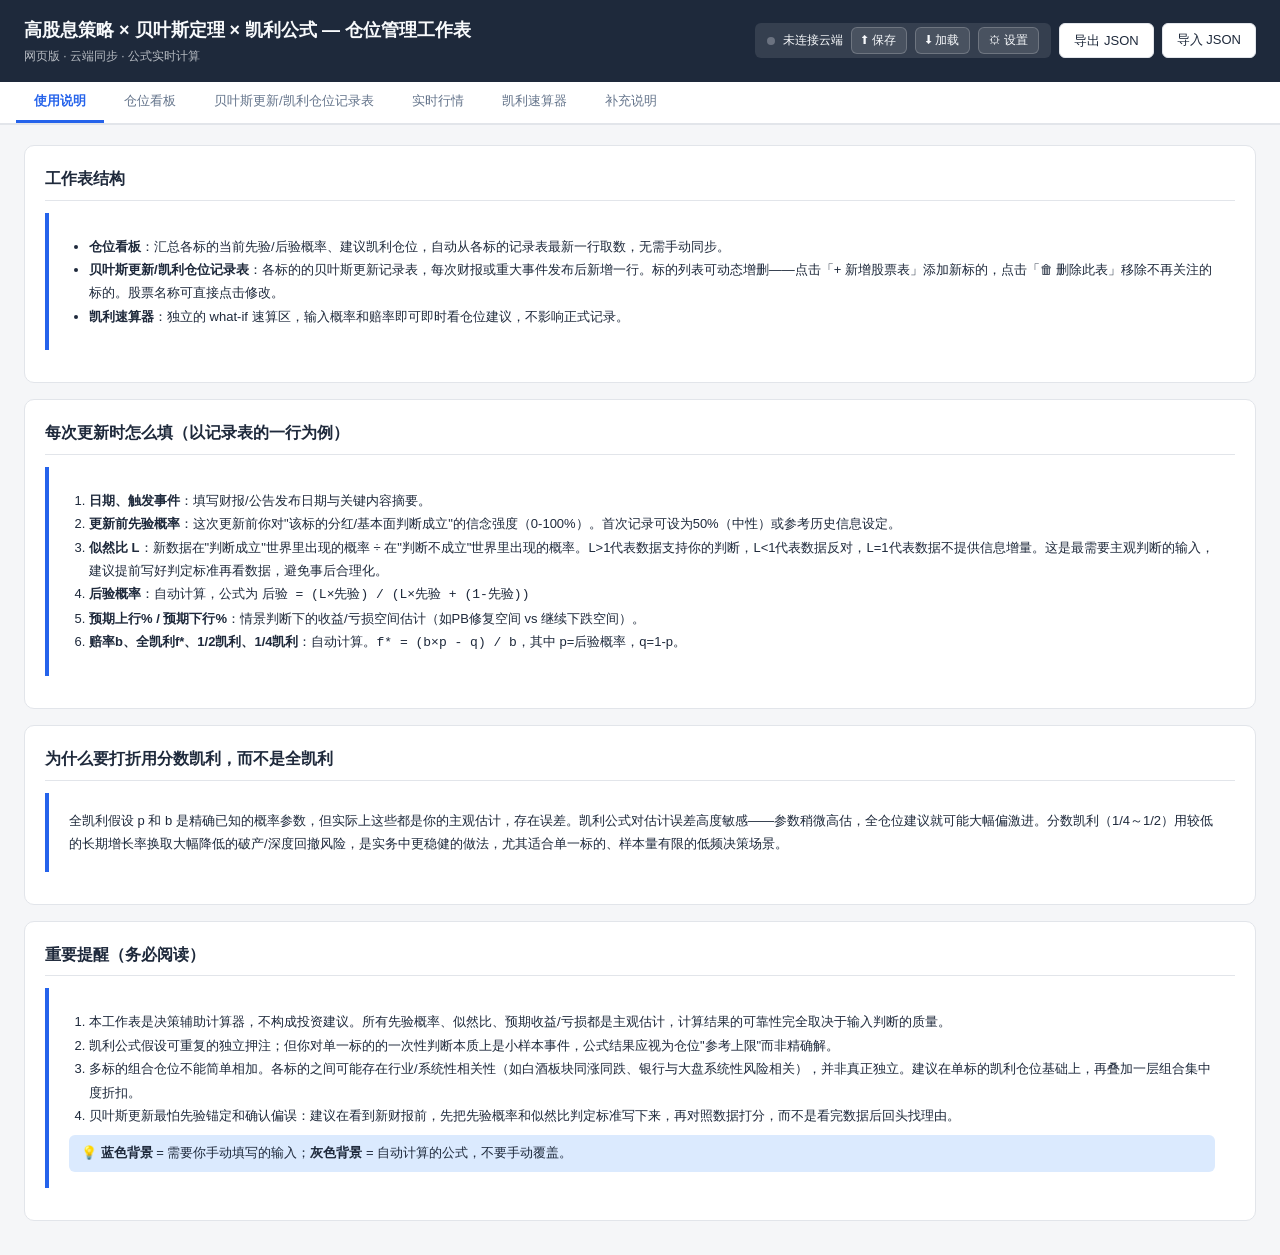
==== index.html @ 980f3df9 "feat: 贝叶斯模块支持动态增删股票 + 股票名称可编辑 - 股票列表从硬编码改为动态：DATA.stockOrder + DATA.stockNames - 顶部新增「+ 新增股票表」按钮，输入名" ====
<!DOCTYPE html>
<html lang="zh-CN">
<head>
<meta charset="UTF-8">
<meta name="viewport" content="width=device-width, initial-scale=1.0">
<title>仓位管理框架 — 贝叶斯 × 凯利</title>
<style>
  :root {
    --bg: #f5f6f8;
    --card: #ffffff;
    --border: #e2e5ea;
    --primary: #2563eb;
    --primary-light: #dbeafe;
    --text: #1e293b;
    --text-muted: #64748b;
    --input-bg: #eff6ff;
    --calc-bg: #f8fafc;
    --warn: #f59e0b;
    --danger: #ef4444;
    --success: #10b981;
    --header-bg: #1e293b;
    --header-text: #f8fafc;
  }
  * { box-sizing: border-box; margin: 0; padding: 0; }
  body {
    font-family: -apple-system, BlinkMacSystemFont, "Segoe UI", "PingFang SC", "Microsoft YaHei", sans-serif;
    background: var(--bg);
    color: var(--text);
    font-size: 14px;
    line-height: 1.6;
  }
  /* Top bar */
  .topbar {
    background: var(--header-bg);
    color: var(--header-text);
    padding: 16px 24px;
    display: flex;
    align-items: center;
    justify-content: space-between;
    flex-wrap: wrap;
    gap: 12px;
  }
  .topbar h1 { font-size: 18px; font-weight: 600; }
  .topbar .subtitle { font-size: 12px; opacity: 0.7; margin-top: 2px; }
  .topbar-actions { display: flex; gap: 8px; }
  .btn {
    padding: 6px 14px;
    border: 1px solid var(--border);
    border-radius: 6px;
    background: var(--card);
    color: var(--text);
    cursor: pointer;
    font-size: 13px;
    transition: all 0.15s;
  }
  .btn:hover { background: var(--primary-light); border-color: var(--primary); }
  .btn-primary { background: var(--primary); color: #fff; border-color: var(--primary); }
  .btn-primary:hover { background: #1d4ed8; }
  .btn-sm { padding: 4px 10px; font-size: 12px; }
  .btn-danger { color: var(--danger); border-color: #fecaca; }
  .btn-danger:hover { background: #fef2f2; }

  /* Tabs */
  .tabs {
    display: flex;
    gap: 2px;
    background: #fff;
    border-bottom: 2px solid var(--border);
    padding: 0 16px;
    overflow-x: auto;
    flex-wrap: nowrap;
  }
  .tab {
    padding: 10px 18px;
    cursor: pointer;
    border: none;
    background: none;
    font-size: 13px;
    color: var(--text-muted);
    border-bottom: 3px solid transparent;
    white-space: nowrap;
    transition: all 0.15s;
    font-family: inherit;
  }
  .tab:hover { color: var(--primary); }
  .tab.active {
    color: var(--primary);
    border-bottom-color: var(--primary);
    font-weight: 600;
  }

  /* Content */
  .content { padding: 20px 24px; max-width: 1400px; margin: 0 auto; }
  .panel { display: none; }
  .panel.active { display: block; }

  /* Cards */
  .card {
    background: var(--card);
    border: 1px solid var(--border);
    border-radius: 10px;
    padding: 20px;
    margin-bottom: 16px;
  }
  .card-title {
    font-size: 16px;
    font-weight: 600;
    margin-bottom: 12px;
    padding-bottom: 8px;
    border-bottom: 1px solid var(--border);
  }

  /* Instruction panel */
  .instr-panel { background: #fff; border-left: 4px solid var(--primary); padding: 16px 20px; margin-bottom: 12px; border-radius: 0 8px 8px 0; }
  .instr-panel h3 { font-size: 15px; margin-bottom: 8px; }
  .instr-panel p, .instr-panel li { font-size: 13px; color: var(--text); line-height: 1.8; }
  .instr-panel ul, .instr-panel ol { padding-left: 20px; margin: 6px 0; }
  .instr-panel .blue-note { background: var(--primary-light); padding: 8px 12px; border-radius: 6px; margin-top: 8px; font-size: 13px; }

  /* Table */
  .table-wrap { overflow-x: auto; }
  table.record {
    width: 100%;
    border-collapse: collapse;
    font-size: 13px;
  }
  table.record th {
    background: #f1f5f9;
    padding: 10px 8px;
    text-align: center;
    font-weight: 600;
    color: var(--text);
    border: 1px solid var(--border);
    white-space: pre-line;
    position: relative;
  }
  table.record th .auto-tag {
    display: block;
    font-size: 10px;
    font-weight: 400;
    color: var(--text-muted);
    margin-top: 2px;
  }
  table.record td {
    padding: 4px;
    border: 1px solid var(--border);
    text-align: center;
    vertical-align: middle;
  }
  table.record td input, table.record td textarea {
    width: 100%;
    border: none;
    background: var(--input-bg);
    padding: 6px 8px;
    font-size: 13px;
    border-radius: 4px;
    font-family: inherit;
    text-align: center;
  }
  table.record td input:focus, table.record td textarea:focus {
    outline: 2px solid var(--primary);
    background: #fff;
  }
  table.record td input.calc, table.record td .calc-cell {
    background: var(--calc-bg);
    color: var(--text);
    font-weight: 500;
    border: none;
    text-align: center;
    padding: 6px 8px;
    border-radius: 4px;
  }
  table.record td .calc-cell { display: block; min-height: 20px; }
  table.record td textarea {
    text-align: left;
    resize: vertical;
    min-height: 32px;
  }
  table.record td.row-num { background: #f8fafc; color: var(--text-muted); font-size: 12px; width: 36px; }
  table.record td.action-cell { width: 50px; }
  .row-empty td { opacity: 0.5; }

  /* Dashboard */
  .dashboard-table {
    width: 100%;
    border-collapse: collapse;
    font-size: 13px;
  }
  .dashboard-table th {
    background: var(--header-bg);
    color: #fff;
    padding: 10px 12px;
    text-align: center;
    font-weight: 500;
    border: 1px solid #334155;
  }
  .dashboard-table td {
    padding: 10px 12px;
    border: 1px solid var(--border);
    text-align: center;
    background: #fff;
  }
  .dashboard-table td.name { font-weight: 600; }
  .dashboard-table tr:nth-child(even) td { background: #f8fafc; }
  .dash-tip {
    margin-top: 12px;
    padding: 10px 14px;
    background: #fef3c7;
    border: 1px solid #fde68a;
    border-radius: 6px;
    font-size: 13px;
    color: #92400e;
  }

  /* Kelly calculator */
  .kelly-calc {
    display: grid;
    grid-template-columns: 200px 160px 1fr;
    gap: 10px 16px;
    align-items: center;
  }
  .kelly-calc label { font-size: 13px; font-weight: 500; }
  .kelly-calc input {
    padding: 8px 10px;
    border: 1px solid var(--border);
    border-radius: 6px;
    font-size: 14px;
    background: var(--input-bg);
    font-family: inherit;
  }
  .kelly-calc input:focus { outline: 2px solid var(--primary); background: #fff; }
  .kelly-calc .hint { font-size: 12px; color: var(--text-muted); }
  .kelly-calc .calc-row input {
    background: var(--calc-bg);
    font-weight: 600;
    color: var(--primary);
    border: 1px solid #bfdbfe;
  }

  /* Table actions */
  .table-actions {
    display: flex;
    justify-content: space-between;
    align-items: center;
    margin: 12px 0;
  }
  .table-actions .left { display: flex; gap: 8px; align-items: center; }
  .table-actions .info { font-size: 12px; color: var(--text-muted); }

  /* Notes block */
  .notes-block {
    background: #f8fafc;
    border: 1px solid var(--border);
    border-radius: 8px;
    padding: 14px 18px;
    margin-bottom: 16px;
    font-size: 13px;
    line-height: 1.8;
    color: var(--text);
    white-space: pre-line;
  }

  /* Role table */
  table.role-table {
    width: 100%;
    border-collapse: collapse;
    font-size: 13px;
    margin-top: 12px;
  }
  table.role-table th {
    background: #f1f5f9;
    padding: 10px;
    border: 1px solid var(--border);
    text-align: left;
  }
  table.role-table td {
    padding: 10px;
    border: 1px solid var(--border);
    vertical-align: top;
  }
  table.role-table th[contenteditable],
  table.role-table td[contenteditable] {
    cursor: text;
    transition: background 0.15s;
  }
  table.role-table th[contenteditable]:hover,
  table.role-table td[contenteditable]:hover {
    background: var(--primary-light);
  }
  table.role-table th[contenteditable]:focus,
  table.role-table td[contenteditable]:focus {
    outline: 2px solid var(--primary);
    background: #fff;
  }

  /* Quote table */
  .quote-toolbar {
    display: flex;
    align-items: center;
    gap: 10px;
    flex-wrap: wrap;
    margin-bottom: 14px;
  }
  .quote-toolbar input[type="text"] {
    padding: 6px 10px;
    border: 1px solid var(--border);
    border-radius: 6px;
    font-size: 13px;
    font-family: inherit;
    width: 180px;
  }
  .quote-table {
    width: 100%;
    border-collapse: collapse;
    font-size: 13px;
  }
  .quote-table th {
    background: var(--header-bg);
    color: var(--header-text);
    padding: 8px 10px;
    text-align: right;
    font-weight: 500;
    white-space: nowrap;
  }
  .quote-table th:first-child, .quote-table th:nth-child(3) { text-align: left; }
  .quote-table td {
    padding: 8px 10px;
    border-bottom: 1px solid var(--border);
    text-align: right;
    white-space: nowrap;
  }
  .quote-table td:first-child { text-align: left; font-family: monospace; color: var(--text-muted); }
  .quote-table td:nth-child(3) { text-align: left; font-weight: 600; }
  .quote-table tr:hover { background: var(--primary-light); }
  .pos { color: var(--danger); font-weight: 600; }
  .neg { color: var(--success); font-weight: 600; }
  .flat { color: var(--text-muted); }
  .quote-status {
    margin-top: 10px;
    font-size: 12px;
    color: var(--text-muted);
    display: flex;
    align-items: center;
    gap: 8px;
  }
  .quote-status .dot {
    display: inline-block;
    width: 8px;
    height: 8px;
    border-radius: 50%;
    background: var(--success);
  }
  .quote-status .dot.off { background: var(--text-muted); }
  .quote-status .dot.err { background: var(--danger); }
  .del-quote {
    background: none;
    border: none;
    color: var(--danger);
    cursor: pointer;
    font-size: 16px;
    padding: 0 4px;
  }
  .del-quote:hover { opacity: 0.7; }

  /* Fundamental data section */
  .fund-section {
    margin-top: 20px;
    border-top: 2px solid var(--border);
    padding-top: 16px;
  }
  .fund-header {
    display: flex;
    align-items: center;
    gap: 10px;
    margin-bottom: 12px;
    cursor: pointer;
    user-select: none;
  }
  .fund-header .card-title { cursor: pointer; }
  .fund-toggle {
    font-size: 12px;
    color: var(--primary);
    background: var(--primary-light);
    padding: 2px 8px;
    border-radius: 4px;
    white-space: nowrap;
  }
  .fund-toggle.collapsed::before { content: '▶ 展开'; }
  .fund-toggle.expanded::before { content: '▼ 收起'; }
  .fund-table {
    width: 100%;
    border-collapse: collapse;
    font-size: 12px;
  }
  .fund-table th {
    background: var(--calc-bg);
    color: var(--text);
    padding: 7px 8px;
    text-align: right;
    font-weight: 600;
    white-space: nowrap;
    border-bottom: 2px solid var(--border);
  }
  .fund-table th:first-child { text-align: left; }
  .fund-table th:nth-child(2) { text-align: left; }
  .fund-table td {
    padding: 7px 8px;
    border-bottom: 1px solid var(--border);
    text-align: right;
    white-space: nowrap;
  }
  .fund-table td:first-child { text-align: left; font-family: monospace; color: var(--text-muted); }
  .fund-table td:nth-child(2) { text-align: left; font-weight: 600; }
  .fund-table tr:hover { background: var(--primary-light); }
  .fund-group-header th {
    background: var(--header-bg);
    color: var(--header-text);
    font-weight: 500;
    font-size: 11px;
    text-transform: uppercase;
    letter-spacing: 0.5px;
  }
  .fund-status {
    margin-top: 8px;
    font-size: 12px;
    color: var(--text-muted);
    display: flex;
    align-items: center;
    gap: 8px;
  }
  .fund-status .dot {
    display: inline-block;
    width: 8px;
    height: 8px;
    border-radius: 50%;
    background: var(--success);
  }
  .fund-status .dot.off { background: var(--text-muted); }
  .fund-status .dot.err { background: var(--danger); }
  .fund-status .dot.loading { background: var(--warn); animation: pulse 1s infinite; }
  @keyframes pulse { 0%,100% { opacity: 1; } 50% { opacity: 0.4; } }

  /* Editable cells in fund-table */
  .fund-table td[contenteditable] {
    cursor: text;
    background: #fffcf0;
    min-width: 70px;
  }
  .fund-table td[contenteditable]:hover {
    background: #fef3c7;
  }
  .fund-table td[contenteditable]:focus {
    outline: 2px solid var(--primary);
    background: #fff;
  }
  .fund-table td.calc-cell {
    background: var(--calc-bg);
    font-weight: 600;
  }
  .fund-table td.edit-hint {
    color: var(--text-muted);
    font-style: italic;
    font-size: 11px;
  }

  /* Portfolio valuation */
  .portfolio-val {
    margin-top: 18px;
    padding: 14px 16px;
    background: var(--calc-bg);
    border-radius: 8px;
    border: 1px solid var(--border);
  }
  .portfolio-val-title {
    font-size: 14px;
    font-weight: 700;
    color: var(--text);
    margin-bottom: 4px;
  }
  .portfolio-val-hint {
    font-size: 11px;
    color: var(--text-muted);
    margin-bottom: 10px;
  }
  .portfolio-val-table {
    width: 100%;
    border-collapse: collapse;
    font-size: 15px;
  }
  .portfolio-val-table th {
    text-align: center;
    padding: 8px;
    font-weight: 600;
    color: var(--text-muted);
    font-size: 12px;
    border-bottom: 2px solid var(--border);
  }
  .portfolio-val-table td {
    text-align: center;
    padding: 12px 8px;
    font-size: 20px;
    font-weight: 700;
    color: var(--primary);
    font-family: 'Courier New', monospace;
  }

  /* Discipline system */
  .discipline-panel {
    margin-top: 16px;
    background: var(--card-bg);
    border-radius: 8px;
    border: 1px solid var(--border);
    box-shadow: 0 1px 3px rgba(0,0,0,0.06);
  }
  .discipline-body { padding: 14px 16px; }
  .discipline-tabs {
    display: flex;
    gap: 0;
    border-bottom: 2px solid var(--border);
    margin-bottom: 12px;
  }
  .discipline-tab {
    padding: 8px 14px;
    font-size: 12px;
    font-weight: 600;
    color: var(--text-muted);
    cursor: pointer;
    border: none;
    background: none;
    border-bottom: 2px solid transparent;
    margin-bottom: -2px;
    font-family: inherit;
  }
  .discipline-tab.active {
    color: var(--primary);
    border-bottom-color: var(--primary);
  }
  .discipline-section { display: none; }
  .discipline-section.active { display: block; }

  /* Decision log */
  .dec-log-table {
    width: 100%;
    border-collapse: collapse;
    font-size: 11px;
  }
  .dec-log-table th {
    background: var(--header-bg);
    color: var(--header-text);
    padding: 5px 4px;
    text-align: left;
    font-weight: 500;
    white-space: nowrap;
  }
  .dec-log-table td {
    padding: 4px;
    border-bottom: 1px solid var(--border);
    vertical-align: top;
  }
  .dec-log-table td[contenteditable] {
    cursor: text;
    background: #fffcf0;
    min-width: 40px;
  }
  .dec-log-table td[contenteditable]:focus {
    outline: 2px solid var(--primary);
    background: #fff;
  }
  .dec-log-table .del-row {
    color: var(--danger);
    cursor: pointer;
    background: none;
    border: none;
    font-size: 14px;
    padding: 0 2px;
  }

  /* Questionnaire */
  .quest-period {
    margin-bottom: 10px;
    font-size: 13px;
  }
  .quest-period input {
    padding: 4px 8px;
    border: 1px solid var(--border);
    border-radius: 4px;
    font-size: 13px;
    font-family: inherit;
    width: 120px;
  }
  .quest-table {
    width: 100%;
    border-collapse: collapse;
    font-size: 11px;
  }
  .quest-table th {
    background: var(--header-bg);
    color: var(--header-text);
    padding: 5px 4px;
    text-align: left;
    font-weight: 500;
  }
  .quest-table td {
    padding: 4px;
    border-bottom: 1px solid var(--border);
    vertical-align: top;
  }
  .quest-table .dim-cell { font-weight: 700; white-space: nowrap; }
  .quest-table .weight-cell { text-align: center; font-weight: 600; }
  .quest-table .score-input {
    width: 42px;
    text-align: center;
    border: 1px solid var(--border);
    border-radius: 3px;
    padding: 2px;
    font-size: 12px;
    font-family: inherit;
  }
  .quest-summary {
    margin-top: 10px;
    padding: 10px;
    background: var(--calc-bg);
    border-radius: 6px;
    font-size: 12px;
  }
  .quest-summary table {
    width: 100%;
    border-collapse: collapse;
  }
  .quest-summary td {
    padding: 3px 6px;
    border-bottom: 1px solid var(--border);
  }
  .quest-summary .total-row {
    font-weight: 700;
    font-size: 14px;
    color: var(--primary);
    border-top: 2px solid var(--border);
  }
  .quest-status {
    font-size: 16px;
    font-weight: 700;
    text-align: center;
    padding: 8px;
    border-radius: 6px;
    margin-top: 8px;
  }
  .quest-status.ok { background: #d4edda; color: #155724; }
  .quest-status.warn { background: #fff3cd; color: #856404; }

  /* History trend */
  .hist-table {
    width: 100%;
    border-collapse: collapse;
    font-size: 11px;
  }
  .hist-table th {
    background: var(--header-bg);
    color: var(--header-text);
    padding: 5px 4px;
    text-align: center;
    font-weight: 500;
    white-space: nowrap;
  }
  .hist-table td {
    padding: 4px;
    border-bottom: 1px solid var(--border);
    text-align: center;
  }
  .hist-table td[contenteditable] {
    cursor: text;
    background: #fffcf0;
  }
  .hist-table td[contenteditable]:focus {
    outline: 2px solid var(--primary);
    background: #fff;
  }
  .hist-table .del-row {
    color: var(--danger);
    cursor: pointer;
    background: none;
    border: none;
    font-size: 14px;
    padding: 0 2px;
  }
  .hist-current-row { background: var(--primary-light); font-weight: 600; }
  .hist-chart {
    margin-top: 10px;
    width: 100%;
    height: 120px;
  }

  /* Cloud sync */
  .cloud-bar {
    display: flex;
    align-items: center;
    gap: 8px;
    background: rgba(255,255,255,0.1);
    padding: 4px 12px;
    border-radius: 6px;
    font-size: 12px;
  }
  .cloud-dot {
    display: inline-block;
    width: 8px;
    height: 8px;
    border-radius: 50%;
    background: var(--text-muted);
    flex-shrink: 0;
  }
  .cloud-dot.synced { background: #10b981; }
  .cloud-dot.saving { background: #f59e0b; animation: pulse 1s infinite; }
  .cloud-dot.loading { background: #3b82f6; animation: pulse 1s infinite; }
  .cloud-dot.error { background: #ef4444; }
  .cloud-dot.offline { background: #6b7280; }
  .cloud-dot.ready { background: #10b981; }
  #cloud-status-text { white-space: nowrap; max-width: 300px; overflow: hidden; text-overflow: ellipsis; }
  .cloud-btn {
    padding: 4px 10px;
    border: 1px solid rgba(255,255,255,0.2);
    border-radius: 6px;
    background: rgba(255,255,255,0.1);
    color: var(--header-text);
    cursor: pointer;
    font-size: 12px;
    transition: all 0.15s;
    font-family: inherit;
  }
  .cloud-btn:hover { background: rgba(255,255,255,0.2); }

  /* Token modal */
  .token-modal {
    display: none;
    position: fixed;
    top: 0; left: 0; right: 0; bottom: 0;
    background: rgba(0,0,0,0.5);
    z-index: 9999;
    align-items: center;
    justify-content: center;
  }
  .token-modal.show { display: flex; }
  .token-modal-box {
    background: #fff;
    border-radius: 12px;
    padding: 28px 32px;
    max-width: 560px;
    width: 90%;
    box-shadow: 0 20px 60px rgba(0,0,0,0.3);
  }
  .token-modal-box h3 {
    font-size: 18px;
    margin-bottom: 8px;
    color: var(--text);
  }
  .token-modal-box p {
    font-size: 13px;
    color: var(--text-muted);
    line-height: 1.7;
    margin-bottom: 16px;
  }
  .token-modal-box p a {
    color: var(--primary);
    text-decoration: none;
  }
  .token-modal-box p a:hover { text-decoration: underline; }
  .token-modal-box input {
    width: 100%;
    padding: 10px 14px;
    border: 1px solid var(--border);
    border-radius: 8px;
    font-size: 14px;
    font-family: monospace;
    margin-bottom: 16px;
    background: var(--input-bg);
  }
  .token-modal-box input:focus {
    outline: 2px solid var(--primary);
    background: #fff;
  }
  .token-modal-actions {
    display: flex;
    gap: 10px;
    justify-content: flex-end;
    margin-top: 8px;
  }
  .token-modal-actions .btn-danger {
    margin-right: auto;
  }
  .token-modal-detail {
    background: var(--calc-bg);
    border-radius: 8px;
    padding: 12px 16px;
    margin-bottom: 16px;
    font-size: 12px;
    line-height: 1.8;
    color: var(--text-muted);
  }
  .token-modal-detail ol { padding-left: 18px; }
  .token-modal-detail code {
    background: var(--primary-light);
    padding: 1px 5px;
    border-radius: 3px;
    font-size: 11px;
    color: var(--primary);
  }

  /* Responsive */
  @media (max-width: 768px) {
    .content { padding: 12px; }
    .topbar { padding: 12px; }
    .topbar h1 { font-size: 15px; }
    .kelly-calc { grid-template-columns: 1fr; }
  }
</style>
</head>
<body>

<div class="topbar">
  <div>
    <h1>高股息策略 × 贝叶斯定理 × 凯利公式 — 仓位管理工作表</h1>
    <div class="subtitle">网页版 · 云端同步 · 公式实时计算</div>
  </div>
  <div class="topbar-actions">
    <div class="cloud-bar">
      <span class="cloud-dot offline" id="cloud-dot"></span>
      <span id="cloud-status-text">未连接云端</span>
      <button class="cloud-btn" onclick="manualCloudSave()" title="手动保存到云端">⬆ 保存</button>
      <button class="cloud-btn" onclick="cloudLoadAndRender()" title="从云端加载最新数据">⬇ 加载</button>
      <button class="cloud-btn" onclick="showTokenModal()" title="云端同步设置">⚙ 设置</button>
    </div>
    <button class="btn" onclick="exportData()">导出 JSON</button>
    <label class="btn" style="margin:0;">
      导入 JSON
      <input type="file" accept=".json" style="display:none;" onchange="importData(event)">
    </label>
  </div>
</div>

<div class="tabs" id="tabs">
  <button class="tab active" data-tab="instr">使用说明</button>
  <button class="tab" data-tab="dashboard">仓位看板</button>
  <button class="tab" data-tab="bayesian">贝叶斯更新/凯利仓位记录表</button>
  <button class="tab" data-tab="quotes">实时行情</button>
  <button class="tab" data-tab="kelly">凯利速算器</button>
  <button class="tab" data-tab="notes">补充说明</button>
</div>

<div class="content">

  <!-- 使用说明 -->
  <div class="panel active" id="panel-instr">
    <div class="card">
      <div class="card-title">工作表结构</div>
      <div class="instr-panel">
        <ul>
          <li><b>仓位看板</b>：汇总各标的当前先验/后验概率、建议凯利仓位，自动从各标的记录表最新一行取数，无需手动同步。</li>
          <li><b>贝叶斯更新/凯利仓位记录表</b>：各标的的贝叶斯更新记录表，每次财报或重大事件发布后新增一行。标的列表可动态增删——点击「+ 新增股票表」添加新标的，点击「🗑 删除此表」移除不再关注的标的。股票名称可直接点击修改。</li>
          <li><b>凯利速算器</b>：独立的 what-if 速算区，输入概率和赔率即可即时看仓位建议，不影响正式记录。</li>
        </ul>
      </div>
    </div>
    <div class="card">
      <div class="card-title">每次更新时怎么填（以记录表的一行为例）</div>
      <div class="instr-panel">
        <ol>
          <li><b>日期、触发事件</b>：填写财报/公告发布日期与关键内容摘要。</li>
          <li><b>更新前先验概率</b>：这次更新前你对"该标的分红/基本面判断成立"的信念强度（0-100%）。首次记录可设为50%（中性）或参考历史信息设定。</li>
          <li><b>似然比 L</b>：新数据在"判断成立"世界里出现的概率 ÷ 在"判断不成立"世界里出现的概率。L&gt;1代表数据支持你的判断，L&lt;1代表数据反对，L=1代表数据不提供信息增量。这是最需要主观判断的输入，建议提前写好判定标准再看数据，避免事后合理化。</li>
          <li><b>后验概率</b>：自动计算，公式为 <code>后验 = (L×先验) / (L×先验 + (1-先验))</code></li>
          <li><b>预期上行% / 预期下行%</b>：情景判断下的收益/亏损空间估计（如PB修复空间 vs 继续下跌空间）。</li>
          <li><b>赔率b、全凯利f*、1/2凯利、1/4凯利</b>：自动计算。<code>f* = (b×p - q) / b</code>，其中 p=后验概率，q=1-p。</li>
        </ol>
      </div>
    </div>
    <div class="card">
      <div class="card-title">为什么要打折用分数凯利，而不是全凯利</div>
      <div class="instr-panel">
        <p>全凯利假设 p 和 b 是精确已知的概率参数，但实际上这些都是你的主观估计，存在误差。凯利公式对估计误差高度敏感——参数稍微高估，全仓位建议就可能大幅偏激进。分数凯利（1/4～1/2）用较低的长期增长率换取大幅降低的破产/深度回撤风险，是实务中更稳健的做法，尤其适合单一标的、样本量有限的低频决策场景。</p>
      </div>
    </div>
    <div class="card">
      <div class="card-title">重要提醒（务必阅读）</div>
      <div class="instr-panel">
        <ol>
          <li>本工作表是决策辅助计算器，不构成投资建议。所有先验概率、似然比、预期收益/亏损都是主观估计，计算结果的可靠性完全取决于输入判断的质量。</li>
          <li>凯利公式假设可重复的独立押注；但你对单一标的的一次性判断本质上是小样本事件，公式结果应视为仓位"参考上限"而非精确解。</li>
          <li>多标的组合仓位不能简单相加。各标的之间可能存在行业/系统性相关性（如白酒板块同涨同跌、银行与大盘系统性风险相关），并非真正独立。建议在单标的凯利仓位基础上，再叠加一层组合集中度折扣。</li>
          <li>贝叶斯更新最怕先验锚定和确认偏误：建议在看到新财报前，先把先验概率和似然比判定标准写下来，再对照数据打分，而不是看完数据后回头找理由。</li>
        </ol>
        <div class="blue-note">💡 <b>蓝色背景</b> = 需要你手动填写的输入；<b>灰色背景</b> = 自动计算的公式，不要手动覆盖。</div>
      </div>
    </div>
  </div>

  <!-- 仓位看板 -->
  <div class="panel" id="panel-dashboard">
    <div class="card">
      <div class="card-title">仓位看板 — 自动汇总各标的最新一次贝叶斯更新与凯利仓位建议</div>
      <div class="table-wrap">
        <table class="dashboard-table" id="dash-table">
          <thead>
            <tr>
              <th>标的</th>
              <th>最新更新日期</th>
              <th>最新触发事件</th>
              <th>最新后验概率</th>
              <th>赔率 b</th>
              <th>1/2凯利建议仓位</th>
              <th>1/4凯利建议仓位</th>
              <th>下一验证节点（手动填写）</th>
            </tr>
          </thead>
          <tbody id="dash-tbody"></tbody>
        </table>
      </div>
      <div class="dash-tip">⚠️ 组合层面请勿将各标的建议仓位直接相加——标的之间存在行业/系统性相关性，务必叠加集中度折扣后再决定实际总仓位。</div>
    </div>
  </div>

  <!-- 贝叶斯更新/凯利仓位记录表（合并） -->
  <div class="panel" id="panel-bayesian">
    <div class="card">
      <div class="card-title" style="display:flex;align-items:center;justify-content:space-between;">
        <span>贝叶斯更新 / 凯利仓位记录表</span>
        <div style="display:flex;gap:8px;align-items:center;">
          <input type="text" id="new-stock-name" placeholder="股票名称（如 贵州茅台）" style="padding:6px 12px;border:1px solid var(--border);border-radius:6px;font-size:13px;width:200px;font-family:inherit;">
          <button class="btn btn-primary btn-sm" onclick="addStock()">+ 新增股票表</button>
        </div>
      </div>
    </div>
    <div id="bayesian-stocks-container"></div>
  </div>

  <!-- 实时行情 + 投资纪律 -->
  <div class="panel" id="panel-quotes">
    <div class="card">
      <div class="card-title">实时行情 — A股数据（腾讯财经接口）</div>
      <div class="quote-toolbar">
        <input type="text" id="quote-add-input" placeholder="输入6位股票代码如 000001" onkeydown="if(event.key==='Enter')addQuoteCode()">
        <button class="btn btn-primary btn-sm" onclick="addQuoteCode()">添加</button>
        <button class="btn btn-sm" onclick="fetchQuotes()">手动刷新</button>
        <button class="btn btn-sm" id="auto-refresh-btn" onclick="toggleAutoRefresh()">自动刷新：开</button>
        <span class="info">行情非交易时间为上一交易日收盘数据</span>
      </div>
      <div class="table-wrap">
        <table class="quote-table" id="quote-table">
          <thead>
            <tr>
              <th>代码</th>
              <th>市场</th>
              <th>名称</th>
              <th>最新价</th>
              <th>涨跌幅</th>
              <th>涨跌额</th>
              <th>开盘</th>
              <th>最高</th>
              <th>最低</th>
              <th>成交量(手)</th>
              <th>成交额(万)</th>
              <th>昨收</th>
              <th></th>
            </tr>
          </thead>
          <tbody id="quote-tbody">
            <tr><td colspan="13" style="text-align:center;color:var(--text-muted);padding:20px;">点击「手动刷新」获取数据</td></tr>
          </tbody>
        </table>
      </div>
      <div class="quote-status">
        <span class="dot" id="quote-dot"></span>
        <span id="quote-status-text">等待刷新</span>
      </div>

      <!-- 基本面数据 -->
      <div class="fund-section">
        <div class="fund-header" onclick="toggleFundamental()">
          <span class="card-title">基本面数据 — 市值 · 估值 · 财务 · 分红 · 仓位</span>
          <span class="fund-toggle collapsed" id="fund-toggle"></span>
          <button class="btn btn-sm" onclick="event.stopPropagation();fetchFundamentals()">刷新基本面</button>
          <button class="btn btn-sm" onclick="event.stopPropagation();exportFundEdits()">导出填写数据</button>
          <label class="btn btn-sm" style="margin:0;cursor:pointer;" onclick="event.stopPropagation();">
            导入填写数据
            <input type="file" accept=".json" style="display:none;" onchange="importFundEdits(event)">
          </label>
          <span class="info">黄底单元格可编辑，自动保存 · 可导出/导入备份</span>
        </div>
        <div id="fund-content" style="display:none;">
          <div class="table-wrap">
            <table class="fund-table" id="fund-table">
              <thead id="fund-thead"></thead>
              <tbody id="fund-tbody">
                <tr><td colspan="21" style="text-align:center;color:var(--text-muted);padding:20px;">点击「刷新基本面」获取数据</td></tr>
              </tbody>
            </table>
          </div>
          <div class="fund-status">
            <span class="dot off" id="fund-dot"></span>
            <span id="fund-status-text">等待刷新</span>
          </div>

          <!-- 组合估值 -->
          <div class="portfolio-val" id="portfolio-val-section" style="display:none;">
            <div class="portfolio-val-title">组合估值（按持仓权重加权）</div>
            <div class="portfolio-val-hint" id="portfolio-val-hint"></div>
            <table class="portfolio-val-table">
              <thead>
                <tr>
                  <th>PE(TTM)</th>
                  <th>PB</th>
                  <th>PCF(TTM)</th>
                  <th>自由现金流率</th>
                  <th>股息率</th>
                </tr>
              </thead>
              <tbody>
                <tr id="portfolio-val-row">
                  <td id="pv-pe">—</td>
                  <td id="pv-pb">—</td>
                  <td id="pv-pcf">—</td>
                  <td id="pv-fcf">—</td>
                  <td id="pv-div">—</td>
                </tr>
              </tbody>
            </table>
          </div>
        </div>
      </div>
    </div>

    <!-- 投资纪律与心理自评系统 -->
    <div class="discipline-panel">
      <div class="discipline-body">
        <div class="card-title" style="margin-bottom:10px;">投资纪律与心理自评</div>
        <div class="discipline-tabs">
          <button class="discipline-tab active" onclick="switchDisciplineTab(this,'dec-log')">决策日志</button>
          <button class="discipline-tab" onclick="switchDisciplineTab(this,'questionnaire')">本期自评</button>
          <button class="discipline-tab" onclick="switchDisciplineTab(this,'history')">历史趋势</button>
        </div>

        <!-- 决策日志 -->
        <div class="discipline-section active" id="disc-dec-log">
          <div style="margin-bottom:8px;">
            <button class="btn btn-sm btn-primary" onclick="addDecLogRow()">+ 新增决策记录</button>
          </div>
          <div style="overflow-x:auto;">
            <table class="dec-log-table" id="dec-log-table">
              <thead>
                <tr>
                  <th>日期</th>
                  <th>标的</th>
                  <th>决策内容</th>
                  <th>决策依据</th>
                  <th>情绪<br>(1-5)</th>
                  <th>预期结果</th>
                  <th>实际结果</th>
                  <th>复盘备注</th>
                  <th></th>
                </tr>
              </thead>
              <tbody id="dec-log-tbody"></tbody>
            </table>
          </div>
        </div>

        <!-- 本期自评问卷 -->
        <div class="discipline-section" id="disc-questionnaire">
          <div class="quest-period">
            评估期间: <input type="text" id="quest-period-input" placeholder="如 2026Q3" oninput="saveQuestData()">
          </div>
          <div style="overflow-x:auto;">
            <table class="quest-table" id="quest-table">
              <thead>
                <tr>
                  <th>维度</th>
                  <th>权重</th>
                  <th>#</th>
                  <th>问题</th>
                  <th>得分(1-5)</th>
                </tr>
              </thead>
              <tbody id="quest-tbody"></tbody>
            </table>
          </div>
          <div class="quest-summary" id="quest-summary"></div>
        </div>

        <!-- 历史趋势 -->
        <div class="discipline-section" id="disc-history">
          <div style="margin-bottom:8px;">
            <button class="btn btn-sm btn-primary" onclick="addHistRow()">+ 存档本期</button>
            <span class="info" style="font-size:11px;">将当期问卷结果存档为新行，积累历史序列</span>
          </div>
          <div style="overflow-x:auto;">
            <table class="hist-table" id="hist-table">
              <thead>
                <tr>
                  <th>期间</th>
                  <th>纪律执行</th>
                  <th>情绪状态</th>
                  <th>认知偏误</th>
                  <th>知行一致性</th>
                  <th>加权总分</th>
                  <th>状态</th>
                  <th></th>
                </tr>
              </thead>
              <tbody id="hist-tbody"></tbody>
            </table>
          </div>
          <svg class="hist-chart" id="hist-chart"></svg>
        </div>
      </div>
    </div>
  </div>

  <!-- 凯利速算器 -->
  <div class="panel" id="panel-kelly">
    <div class="card">
      <div class="card-title">凯利速算器 — 快速 what-if 测算，不写入正式记录</div>
      <div class="kelly-calc">
        <label>后验概率 p</label>
        <input type="number" step="0.01" min="0" max="1" id="k-p" value="0.6" oninput="calcKelly()">
        <span class="hint">你对判断成立的信念强度（可直接从看板复制）</span>

        <label>预期上行空间%</label>
        <input type="number" step="0.01" id="k-up" value="0.30" oninput="calcKelly()">
        <span class="hint">情景判断下的收益空间</span>

        <label>预期下行风险%</label>
        <input type="number" step="0.01" id="k-down" value="0.15" oninput="calcKelly()">
        <span class="hint">情景判断下的亏损空间</span>

        <div style="height:8px;"></div>

        <label>赔率 b <span style="font-size:11px;color:var(--warn);font-weight:400;">（可手动修改）</span></label>
        <input type="number" step="0.01" id="k-b" oninput="calcKellyFromB()" style="padding:8px 10px;border:1px solid var(--border);border-radius:6px;font-size:14px;background:#fef3c7;font-family:inherit;font-weight:600;color:var(--primary);">
        <span class="hint">默认 = 上行 / 下行，可手动覆盖</span>

        <label>全凯利 f*</label>
        <input type="text" id="k-f" class="calc-row" readonly>
        <span class="hint">f* = (b×p - (1-p)) / b</span>

        <label>1/2 凯利建议仓位</label>
        <input type="text" id="k-half" class="calc-row" readonly>
        <span class="hint">max(f*×0.5, 0)</span>

        <label>1/3 凯利建议仓位</label>
        <input type="text" id="k-third" class="calc-row" readonly>
        <span class="hint">max(f*×(1/3), 0)</span>

        <label>1/4 凯利建议仓位</label>
        <input type="text" id="k-quarter" class="calc-row" readonly>
        <span class="hint">max(f*×0.25, 0)</span>
      </div>
    </div>
  </div>

  <!-- 补充说明 -->
  <div class="panel" id="panel-notes">
    <div class="card">
      <div class="card-title">补充说明 — 三大核心组件角色定位</div>
      <p style="margin-bottom:12px;">在量化投资中，这三个工具分别扮演了资产库、指挥官和兵力分配器的角色：</p>
      <div class="table-actions">
        <div class="left">
          <span class="info">所有单元格均可直接点击编辑</span>
        </div>
      </div>
      <div class="table-wrap">
        <table class="role-table" id="notes-role-table">
          <thead>
            <tr>
              <th contenteditable="true" data-notes="h0">核心组件</th>
              <th contenteditable="true" data-notes="h1">扮演角色</th>
              <th contenteditable="true" data-notes="h2">核心解决问题</th>
              <th contenteditable="true" data-notes="h3">具体因子</th>
            </tr>
          </thead>
          <tbody>
            <tr>
              <td contenteditable="true" data-notes="r0c0"><b>高股息策略</b></td>
              <td contenteditable="true" data-notes="r0c1">底层资产库 (Alpha源)</td>
              <td contenteditable="true" data-notes="r0c2">解决"买什么"的问题。过滤掉高估值、高投机资产，锁定具有稳定现金流和高安全边际的标的。</td>
              <td contenteditable="true" data-notes="r0c3">静态股息率，动态股息率；股利支付率，现金率健康度（经营现金流净额/净利润、自由现金流率等），盈利成长性，高分红动机（大股东持股集中度、历史分红惯例）</td>
            </tr>
            <tr>
              <td contenteditable="true" data-notes="r1c0"><b>贝叶斯定理</b></td>
              <td contenteditable="true" data-notes="r1c1">动态概率引擎</td>
              <td contenteditable="true" data-notes="r1c2">解决"胜率多大"的问题。随着季报、宏观数据的披露，动态更新标的"维持高股息"或"股价上涨"的后验概率。</td>
              <td contenteditable="true" data-notes="r1c3">—</td>
            </tr>
            <tr>
              <td contenteditable="true" data-notes="r2c0"><b>凯利公式</b></td>
              <td contenteditable="true" data-notes="r2c1">资金分配器 (Risk Control)</td>
              <td contenteditable="true" data-notes="r2c2">解决"买多少"的问题。基于贝叶斯输出的胜率和历史波动的赔率，计算出长期对数收益率最大化的最优仓位。</td>
              <td contenteditable="true" data-notes="r2c3">—</td>
            </tr>
          </tbody>
        </table>
      </div>
    </div>
  </div>

</div>

<!-- Token Modal -->
<div class="token-modal" id="token-modal">
  <div class="token-modal-box">
    <h3>☁️ 云端同步设置</h3>
    <p>输入 GitHub Personal Access Token (PAT) 以启用跨设备数据同步。Token 仅存储在当前浏览器本地，不会上传到任何服务器。</p>
    <div class="token-modal-detail">
      <b>获取 Token 步骤：</b>
      <ol>
        <li>打开 <a href="https://github.com/settings/tokens?type=beta" target="_blank">GitHub Settings → Personal access tokens → Fine-grained</a></li>
        <li>点击 <b>Generate new token</b></li>
        <li>Token name 随意填（如 <code>portfolio-sync</code>），Expiration 选 <code>No expiration</code> 或一年</li>
        <li><b>Repository access</b> → 选 <code>Only select repositories</code> → 选 <code>High-Dividend-Strategy</code></li>
        <li><b>Permissions</b> → Repository permissions → <code>Contents</code> → 选 <b>Read and write</b></li>
        <li>点击 <b>Generate token</b>，复制生成的 token 粘贴到下方</li>
      </ol>
    </div>
    <input type="password" id="token-input" placeholder="github_pat_xxxx..." autocomplete="off">
    <div class="token-modal-actions">
      <button class="btn btn-danger" onclick="clearTokenFromModal()">清除 Token</button>
      <button class="btn" onclick="hideTokenModal()">取消</button>
      <button class="btn btn-primary" onclick="saveTokenFromModal()">保存并连接</button>
    </div>
  </div>
</div>

<script>
// ============ Data Model ============
// Stock list is dynamic — stored in DATA.stockOrder + DATA.stockNames
// These are just defaults for first-time users
const DEFAULT_STOCK_ORDER = ['zhoudasheng','luzhoulaojiao','wuliangye','pinganyinhang'];
const DEFAULT_STOCK_NAMES = {
  zhoudasheng: '周大生',
  luzhoulaojiao: '泸州老窖',
  wuliangye: '五粮液',
  pinganyinhang: '平安银行'
};

// Get current stock keys/names from DATA (dynamic)
function getStockKeys() {
  return DATA.stockOrder || DEFAULT_STOCK_ORDER.slice();
}
function getStockName(key) {
  return (DATA.stockNames && DATA.stockNames[key]) || key;
}

// Default data from xlsx
const DEFAULT_DATA = {
  stockOrder: ['zhoudasheng','luzhoulaojiao','wuliangye','pinganyinhang'],
  stockNames: {
    zhoudasheng: '周大生',
    luzhoulaojiao: '泸州老窖',
    wuliangye: '五粮液',
    pinganyinhang: '平安银行'
  },
  zhoudasheng: {
    nextCheck: '下一次现金流/中报数据',
    rows: [
      { date:'2026-04-29', event:'2025年报+2026Q1：净利润11.03亿(+9.2%)但经营现金流转负(-1.77亿)，派息率88.5%已超母公司净利润', prior:0.5, lr:0.6, up:0.15, down:0.25, note:'现金流与利润背离是核心风险点；派息率远超可持续水平，等待下一期现金流数据验证是否改善' }
    ]
  },
  luzhoulaojiao: {
    nextCheck: '下一次财报（关注渠道去库存进度）',
    rows: [
      { date:'2026-06-01', event:'白酒行业出清周期分析（对标煤炭2016年供给侧出清），示例基线行，无强制出清机制，底部可能拉长', prior:0.45, lr:1.0, up:0.30, down:0.20, note:'此行为基线示例，L=1.0表示尚无新增证据；建议下次财报后作为第一条正式记录并重新设定似然比' }
    ]
  },
  wuliangye: {
    nextCheck: '下一次财报',
    rows: [
      { date:'', event:'（尚无记录，请在下次财报/公告发布后填写第一行）', prior:'', lr:'', up:'', down:'', note:'' }
    ]
  },
  pinganyinhang: {
    nextCheck: '2026-08-14 中报',
    rows: [
      { date:'2026-04-15', event:'2026Q1单季度：营收+4.7%，净利润+3.0%，多年零售信贷质量恶化后首次转正（日期为季报披露期近似值，请核对交易所公告日）', prior:0.4, lr:1.5, up:0.40, down:0.15, note:'8月14日中报为关键验证节点：若中报延续或加速改善，似然比应显著上调；若增速回落或不良率反弹，似然比应下调至1以下' }
    ]
  },
  kelly: { p:0.6, up:0.30, down:0.15, b:2 }
};

// ============ Storage ============
const STORAGE_KEY = 'portfolio_framework_v1';
function loadData() {
  try {
    const raw = localStorage.getItem(STORAGE_KEY);
    if (raw) {
      const parsed = JSON.parse(raw);
      // Migration: ensure stockOrder and stockNames exist
      if (!parsed.stockOrder) {
        // Infer from existing keys (any key that has .rows)
        parsed.stockOrder = Object.keys(parsed).filter(k => parsed[k] && parsed[k].rows);
        if (parsed.stockOrder.length === 0) parsed.stockOrder = DEFAULT_STOCK_ORDER.slice();
      }
      if (!parsed.stockNames) {
        parsed.stockNames = {};
        parsed.stockOrder.forEach(k => {
          parsed.stockNames[k] = DEFAULT_STOCK_NAMES[k] || k;
        });
      }
      return parsed;
    }
  } catch(e) {}
  return JSON.parse(JSON.stringify(DEFAULT_DATA));
}
function saveData() {
  localStorage.setItem(STORAGE_KEY, JSON.stringify(DATA));
  scheduleCloudSync();
}
let DATA = loadData();

// ============ Helpers ============
function fmtPct(v) {
  if (v === '' || v === null || v === undefined || isNaN(v)) return '';
  const n = parseFloat(v);
  if (isNaN(n)) return '';
  return (n * 100).toFixed(1) + '%';
}
function fmtNum(v, digits=4) {
  if (v === '' || v === null || v === undefined || isNaN(v)) return '';
  return parseFloat(v).toFixed(digits);
}
// Parse number from input — accepts "0.3", "30%", "2/3"
function parseNum(v) {
  if (v === '' || v === null || v === undefined) return NaN;
  let s = String(v).trim();
  if (s === '') return NaN;
  let pct = false;
  if (s.endsWith('%')) { pct = true; s = s.slice(0, -1).trim(); }
  if (s.includes('/')) {
    const parts = s.split('/');
    if (parts.length === 2) {
      const num = parseFloat(parts[0]);
      const den = parseFloat(parts[1]);
      if (!isNaN(num) && !isNaN(den) && den !== 0) return num / den;
    }
  }
  let n = parseFloat(s);
  if (isNaN(n)) return NaN;
  if (pct) return n / 100;
  return n;
}
// Parse probability — accepts "0.667", "66.7%", "66.7" (auto-convert >1 to fraction)
function parseProb(v) {
  const n = parseNum(v);
  if (isNaN(n)) return NaN;
  if (n > 1 && n <= 100) return n / 100;
  return n;
}
// Bayesian posterior: E = (L*C)/(L*C + (1-C))
function bayesPosterior(prior, lr) {
  const c = parseProb(prior), d = parseNum(lr);
  if (isNaN(c) || isNaN(d) || c < 0 || c > 1) return '';
  const denom = d * c + (1 - c);
  if (denom === 0) return '';
  return (d * c) / denom;
}
// Odds: b = up/down
function calcOdds(up, down) {
  const f = parseNum(up), g = parseNum(down);
  if (isNaN(f) || isNaN(g) || g === 0) return '';
  return f / g;
}
// Full Kelly: f* = (b*p - (1-p)) / b
function fullKelly(b, p) {
  const bv = parseFloat(b), pv = parseFloat(p);
  if (isNaN(bv) || isNaN(pv) || bv === 0) return '';
  return (bv * pv - (1 - pv)) / bv;
}
function halfKelly(f) { const v=parseFloat(f); return isNaN(v)?'':Math.max(v*0.5,0); }
function quarterKelly(f){ const v=parseFloat(f); return isNaN(v)?'':Math.max(v*0.25,0); }
function thirdKelly(f){ const v=parseFloat(f); return isNaN(v)?'':Math.max(v*(1/3),0); }

// ============ Tab Switching ============
document.querySelectorAll('.tab').forEach(btn => {
  btn.addEventListener('click', () => {
    document.querySelectorAll('.tab').forEach(b => b.classList.remove('active'));
    document.querySelectorAll('.panel').forEach(p => p.classList.remove('active'));
    btn.classList.add('active');
    document.getElementById('panel-' + btn.dataset.tab).classList.add('active');
    if (btn.dataset.tab === 'dashboard') renderDashboard();
  });
});

// ============ Stock Record Tables ============
const STOCK_HEADERS = [
  { key:'date', label:'日期', input:true, width:110 },
  { key:'event', label:'触发事件/数据来源', input:true, width:280, textarea:true },
  { key:'prior', label:'更新前先验概率\nP(判断成立)', input:true, width:100 },
  { key:'lr', label:'似然比 L', input:true, width:80 },
  { key:'posterior', label:'后验概率\n(自动计算)', input:false, width:100 },
  { key:'up', label:'预期上行空间%', input:true, width:90 },
  { key:'down', label:'预期下行风险%', input:true, width:90 },
  { key:'odds', label:'赔率 b\n(自动计算)', input:false, width:80 },
  { key:'fullKelly', label:'全凯利 f*\n(自动计算)', input:false, width:90 },
  { key:'halfKelly', label:'1/2凯利建议仓位\n(自动计算)', input:false, width:100 },
  { key:'quarterKelly', label:'1/4凯利建议仓位\n(自动计算)', input:false, width:100 },
  { key:'note', label:'备注', input:true, width:200, textarea:true }
];

function renderStockTable(key) {
  const stockData = DATA[key];
  if (!stockData) return;
  const container = document.getElementById('bayesian-stocks-container');
  if (!container) return;
  const name = getStockName(key);

  // Check if this stock's card already exists
  let card = document.getElementById('bayesian-card-' + key);

  let html = `<div class="card" id="bayesian-card-${key}">
    <div class="card-title" style="display:flex;align-items:center;justify-content:space-between;gap:12px;">
      <div style="display:flex;align-items:center;gap:8px;flex:1;">
        <input type="text" value="${name}" style="font-size:16px;font-weight:600;border:1px solid var(--border);border-radius:6px;padding:4px 10px;width:200px;font-family:inherit;" onchange="renameStock('${key}', this.value)" title="点击修改股票名称">
        <span style="color:var(--text-muted);font-size:13px;font-weight:400;">— 贝叶斯更新 / 凯利仓位记录表</span>
      </div>
      <button class="btn btn-danger btn-sm" onclick="deleteStock('${key}')" title="删除整只股票的记录表">🗑 删除此表</button>
    </div>
    <div class="table-actions">
      <div class="left">
        <button class="btn btn-primary btn-sm" onclick="addRow('${key}')">+ 新增一行</button>
        <span class="info">蓝色 = 手动填写 · 灰色 = 自动计算 · 先验概率支持 0.6 / 60% / 60 格式</span>
      </div>
    </div>
    <div class="table-wrap">
      <table class="record">
        <thead><tr>
          <th style="width:36px;">#</th>`;
  STOCK_HEADERS.forEach(h => {
    html += `<th style="min-width:${h.width}px;">${h.label}${h.input?'':'<span class="auto-tag">自动</span>'}</th>`;
  });
  html += `<th style="width:50px;">操作</th>`;
  html += `</tr></thead><tbody id="tbody-${key}">`;

  stockData.rows.forEach((row, i) => {
    html += renderStockRow(key, row, i);
  });

  html += `</tbody></table>
    </div>
    <div class="table-actions">
      <div class="left">
        <button class="btn btn-primary btn-sm" onclick="addRow('${key}')">+ 新增一行</button>
      </div>
    </div>
    <div style="margin-top:12px;">
      <label style="font-size:13px;font-weight:500;">下一验证节点（手动填写）：</label>
      <input type="text" value="${stockData.nextCheck||''}" style="padding:6px 10px;border:1px solid var(--border);border-radius:6px;width:300px;font-size:13px;font-family:inherit;" onchange="updateNextCheck('${key}', this.value)">
    </div>
  </div>`;

  if (card) {
    // Update existing card
    card.outerHTML = html;
  } else {
    // Append new card
    container.insertAdjacentHTML('beforeend', html);
  }
}

// Render all stock tables
function renderAllStockTables() {
  const container = document.getElementById('bayesian-stocks-container');
  if (!container) return;
  container.innerHTML = '';
  getStockKeys().forEach(key => renderStockTable(key));
}

// Add a new stock
function addStock() {
  const nameInput = document.getElementById('new-stock-name');
  const name = nameInput.value.trim();
  if (!name) {
    alert('请输入股票名称');
    nameInput.focus();
    return;
  }
  // Generate a unique key from name (pinyin-like fallback)
  let key = 's_' + Date.now().toString(36);
  // Ensure uniqueness
  while (DATA[key]) key = 's_' + Date.now().toString(36) + Math.random().toString(36).slice(2,5);

  DATA[key] = { nextCheck: '', rows: [{ date:'', event:'', prior:'', lr:'', up:'', down:'', note:'' }] };
  if (!DATA.stockOrder) DATA.stockOrder = [];
  if (!DATA.stockNames) DATA.stockNames = {};
  DATA.stockOrder.push(key);
  DATA.stockNames[key] = name;

  saveData();
  renderStockTable(key);
  nameInput.value = '';
  // Re-render dashboard if visible
  if (document.getElementById('panel-dashboard').classList.contains('active')) {
    renderDashboard();
  }
}

// Delete a stock
function deleteStock(key) {
  const name = getStockName(key);
  if (!confirm('确认删除「' + name + '」的整张记录表？\n\n该股票的所有贝叶斯更新记录将永久删除。')) return;
  // Remove from stockOrder
  if (DATA.stockOrder) {
    DATA.stockOrder = DATA.stockOrder.filter(k => k !== key);
  }
  // Remove from stockNames
  if (DATA.stockNames) {
    delete DATA.stockNames[key];
  }
  // Remove the data
  delete DATA[key];
  saveData();
  renderAllStockTables();
  // Re-render dashboard if visible
  if (document.getElementById('panel-dashboard').classList.contains('active')) {
    renderDashboard();
  }
}

// Rename a stock
function renameStock(key, newName) {
  if (!newName.trim()) return; // Don't allow empty names
  if (!DATA.stockNames) DATA.stockNames = {};
  DATA.stockNames[key] = newName.trim();
  saveData();
  // Re-render dashboard if visible
  if (document.getElementById('panel-dashboard').classList.contains('active')) {
    renderDashboard();
  }
}

function renderStockRow(key, row, i) {
  const posterior = bayesPosterior(row.prior, row.lr);
  const odds = calcOdds(row.up, row.down);
  const fk = fullKelly(odds, posterior);
  const hk = halfKelly(fk);
  const qk = quarterKelly(fk);

  let html = `<tr class="${row.date||row.event||row.prior?'':'row-empty'}">
    <td class="row-num">${i+1}</td>`;
  STOCK_HEADERS.forEach(h => {
    if (h.input) {
      const val = row[h.key] !== undefined ? row[h.key] : '';
      if (h.textarea) {
        html += `<td><textarea rows="2" oninput="updateCell('${key}',${i},'${h.key}',this.value)" placeholder="${h.label}">${val}</textarea></td>`;
      } else {
        html += `<td><input type="text" value="${val}" oninput="updateCell('${key}',${i},'${h.key}',this.value)" placeholder="${h.label}"></td>`;
      }
    } else {
      let displayVal = '';
      if (h.key === 'posterior') displayVal = fmtPct(posterior);
      else if (h.key === 'odds') displayVal = fmtNum(odds, 2);
      else if (h.key === 'fullKelly') displayVal = fmtPct(fk);
      else if (h.key === 'halfKelly') displayVal = fmtPct(hk);
      else if (h.key === 'quarterKelly') displayVal = fmtPct(qk);
      html += `<td><span class="calc-cell">${displayVal}</span></td>`;
    }
  });
  html += `<td class="action-cell"><button class="btn btn-sm btn-danger" onclick="deleteRow('${key}',${i})">删</button></td>`;
  html += `</tr>`;
  return html;
}

function updateCell(key, rowIdx, field, value) {
  DATA[key].rows[rowIdx][field] = value;
  saveData();
  // Re-render only the row's calc cells
  refreshRow(key, rowIdx);
}
function refreshRow(key, rowIdx) {
  const tbody = document.getElementById('tbody-' + key);
  if (!tbody) return;
  const row = DATA[key].rows[rowIdx];
  const tr = tbody.rows[rowIdx];
  if (!tr) return;

  const posterior = bayesPosterior(row.prior, row.lr);
  const odds = calcOdds(row.up, row.down);
  const fk = fullKelly(odds, posterior);
  const hk = halfKelly(fk);
  const qk = quarterKelly(fk);

  const calcValues = {
    posterior: fmtPct(posterior),
    odds: fmtNum(odds, 2),
    fullKelly: fmtPct(fk),
    halfKelly: fmtPct(hk),
    quarterKelly: fmtPct(qk)
  };

  // Only update calc-cell spans, leave input elements untouched
  const cells = tr.querySelectorAll('td');
  let colIdx = 1; // skip row-num column
  STOCK_HEADERS.forEach(h => {
    if (!h.input) {
      const span = cells[colIdx] && cells[colIdx].querySelector('.calc-cell');
      if (span) span.textContent = calcValues[h.key] || '';
    }
    colIdx++;
  });
}
function addRow(key) {
  DATA[key].rows.push({ date:'', event:'', prior:'', lr:'', up:'', down:'', note:'' });
  saveData();
  renderStockTable(key);
}
function deleteRow(key, idx) {
  if (!confirm('确认删除第 ' + (idx+1) + ' 行？')) return;
  DATA[key].rows.splice(idx, 1);
  saveData();
  renderStockTable(key);
}
function updateNextCheck(key, val) {
  DATA[key].nextCheck = val;
  saveData();
}

// ============ Dashboard ============
function renderDashboard() {
  const tbody = document.getElementById('dash-tbody');
  let html = '';
  getStockKeys().forEach(key => {
    const stock = DATA[key];
    if (!stock) return;
    // Find last row with data
    let lastRow = null;
    for (let i = stock.rows.length - 1; i >= 0; i--) {
      if (stock.rows[i].date || stock.rows[i].event || stock.rows[i].prior) {
        lastRow = stock.rows[i];
        break;
      }
    }
    if (lastRow) {
      const posterior = bayesPosterior(lastRow.prior, lastRow.lr);
      const odds = calcOdds(lastRow.up, lastRow.down);
      const fk = fullKelly(odds, posterior);
      const hk = halfKelly(fk);
      const qk = quarterKelly(fk);
      html += `<tr>
        <td class="name">${getStockName(key)}</td>
        <td>${lastRow.date || '—'}</td>
        <td style="text-align:left;font-size:12px;max-width:300px;">${lastRow.event || '—'}</td>
        <td>${fmtPct(posterior) || '—'}</td>
        <td>${fmtNum(odds, 2) || '—'}</td>
        <td>${fmtPct(hk) || '—'}</td>
        <td>${fmtPct(qk) || '—'}</td>
        <td><input type="text" value="${stock.nextCheck||''}" style="width:100%;border:1px solid var(--border);border-radius:4px;padding:4px 6px;font-size:12px;font-family:inherit;" onchange="updateNextCheck('${key}', this.value);renderDashboard();"></td>
      </tr>`;
    } else {
      html += `<tr>
        <td class="name">${getStockName(key)}</td>
        <td colspan="6" style="color:var(--text-muted);">待填写</td>
        <td><input type="text" value="${stock.nextCheck||''}" style="width:100%;border:1px solid var(--border);border-radius:4px;padding:4px 6px;font-size:12px;font-family:inherit;" onchange="updateNextCheck('${key}', this.value);renderDashboard();"></td>
      </tr>`;
    }
  });
  tbody.innerHTML = html;
}

// ============ Kelly Calculator ============
function calcKelly() {
  // Called when p, up, or down changes — auto-calc b from up/down
  const up = parseFloat(document.getElementById('k-up').value);
  const down = parseFloat(document.getElementById('k-down').value);
  if (!isNaN(up) && !isNaN(down) && down !== 0) {
    document.getElementById('k-b').value = (up / down).toFixed(2);
  }
  calcKellyResults();
}
function calcKellyFromB() {
  // Called when b is manually edited — don't recalc b from up/down
  calcKellyResults();
}
function calcKellyResults() {
  const p = parseFloat(document.getElementById('k-p').value);
  const b = parseFloat(document.getElementById('k-b').value);

  const fk = (isNaN(b) || isNaN(p) || b === 0) ? '' : (b * p - (1 - p)) / b;
  const hk = (fk === '') ? '' : Math.max(fk * 0.5, 0);
  const tk = (fk === '') ? '' : Math.max(fk * (1/3), 0);
  const qk = (fk === '') ? '' : Math.max(fk * 0.25, 0);

  document.getElementById('k-f').value = fk === '' ? '—' : fmtPct(fk);
  document.getElementById('k-half').value = hk === '' ? '—' : fmtPct(hk);
  document.getElementById('k-third').value = tk === '' ? '—' : fmtPct(tk);
  document.getElementById('k-quarter').value = qk === '' ? '—' : fmtPct(qk);

  // Save to data
  DATA.kelly = {
    p: document.getElementById('k-p').value,
    up: document.getElementById('k-up').value,
    down: document.getElementById('k-down').value,
    b: document.getElementById('k-b').value
  };
  saveData();
}

// ============ Real-time Quotes (Eastmoney JSONP) ============
const QUOTE_STORE_KEY = 'portfolio_quote_codes';
const DEFAULT_QUOTE_CODES = ['000001','000568','000858','002867'];
let quoteCodes = JSON.parse(localStorage.getItem(QUOTE_STORE_KEY) || 'null') || DEFAULT_QUOTE_CODES.slice();
let autoRefreshTimer = null;
let autoRefreshOn = false;

function saveQuoteCodes() {
  localStorage.setItem(QUOTE_STORE_KEY, JSON.stringify(quoteCodes));
  scheduleCloudSync();
}
// Determine market prefix: 0 = Shenzhen, 1 = Shanghai
function secidFor(code) {
  code = String(code).trim();
  if (/^(6|9|7)/.test(code)) return '1.' + code;  // Shanghai
  return '0.' + code;                               // Shenzhen (000/001/002/003/300/301 etc.)
}
function marketLabel(code) {
  return /^(6|9|7)/.test(code) ? 'SH' : 'SZ';
}
// Tencent finance code prefix
function tencentCode(code) {
  code = String(code).trim();
  return /^(6|9|7)/.test(code) ? 'sh' + code : 'sz' + code;
}
async function fetchQuotes() {
  if (quoteCodes.length === 0) {
    renderQuoteTable([]);
    setQuoteStatus('无股票代码，请添加', 'off');
    return;
  }
  setQuoteStatus('正在获取行情数据…', 'loading');
  const codes = quoteCodes.map(tencentCode).join(',');
  try {
    const resp = await fetch('https://qt.gtimg.cn/q=' + codes);
    const buf = await resp.arrayBuffer();
    const text = new TextDecoder('gbk').decode(buf);
    const rows = [];
    text.split(';').forEach(line => {
      line = line.trim();
      if (!line) return;
      const m = line.match(/v_(\w+)="([^"]*)"/);
      if (!m) return;
      const parts = m[2].split('~');
      if (parts.length < 50) return;
      rows.push({
        code: parts[2],
        name: parts[1],
        price: parseFloat(parts[3]),
        prevClose: parseFloat(parts[4]),
        open: parseFloat(parts[5]),
        vol: parseFloat(parts[6]),         // 手
        chgAmt: parseFloat(parts[31]),
        chgPct: parseFloat(parts[32]),
        high: parseFloat(parts[33]),
        low: parseFloat(parts[34]),
        turnover: parseFloat(parts[37])    // 万元
      });
    });
    renderQuoteTable(rows);
    const now = new Date();
    setQuoteStatus('最后更新: ' + now.toLocaleString('zh-CN'), 'on');
  } catch(e) {
    setQuoteStatus('获取行情数据失败: ' + e.message, 'err');
  }
}
function renderQuoteTable(rows) {
  const tbody = document.getElementById('quote-tbody');
  if (!rows || rows.length === 0) {
    tbody.innerHTML = '<tr><td colspan="13" style="text-align:center;color:var(--text-muted);padding:20px;">无数据</td></tr>';
    return;
  }
  const map = {};
  rows.forEach(r => { map[r.code] = r; });
  let html = '';
  quoteCodes.forEach(code => {
    const r = map[code];
    if (!r) {
      html += `<tr><td>${code}</td><td>${marketLabel(code)}</td><td colspan="11" style="color:var(--text-muted);">— 无数据</td></tr>`;
      return;
    }
    const name = r.name || '—';
    const fmt = v => (v === null || v === undefined || isNaN(v)) ? '—' : v;
    const price = fmt(r.price);
    const chgPct = fmt(r.chgPct);
    const chgAmt = fmt(r.chgAmt);
    const open = fmt(r.open);
    const high = fmt(r.high);
    const low = fmt(r.low);
    const vol = fmt(r.vol);
    const turnover = fmt(r.turnover);
    const prevClose = fmt(r.prevClose);
    let pctCls = 'flat', amtCls = 'flat';
    if (typeof chgPct === 'number') {
      if (chgPct > 0) pctCls = 'pos';
      else if (chgPct < 0) pctCls = 'neg';
    }
    if (typeof chgAmt === 'number') {
      if (chgAmt > 0) amtCls = 'pos';
      else if (chgAmt < 0) amtCls = 'neg';
    }
    const pctStr = (typeof chgPct === 'number') ? (chgPct > 0 ? '+' : '') + chgPct.toFixed(2) + '%' : chgPct;
    const amtStr = (typeof chgAmt === 'number') ? (chgAmt > 0 ? '+' : '') + chgAmt.toFixed(2) : chgAmt;
    html += `<tr>
      <td>${code}</td>
      <td>${marketLabel(code)}</td>
      <td>${name}</td>
      <td>${price}</td>
      <td class="${pctCls}">${pctStr}</td>
      <td class="${amtCls}">${amtStr}</td>
      <td>${open}</td>
      <td>${high}</td>
      <td>${low}</td>
      <td>${vol}</td>
      <td>${turnover}</td>
      <td>${prevClose}</td>
      <td><button class="del-quote" onclick="removeQuoteCode('${code}')" title="删除">×</button></td>
    </tr>`;
  });
  tbody.innerHTML = html;
}
function setQuoteStatus(text, state) {
  document.getElementById('quote-status-text').textContent = text;
  const dot = document.getElementById('quote-dot');
  dot.className = 'dot' + (state === 'off' ? ' off' : state === 'err' ? ' err' : '');
}
function addQuoteCode() {
  const input = document.getElementById('quote-add-input');
  let code = input.value.trim();
  if (!/^\d{6}$/.test(code)) {
    alert('请输入6位数字股票代码');
    return;
  }
  if (quoteCodes.includes(code)) {
    alert('该代码已存在');
    return;
  }
  quoteCodes.push(code);
  saveQuoteCodes();
  input.value = '';
  fetchQuotes();
  if (fundExpanded) renderFundTable();
}
function removeQuoteCode(code) {
  quoteCodes = quoteCodes.filter(c => c !== code);
  delete fundData[code];
  saveQuoteCodes();
  fetchQuotes();
  if (fundExpanded) renderFundTable();
}
function toggleAutoRefresh() {
  autoRefreshOn = !autoRefreshOn;
  const btn = document.getElementById('auto-refresh-btn');
  if (autoRefreshOn) {
    btn.textContent = '自动刷新：开';
    btn.style.background = 'var(--success)';
    btn.style.color = '#fff';
    fetchQuotes();
    autoRefreshTimer = setInterval(fetchQuotes, 10000);
  } else {
    btn.textContent = '自动刷新：关';
    btn.style.background = '';
    btn.style.color = '';
    if (autoRefreshTimer) { clearInterval(autoRefreshTimer); autoRefreshTimer = null; }
  }
}

// ============ Fundamental Data (Eastmoney datacenter) ============
const FUND_EDIT_KEY = 'portfolio_fund_edits';
let fundExpanded = false;
let fundData = {};        // code -> { valuation, finance }
let fundEdits = {};       // code -> { ocf_ttm, capex_ttm, quasi_cash, static_div, dynamic_div, position }

// Load saved editable values
function loadFundEdits() {
  try { fundEdits = JSON.parse(localStorage.getItem(FUND_EDIT_KEY) || '{}'); } catch(e) { fundEdits = {}; }
}
function saveFundEdits() {
  localStorage.setItem(FUND_EDIT_KEY, JSON.stringify(fundEdits));
  scheduleCloudSync();
}
function getFundEdit(code, field) {
  return (fundEdits[code] && fundEdits[code][field] !== undefined) ? fundEdits[code][field] : '';
}
function setFundEdit(code, field, value) {
  if (!fundEdits[code]) fundEdits[code] = {};
  fundEdits[code][field] = value;
  saveFundEdits();
}

// ---- Export / Import fundEdits (editable cell data) ----
async function exportFundEdits() {
  const exportObj = {
    type: 'fund_edits',
    version: 1,
    exportedAt: new Date().toISOString(),
    fundEdits: fundEdits
  };
  const jsonStr = JSON.stringify(exportObj, null, 2);
  const defaultName = 'fund_edits_' + new Date().toISOString().slice(0,10) + '.json';

  // Try File System Access API (shows "Save As" dialog)
  if (window.showSaveFilePicker) {
    try {
      const handle = await window.showSaveFilePicker({
        suggestedName: defaultName,
        types: [{ description: 'JSON 文件', accept: { 'application/json': ['.json'] } }]
      });
      const writable = await handle.createWritable();
      await writable.write(jsonStr);
      await writable.close();
      return;
    } catch(e) {
      if (e.name === 'AbortError') return;  // user cancelled
      // fall through to legacy download
    }
  }
  // Fallback: legacy <a download> + alert
  const blob = new Blob([jsonStr], { type: 'application/json' });
  const url = URL.createObjectURL(blob);
  const a = document.createElement('a');
  a.href = url;
  a.download = defaultName;
  a.click();
  URL.revokeObjectURL(url);
  alert('文件已下载到浏览器默认下载目录，文件名：' + defaultName);
}
function importFundEdits(event) {
  const file = event.target.files[0];
  if (!file) return;
  const reader = new FileReader();
  reader.onload = (e) => {
    try {
      const imported = JSON.parse(e.target.result);
      let newEdits = null;
      if (imported.type === 'fund_edits' && imported.fundEdits) {
        newEdits = imported.fundEdits;
      } else if (imported.version === 2 && imported.fundEdits) {
        // from top-level export
        newEdits = imported.fundEdits;
      } else {
        // plain object: treat as direct fundEdits map
        if (typeof imported === 'object' && !Array.isArray(imported)) {
          // validate: values should be objects with string fields
          const valid = Object.values(imported).every(v => typeof v === 'object' && v !== null && !Array.isArray(v));
          if (valid) newEdits = imported;
        }
      }
      if (!newEdits) throw new Error('format mismatch');
      // merge: imported overwrites existing
      fundEdits = Object.assign({}, fundEdits, newEdits);
      saveFundEdits();
      if (fundExpanded) renderFundTable();
      alert('基本面填写数据导入成功！共 ' + Object.keys(newEdits).length + ' 只股票。');
    } catch(err) {
      alert('导入失败：文件格式错误（' + err.message + '）');
    }
  };
  reader.readAsText(file);
  event.target.value = '';
}

function toggleFundamental() {
  fundExpanded = !fundExpanded;
  const content = document.getElementById('fund-content');
  const toggle = document.getElementById('fund-toggle');
  if (fundExpanded) {
    content.style.display = '';
    toggle.className = 'fund-toggle expanded';
    if (Object.keys(fundData).length === 0) fetchFundamentals();
    else renderFundTable();
  } else {
    content.style.display = 'none';
    toggle.className = 'fund-toggle collapsed';
  }
}

function setFundStatus(text, state) {
  document.getElementById('fund-status-text').textContent = text;
  const dot = document.getElementById('fund-dot');
  dot.className = 'dot' + (state === 'off' ? ' off' : state === 'err' ? ' err' : state === 'loading' ? ' loading' : '');
}

// ---- Valuation: close price, total shares, market cap, PE, PB, PCF (batch) ----
async function fetchValuation(codes) {
  if (codes.length === 0) return {};
  const inList = codes.map(c => '"' + c + '"').join(',');
  const url = 'https://datacenter-web.eastmoney.com/api/data/v1/get'
    + '?sortColumns=TRADE_DATE&sortTypes=-1&pageSize=100&pageNumber=1'
    + '&reportName=RPT_VALUEANALYSIS_DET'
    + '&columns=SECURITY_CODE,SECURITY_NAME_ABBR,CLOSE_PRICE,TOTAL_MARKET_CAP,TOTAL_SHARES,PE_TTM,PB_MRQ,PCF_OCF_TTM,TRADE_DATE'
    + '&filter=(SECURITY_CODE in(' + inList + '))';
  const resp = await fetch(url);
  const data = await resp.json();
  if (!data.success || !data.result) return {};
  const map = {};
  data.result.data.forEach(r => {
    if (!map[r.SECURITY_CODE] || new Date(r.TRADE_DATE) > new Date(map[r.SECURITY_CODE].TRADE_DATE)) {
      map[r.SECURITY_CODE] = r;
    }
  });
  return map;
}

// ---- Finance: report date, total liability, parent net profit (per code) ----
async function fetchFinance(code) {
  const url = 'https://datacenter-web.eastmoney.com/api/data/v1/get'
    + '?sortColumns=REPORT_DATE&sortTypes=-1&pageSize=1&pageNumber=1'
    + '&reportName=RPT_F10_FINANCE_MAINFINADATA'
    + '&columns=SECURITY_CODE,SECURITY_NAME_ABBR,REPORT_DATE,REPORT_DATE_NAME,LIABILITY,PARENTNETPROFIT'
    + '&filter=(SECURITY_CODE="' + code + '")';
  const resp = await fetch(url);
  const data = await resp.json();
  if (!data.success || !data.result || data.result.data.length === 0) return null;
  return data.result.data[0];
}

async function fetchFundamentals() {
  if (quoteCodes.length === 0) {
    setFundStatus('无股票代码，请先在行情表添加', 'off');
    return;
  }
  setFundStatus('正在获取基本面数据…', 'loading');
  fundData = {};
  try {
    const valMap = await fetchValuation(quoteCodes);
    const finPromises = quoteCodes.map(c => fetchFinance(c).catch(() => null));
    const finResults = await Promise.all(finPromises);
    const finMap = {};
    quoteCodes.forEach((c, i) => { if (finResults[i]) finMap[c] = finResults[i]; });
    quoteCodes.forEach(c => {
      fundData[c] = {
        valuation: valMap[c] || null,
        finance: finMap[c] || null
      };
    });
    renderFundTable();
    const now = new Date();
    setFundStatus('最后更新: ' + now.toLocaleString('zh-CN'), 'on');
  } catch(e) {
    setFundStatus('获取基本面数据失败: ' + e.message, 'err');
  }
}

// ---- Number formatting helpers ----
function fmtBigNum(n) {
  if (n === null || n === undefined || n === '') return '—';
  if (typeof n !== 'number') n = parseFloat(n);
  if (isNaN(n)) return '—';
  const abs = Math.abs(n);
  if (abs >= 1e12) return (n / 1e12).toFixed(2) + '万亿';
  if (abs >= 1e8)  return (n / 1e8).toFixed(2) + '亿';
  if (abs >= 1e4)  return (n / 1e4).toFixed(2) + '万';
  return n.toFixed(2);
}
function fmtPctRaw(n, decimals) {
  if (n === null || n === undefined || n === '' || isNaN(n)) return '—';
  return n.toFixed(decimals || 2) + '%';
}
function fmtNumRaw(n, decimals) {
  if (n === null || n === undefined || n === '' || isNaN(n)) return '—';
  return n.toFixed(decimals || 2);
}
function fmtYi(n) {
  // format a number that's in 元 to 亿
  if (n === null || n === undefined || n === '' || isNaN(n)) return '—';
  return (n / 1e8).toFixed(2);
}
function parseNumRaw(s) {
  if (s === '' || s === null || s === undefined) return null;
  const n = parseFloat(s);
  return isNaN(n) ? null : n;
}

// ---- Render table ----
function renderFundTable() {
  const thead = document.getElementById('fund-thead');
  const tbody = document.getElementById('fund-tbody');
  if (quoteCodes.length === 0) {
    thead.innerHTML = '';
    tbody.innerHTML = '<tr><td colspan="21" style="text-align:center;color:var(--text-muted);padding:20px;">无数据</td></tr>';
    return;
  }

  // Header: 2 rows with group spans
  let html = '';
  html += '<tr class="fund-group-header">'
    + '<th rowspan="2">代码</th><th rowspan="2">名称</th>'
    + '<th colspan="4">市值</th>'
    + '<th colspan="5">估值</th>'
    + '<th colspan="7">财务</th>'
    + '<th colspan="2">分红</th>'
    + '<th rowspan="2">仓位</th>'
    + '</tr>';
  html += '<tr>'
    // 市值 (4)
    + '<th>最新价</th><th>总股本</th><th>总市值</th><th>企业价值</th>'
    // 估值 (5)
    + '<th>PE(TTM)</th><th>PB</th><th>PCF(TTM)</th><th>自由现金流率</th><th>股息率</th>'
    // 财务 (7)
    + '<th>报告期</th><th>负债合计</th><th>归母净利润</th><th>经营现金流(TTM)</th><th>资本支出(TTM)</th><th>自由现金流</th><th>类货币资金</th>'
    // 分红 (2)
    + '<th>静态分红</th><th>动态分红</th>'
    + '</tr>';
  thead.innerHTML = html;

  let bodyHtml = '';
  quoteCodes.forEach(code => {
    const d = fundData[code] || {};
    const v = d.valuation || {};
    const f = d.finance || {};
    const name = v.SECURITY_NAME_ABBR || f.SECURITY_NAME_ABBR || '—';

    // API values
    const closePrice  = v.CLOSE_PRICE || null;
    const totalShares = v.TOTAL_SHARES || null;
    const totalMv     = v.TOTAL_MARKET_CAP || null;
    const peTtm       = v.PE_TTM || null;
    const pbMrq       = v.PB_MRQ || null;
    const pcfTtm      = v.PCF_OCF_TTM || null;
    const reportDate  = f.REPORT_DATE_NAME || (f.REPORT_DATE ? f.REPORT_DATE.substring(0,10) : '—');
    const liability   = f.LIABILITY || null;
    const parentNP    = f.PARENTNETPROFIT || null;

    // Editable values (stored in 亿 for large numbers, 元/股 for per-share)
    const ocfTtmRaw    = getFundEdit(code, 'ocf_ttm');      // in 亿
    const capexTtmRaw  = getFundEdit(code, 'capex_ttm');    // in 亿
    const quasiCashRaw = getFundEdit(code, 'quasi_cash');   // in 亿
    const staticDivRaw = getFundEdit(code, 'static_div');   // in 元/股
    const dynamicDivRaw= getFundEdit(code, 'dynamic_div');  // in 元/股
    const positionRaw  = getFundEdit(code, 'position');     // text

    // Calculated values
    const ocfTtm    = parseNumRaw(ocfTtmRaw);      // 亿
    const capexTtm  = parseNumRaw(capexTtmRaw);    // 亿
    const quasiCash = parseNumRaw(quasiCashRaw);   // 亿
    const staticDiv = parseNumRaw(staticDivRaw);   // 元/股

    // 企业价值 = 总市值 + 负债合计 - 类货币资金 (all in 元)
    let ev = null;
    if (totalMv !== null && liability !== null) {
      ev = totalMv + liability;
      if (quasiCash !== null) ev -= quasiCash * 1e8; // convert 亿 to 元
    }
    // 自由现金流 = 经营现金流TTM - 资本支出TTM (in 亿)
    let fcf = null;
    if (ocfTtm !== null && capexTtm !== null) fcf = ocfTtm - capexTtm;
    // 自由现金流率 = 企业价值 / 自由现金流 (企业价值 in 元, FCF in 亿 → convert)
    let fcfYield = null;
    if (ev !== null && fcf !== null && fcf !== 0) {
      fcfYield = ev / (fcf * 1e8); // ratio
    }
    // 股息率 = 静态分红 / 最新价
    let divYield = null;
    if (staticDiv !== null && closePrice !== null && closePrice !== 0) {
      divYield = (staticDiv / closePrice) * 100; // percentage
    }

    bodyHtml += '<tr>'
      + '<td>' + code + '</td>'
      + '<td>' + name + '</td>'
      // 市值 (4)
      + '<td>' + fmtNumRaw(closePrice) + '</td>'
      + '<td>' + fmtBigNum(totalShares) + '</td>'
      + '<td>' + fmtBigNum(totalMv) + '</td>'
      + '<td class="calc-cell">' + fmtBigNum(ev) + '</td>'
      // 估值 (5)
      + '<td>' + fmtNumRaw(peTtm) + '</td>'
      + '<td>' + fmtNumRaw(pbMrq) + '</td>'
      + '<td>' + fmtNumRaw(pcfTtm) + '</td>'
      + '<td class="calc-cell">' + (fcfYield !== null ? fmtNumRaw(fcfYield) : '—') + '</td>'
      + '<td class="calc-cell">' + fmtPctRaw(divYield) + '</td>'
      // 财务 (7)
      + '<td>' + reportDate + '</td>'
      + '<td>' + fmtBigNum(liability) + '</td>'
      + '<td>' + fmtBigNum(parentNP) + '</td>'
      // editable: 经营现金流(TTM) in 亿
      + '<td contenteditable="true" data-edit="' + code + '|ocf_ttm" data-unit="亿">' + (ocfTtmRaw || '') + '</td>'
      // editable: 资本支出(TTM) in 亿
      + '<td contenteditable="true" data-edit="' + code + '|capex_ttm" data-unit="亿">' + (capexTtmRaw || '') + '</td>'
      // calc: 自由现金流 in 亿
      + '<td class="calc-cell">' + (fcf !== null ? fmtNumRaw(fcf) : '—') + '</td>'
      // editable: 类货币资金 in 亿
      + '<td contenteditable="true" data-edit="' + code + '|quasi_cash" data-unit="亿">' + (quasiCashRaw || '') + '</td>'
      // 分红 (2)
      // editable: 静态分红 in 元/股
      + '<td contenteditable="true" data-edit="' + code + '|static_div" data-unit="元/股">' + (staticDivRaw || '') + '</td>'
      // editable: 动态分红 in 元/股
      + '<td contenteditable="true" data-edit="' + code + '|dynamic_div" data-unit="元/股">' + (dynamicDivRaw || '') + '</td>'
      // 仓位
      + '<td contenteditable="true" data-edit="' + code + '|position" data-unit="">' + (positionRaw || '') + '</td>'
      + '</tr>';
  });
  tbody.innerHTML = bodyHtml;

  // Attach edit listeners
  tbody.querySelectorAll('td[contenteditable]').forEach(td => {
    td.addEventListener('focus', function() {
      // Select all text on focus
      const range = document.createRange();
      range.selectNodeContents(this);
      const sel = window.getSelection();
      sel.removeAllRanges();
      sel.addRange(range);
    });
    td.addEventListener('blur', function() {
      const [code, field] = this.getAttribute('data-edit').split('|');
      const val = this.textContent.trim();
      setFundEdit(code, field, val);
      // Re-render this row to update calculated cells
      recalcRow(code);
    });
    td.addEventListener('keydown', function(e) {
      if (e.key === 'Enter') {
        e.preventDefault();
        this.blur();
      }
    });
  });
  renderPortfolioValuation();
}
function recalcRow(code) {
  const d = fundData[code] || {};
  const v = d.valuation || {};
  const f = d.finance || {};

  const closePrice  = v.CLOSE_PRICE || null;
  const totalMv     = v.TOTAL_MARKET_CAP || null;
  const liability   = f.LIABILITY || null;

  const ocfTtm    = parseNumRaw(getFundEdit(code, 'ocf_ttm'));
  const capexTtm  = parseNumRaw(getFundEdit(code, 'capex_ttm'));
  const quasiCash = parseNumRaw(getFundEdit(code, 'quasi_cash'));
  const staticDiv = parseNumRaw(getFundEdit(code, 'static_div'));

  // 企业价值
  let ev = null;
  if (totalMv !== null && liability !== null) {
    ev = totalMv + liability;
    if (quasiCash !== null) ev -= quasiCash * 1e8;
  }
  // 自由现金流
  let fcf = null;
  if (ocfTtm !== null && capexTtm !== null) fcf = ocfTtm - capexTtm;
  // 自由现金流率
  let fcfYield = null;
  if (ev !== null && fcf !== null && fcf !== 0) fcfYield = ev / (fcf * 1e8);
  // 股息率
  let divYield = null;
  if (staticDiv !== null && closePrice !== null && closePrice !== 0) divYield = (staticDiv / closePrice) * 100;

  // Find the row and update calc cells
  const rows = document.querySelectorAll('#fund-tbody tr');
  quoteCodes.forEach((c, idx) => {
    if (c !== code) return;
    const row = rows[idx];
    if (!row) return;
    const cells = row.querySelectorAll('td');
    // Column layout: 0=code, 1=name, 2=price, 3=shares, 4=mv, 5=EV(calc), 6=PE, 7=PB, 8=PCF, 9=FCFyield(calc), 10=divYield(calc), 11=reportDate, 12=liability, 13=parentNP, 14=ocf(edit), 15=capex(edit), 16=fcf(calc), 17=quasiCash(edit), 18=staticDiv(edit), 19=dynamicDiv(edit), 20=position(edit)
    cells[5].textContent  = fmtBigNum(ev);
    cells[9].textContent  = fcfYield !== null ? fmtNumRaw(fcfYield) : '—';
    cells[10].textContent = fmtPctRaw(divYield);
    cells[16].textContent = fcf !== null ? fmtNumRaw(fcf) : '—';
  });
  renderPortfolioValuation();
}

// ---- Portfolio Valuation (position-weighted) ----
function renderPortfolioValuation() {
  const section = document.getElementById('portfolio-val-section');
  const hint = document.getElementById('portfolio-val-hint');
  if (quoteCodes.length === 0 || Object.keys(fundData).length === 0) {
    section.style.display = 'none';
    return;
  }
  section.style.display = '';

  // Collect per-stock metrics and position weights
  let hasPosition = false;
  const stocks = [];
  quoteCodes.forEach(code => {
    const d = fundData[code] || {};
    const v = d.valuation || {};
    const f = d.finance || {};
    const closePrice = v.CLOSE_PRICE || null;
    const totalMv    = v.TOTAL_MARKET_CAP || null;
    const peTtm      = v.PE_TTM || null;
    const pbMrq      = v.PB_MRQ || null;
    const pcfTtm     = v.PCF_OCF_TTM || null;
    const liability  = f.LIABILITY || null;

    const ocfTtm    = parseNumRaw(getFundEdit(code, 'ocf_ttm'));
    const capexTtm  = parseNumRaw(getFundEdit(code, 'capex_ttm'));
    const quasiCash = parseNumRaw(getFundEdit(code, 'quasi_cash'));
    const staticDiv = parseNumRaw(getFundEdit(code, 'static_div'));
    const positionRaw = getFundEdit(code, 'position');

    // EV
    let ev = null;
    if (totalMv !== null && liability !== null) {
      ev = totalMv + liability;
      if (quasiCash !== null) ev -= quasiCash * 1e8;
    }
    // FCF (亿)
    let fcf = null;
    if (ocfTtm !== null && capexTtm !== null) fcf = ocfTtm - capexTtm;
    // FCF yield = EV / (FCF * 1e8)
    let fcfYield = null;
    if (ev !== null && fcf !== null && fcf !== 0) fcfYield = ev / (fcf * 1e8);
    // Div yield %
    let divYield = null;
    if (staticDiv !== null && closePrice !== null && closePrice !== 0) divYield = (staticDiv / closePrice) * 100;

    // Parse position weight
    let posWeight = null;
    if (positionRaw) {
      const m = String(positionRaw).replace(/[^\d.]/g, '');
      posWeight = m ? parseFloat(m) : null;
      if (posWeight !== null && posWeight > 0) hasPosition = true;
    }

    stocks.push({ code, peTtm, pbMrq, pcfTtm, fcfYield, divYield, posWeight, totalMv });
  });

  // Determine weights
  let weights;
  if (hasPosition) {
    // Use position weights (normalize to sum=1)
    const total = stocks.reduce((s, x) => s + (x.posWeight || 0), 0);
    if (total > 0) {
      weights = stocks.map(x => (x.posWeight || 0) / total);
    } else {
      // Fallback: equal weight
      weights = stocks.map(() => 1 / stocks.length);
      hasPosition = false;
    }
  } else {
    // Equal weight fallback
    weights = stocks.map(() => 1 / stocks.length);
  }

  // Portfolio PE/PB/PCF: weighted harmonic mean = 1 / Σ(wᵢ / ratioᵢ)
  function weightedHarmonicMean(values, weights) {
    let sum = 0, count = 0;
    for (let i = 0; i < values.length; i++) {
      if (values[i] !== null && values[i] > 0 && weights[i] > 0) {
        sum += weights[i] / values[i];
        count++;
      }
    }
    if (count === 0 || sum === 0) return null;
    return 1 / sum;
  }
  // Weighted arithmetic mean (for yields)
  function weightedArithMean(values, weights) {
    let sum = 0, wsum = 0;
    for (let i = 0; i < values.length; i++) {
      if (values[i] !== null && weights[i] > 0) {
        sum += values[i] * weights[i];
        wsum += weights[i];
      }
    }
    if (wsum === 0) return null;
    return sum / wsum;
  }

  const peArr  = stocks.map(x => x.peTtm);
  const pbArr  = stocks.map(x => x.pbMrq);
  const pcfArr = stocks.map(x => x.pcfTtm);
  const fcfArr = stocks.map(x => x.fcfYield);
  const divArr = stocks.map(x => x.divYield);

  const portPE  = weightedHarmonicMean(peArr, weights);
  const portPB  = weightedHarmonicMean(pbArr, weights);
  const portPCF = weightedHarmonicMean(pcfArr, weights);
  const portFCF = weightedArithMean(fcfArr, weights);
  const portDiv = weightedArithMean(divArr, weights);

  document.getElementById('pv-pe').textContent  = portPE  !== null ? portPE.toFixed(2)  : '—';
  document.getElementById('pv-pb').textContent  = portPB  !== null ? portPB.toFixed(2)  : '—';
  document.getElementById('pv-pcf').textContent = portPCF !== null ? portPCF.toFixed(2) : '—';
  document.getElementById('pv-fcf').textContent = portFCF !== null ? portFCF.toFixed(2) : '—';
  document.getElementById('pv-div').textContent = portDiv !== null ? portDiv.toFixed(2) + '%' : '—';

  // Hint text
  const validCount = stocks.filter(x => x.peTtm !== null).length;
  if (hasPosition) {
    const posStocks = stocks.filter(x => x.posWeight !== null && x.posWeight > 0).map(x => x.code + '(' + x.posWeight + '%)').join(', ');
    hint.textContent = '持仓权重: ' + posStocks + ' · 共 ' + validCount + ' 只股票有有效数据';
  } else {
    hint.textContent = '未填写仓位，按等权计算 · 请在表格"仓位"列填写持仓百分比以启用加权计算';
  }
}

// ============ Notes Table (inline editable, auto-save) ============
function initNotesTable() {
  const cells = document.querySelectorAll('[data-notes]');
  // Restore saved content
  const saved = localStorage.getItem('portfolio_notes_v2');
  if (saved) {
    try {
      const map = JSON.parse(saved);
      cells.forEach(cell => {
        const key = cell.getAttribute('data-notes');
        if (map[key] !== undefined) cell.innerHTML = map[key];
      });
    } catch(e) {}
  }
  // Attach save listeners
  cells.forEach(cell => {
    cell.addEventListener('input', () => {
      const map = {};
      document.querySelectorAll('[data-notes]').forEach(c => {
        map[c.getAttribute('data-notes')] = c.innerHTML;
      });
      localStorage.setItem('portfolio_notes_v2', JSON.stringify(map));
      scheduleCloudSync();
    });
  });
}

// ============ Import / Export ============
async function exportData() {
  const exportObj = {
    version: 2,
    exportedAt: new Date().toISOString(),
    data: DATA,
    fundEdits: fundEdits
  };
  const jsonStr = JSON.stringify(exportObj, null, 2);
  const defaultName = 'portfolio_framework_' + new Date().toISOString().slice(0,10) + '.json';

  // Try File System Access API (shows "Save As" dialog)
  if (window.showSaveFilePicker) {
    try {
      const handle = await window.showSaveFilePicker({
        suggestedName: defaultName,
        types: [{ description: 'JSON 文件', accept: { 'application/json': ['.json'] } }]
      });
      const writable = await handle.createWritable();
      await writable.write(jsonStr);
      await writable.close();
      return;
    } catch(e) {
      if (e.name === 'AbortError') return;
    }
  }
  // Fallback
  const blob = new Blob([jsonStr], { type: 'application/json' });
  const url = URL.createObjectURL(blob);
  const a = document.createElement('a');
  a.href = url;
  a.download = defaultName;
  a.click();
  URL.revokeObjectURL(url);
  alert('文件已下载到浏览器默认下载目录，文件名：' + defaultName);
}
function importData(event) {
  const file = event.target.files[0];
  if (!file) return;
  const reader = new FileReader();
  reader.onload = (e) => {
    try {
      const imported = JSON.parse(e.target.result);
      // Support both v1 (raw DATA) and v2 (wrapped with metadata)
      if (imported.version === 2 && imported.data) {
        DATA = imported.data;
        if (imported.fundEdits) {
          fundEdits = imported.fundEdits;
          saveFundEdits();
        }
      } else {
        // v1 format: direct DATA object
        DATA = imported;
      }
      saveData();
      renderAll();
      if (fundExpanded) renderFundTable();
      alert('导入成功！');
    } catch(err) {
      alert('导入失败：文件格式错误');
    }
  };
  reader.readAsText(file);
  event.target.value = '';
}

// ============ Investment Discipline & Psychology System ============
const DISC_STORE_KEY = 'portfolio_discipline';
const QUESTIONS = [
  { dim: '纪律执行', weight: 1.5, text: '本季度买卖决策中，有多少比例是严格按照预设清单/框架做出的(而非临时起意)?' },
  { dim: '纪律执行', weight: null, text: '是否有因为"这次不一样"而破例偏离既定仓位上限或止损纪律?(5=从未破例)' },
  { dim: '纪律执行', weight: null, text: '分红再投资等决策是否等到了预设的验证节点(如中报/年报)才行动?' },
  { dim: '情绪状态', weight: 1.0, text: '过去三个月内，是否因为单日/单周涨跌而产生"想马上操作"的冲动?(5=完全没有)' },
  { dim: '情绪状态', weight: null, text: '出现冲动时，是否有一个"冷静期"机制(如24小时后再决定)并被执行?' },
  { dim: '情绪状态', weight: null, text: '持仓最重的品种大幅波动时，我的关注频率/焦虑感是否保持平稳?(5=完全平稳)' },
  { dim: '认知偏误自查', weight: 1.0, text: '是否能清楚说出，如果现在不持有这只股票，我还会不会现在买入?(5=能清楚且答案一致)' },
  { dim: '认知偏误自查', weight: null, text: '是否主动寻找过与自己持仓观点相反的研究或数据?' },
  { dim: '认知偏误自查', weight: null, text: '近期判断是否避免了过度依赖最近1-2个季度数据、弱化长周期视角?(5=完全避免)' },
  { dim: '知行一致性', weight: 1.3, text: '事后回看，决策日志里"预期依据"与"实际操作"的匹配度如何?(5=完全匹配)' },
  { dim: '知行一致性', weight: null, text: '本季度"知道该做但没做"或"知道不该做但做了"的情况是否很少发生?(5=从未发生)' }
];
const DIM_WEIGHTS = { '纪律执行': 1.5, '情绪状态': 1.0, '认知偏误自查': 1.0, '知行一致性': 1.3 };
const SCORE_THRESHOLD = 3.5;

let discData = { decLog: [], questScores: {}, questPeriod: '', history: [] };

function loadDiscData() {
  try {
    const raw = localStorage.getItem(DISC_STORE_KEY);
    if (raw) {
      const parsed = JSON.parse(raw);
      discData.decLog = parsed.decLog || [];
      discData.questScores = parsed.questScores || {};
      discData.questPeriod = parsed.questPeriod || '';
      discData.history = parsed.history || [];
    }
  } catch(e) {}
  // If empty, seed with default from Excel
  if (discData.decLog.length === 0) {
    discData.decLog = [{ date:'2026-07-12', stock:'平安银行', action:'观察，未操作', basis:'等待8月14日中报确认净利润拐点是否持续', emotion:'2', expected:'若中报确认拐点，考虑用周大生分红资金分批加仓', actual:'', review:'' }];
  }
  if (Object.keys(discData.questScores).length === 0) {
    const defaults = [4,5,4,3,4,3,4,3,4,4,4];
    defaults.forEach((v, i) => { discData.questScores[i] = v; });
  }
  if (discData.questPeriod === '') discData.questPeriod = '2026Q3';
  if (discData.history.length === 0) {
    discData.history = [{ period:'2026Q2', discipline:4, emotion:3.7, bias:3.3, consistency:4, total:3.79, status:'✅ 正常' }];
  }
}
function saveDiscData() {
  localStorage.setItem(DISC_STORE_KEY, JSON.stringify(discData));
  scheduleCloudSync();
}

function switchDisciplineTab(btn, section) {
  document.querySelectorAll('.discipline-tab').forEach(t => t.classList.remove('active'));
  btn.classList.add('active');
  document.querySelectorAll('.discipline-section').forEach(s => s.classList.remove('active'));
  document.getElementById('disc-' + section).classList.add('active');
  if (section === 'history') renderHistChart();
}

// ---- Decision Log ----
function renderDecLog() {
  const tbody = document.getElementById('dec-log-tbody');
  let html = '';
  discData.decLog.forEach((row, idx) => {
    html += '<tr>'
      + '<td contenteditable="true" data-disc="dec-log|' + idx + '|date">' + (row.date||'') + '</td>'
      + '<td contenteditable="true" data-disc="dec-log|' + idx + '|stock">' + (row.stock||'') + '</td>'
      + '<td contenteditable="true" data-disc="dec-log|' + idx + '|action">' + (row.action||'') + '</td>'
      + '<td contenteditable="true" data-disc="dec-log|' + idx + '|basis">' + (row.basis||'') + '</td>'
      + '<td contenteditable="true" data-disc="dec-log|' + idx + '|emotion" style="text-align:center;">' + (row.emotion||'') + '</td>'
      + '<td contenteditable="true" data-disc="dec-log|' + idx + '|expected">' + (row.expected||'') + '</td>'
      + '<td contenteditable="true" data-disc="dec-log|' + idx + '|actual">' + (row.actual||'') + '</td>'
      + '<td contenteditable="true" data-disc="dec-log|' + idx + '|review">' + (row.review||'') + '</td>'
      + '<td><button class="del-row" onclick="delDecLogRow(' + idx + ')">×</button></td>'
      + '</tr>';
  });
  if (discData.decLog.length === 0) {
    html = '<tr><td colspan="9" style="text-align:center;color:var(--text-muted);padding:12px;">点击「新增决策记录」开始</td></tr>';
  }
  tbody.innerHTML = html;
  attachDiscEditListeners(tbody);
}
function addDecLogRow() {
  discData.decLog.push({ date:'', stock:'', action:'', basis:'', emotion:'', expected:'', actual:'', review:'' });
  saveDiscData();
  renderDecLog();
}
function delDecLogRow(idx) {
  discData.decLog.splice(idx, 1);
  saveDiscData();
  renderDecLog();
}

// ---- Questionnaire ----
function renderQuestionnaire() {
  document.getElementById('quest-period-input').value = discData.questPeriod;
  const tbody = document.getElementById('quest-tbody');
  let html = '';
  let lastDim = '';
  QUESTIONS.forEach((q, idx) => {
    const showDim = q.dim !== lastDim;
    lastDim = q.dim;
    const score = discData.questScores[idx] || '';
    html += '<tr>'
      + '<td class="dim-cell">' + (showDim ? q.dim : '') + '</td>'
      + '<td class="weight-cell">' + (showDim ? (q.weight || DIM_WEIGHTS[q.dim]) : '') + '</td>'
      + '<td style="text-align:center;">' + (idx + 1) + '</td>'
      + '<td>' + q.text + '</td>'
      + '<td><input type="number" min="1" max="5" step="1" class="score-input" value="' + score + '" data-qidx="' + idx + '" oninput="onQuestScoreChange(this,' + idx + ')"></td>'
      + '</tr>';
  });
  tbody.innerHTML = html;
  renderQuestSummary();
}
function onQuestScoreChange(input, idx) {
  let v = parseInt(input.value);
  if (isNaN(v)) v = '';
  else v = Math.max(1, Math.min(5, v));
  discData.questScores[idx] = v;
  saveDiscData();
  renderQuestSummary();
}
function saveQuestData() {
  discData.questPeriod = document.getElementById('quest-period-input').value;
  saveDiscData();
}
function calcQuestScores() {
  const dims = {};
  Object.keys(DIM_WEIGHTS).forEach(d => { dims[d] = { sum: 0, count: 0, weight: DIM_WEIGHTS[d] }; });
  QUESTIONS.forEach((q, idx) => {
    const s = discData.questScores[idx];
    if (s !== undefined && s !== '' && !isNaN(s)) {
      dims[q.dim].sum += parseFloat(s);
      dims[q.dim].count++;
    }
  });
  let totalWeight = 0, weightedSum = 0;
  Object.keys(dims).forEach(d => {
    const dm = dims[d];
    dm.avg = dm.count > 0 ? dm.sum / dm.count : 0;
    dm.contrib = dm.avg * dm.weight;
    totalWeight += dm.weight;
    weightedSum += dm.contrib;
  });
  const totalScore = totalWeight > 0 ? weightedSum / totalWeight : 0;
  const status = totalScore >= SCORE_THRESHOLD ? '✅ 正常' : '⚠ 黄灯';
  return { dims, totalWeight, totalScore, status };
}
function renderQuestSummary() {
  const r = calcQuestScores();
  let html = '<table>';
  html += '<tr><td><b>维度</b></td><td><b>权重</b></td><td><b>平均分</b></td><td><b>加权贡献</b></td></tr>';
  Object.keys(r.dims).forEach(d => {
    const dm = r.dims[d];
    html += '<tr><td>' + d + '</td><td>' + dm.weight + '</td><td>' + dm.avg.toFixed(2) + '</td><td>' + dm.contrib.toFixed(2) + '</td></tr>';
  });
  html += '<tr class="total-row"><td>加权总分</td><td>总权重 ' + r.totalWeight + '</td><td colspan="2">' + r.totalScore.toFixed(2) + ' / 5.00</td></tr>';
  html += '</table>';
  const isOk = r.totalScore >= SCORE_THRESHOLD;
  html += '<div class="quest-status ' + (isOk ? 'ok' : 'warn') + '">' + r.status + (isOk ? '' : '（低于阈值 ' + SCORE_THRESHOLD + '）') + '</div>';
  document.getElementById('quest-summary').innerHTML = html;
}

// ---- History ----
function renderHistory() {
  const tbody = document.getElementById('hist-tbody');
  let html = '';
  // Current period row (auto from questionnaire)
  const r = calcQuestScores();
  const currentRow = {
    period: discData.questPeriod + '(当期)',
    discipline: r.dims['纪律执行'].avg,
    emotion: r.dims['情绪状态'].avg,
    bias: r.dims['认知偏误自查'].avg,
    consistency: r.dims['知行一致性'].avg,
    total: r.totalScore,
    status: r.status,
    isCurrent: true
  };
  // Current row first
  html += '<tr class="hist-current-row">'
    + '<td>' + currentRow.period + '</td>'
    + '<td>' + currentRow.discipline.toFixed(2) + '</td>'
    + '<td>' + currentRow.emotion.toFixed(2) + '</td>'
    + '<td>' + currentRow.bias.toFixed(2) + '</td>'
    + '<td>' + currentRow.consistency.toFixed(2) + '</td>'
    + '<td>' + currentRow.total.toFixed(2) + '</td>'
    + '<td>' + currentRow.status + '</td>'
    + '<td></td>'
    + '</tr>';
  // Archived rows
  discData.history.forEach((row, idx) => {
    html += '<tr>'
      + '<td contenteditable="true" data-disc="hist|' + idx + '|period">' + (row.period||'') + '</td>'
      + '<td contenteditable="true" data-disc="hist|' + idx + '|discipline">' + (row.discipline||'') + '</td>'
      + '<td contenteditable="true" data-disc="hist|' + idx + '|emotion">' + (row.emotion||'') + '</td>'
      + '<td contenteditable="true" data-disc="hist|' + idx + '|bias">' + (row.bias||'') + '</td>'
      + '<td contenteditable="true" data-disc="hist|' + idx + '|consistency">' + (row.consistency||'') + '</td>'
      + '<td contenteditable="true" data-disc="hist|' + idx + '|total">' + (row.total||'') + '</td>'
      + '<td contenteditable="true" data-disc="hist|' + idx + '|status">' + (row.status||'') + '</td>'
      + '<td><button class="del-row" onclick="delHistRow(' + idx + ')">×</button></td>'
      + '</tr>';
  });
  tbody.innerHTML = html;
  attachDiscEditListeners(tbody);
  renderHistChart();
}
function addHistRow() {
  const r = calcQuestScores();
  discData.history.push({
    period: discData.questPeriod,
    discipline: parseFloat(r.dims['纪律执行'].avg.toFixed(2)),
    emotion: parseFloat(r.dims['情绪状态'].avg.toFixed(2)),
    bias: parseFloat(r.dims['认知偏误自查'].avg.toFixed(2)),
    consistency: parseFloat(r.dims['知行一致性'].avg.toFixed(2)),
    total: parseFloat(r.totalScore.toFixed(2)),
    status: r.status
  });
  saveDiscData();
  renderHistory();
}
function delHistRow(idx) {
  discData.history.splice(idx, 1);
  saveDiscData();
  renderHistory();
}

function renderHistChart() {
  const svg = document.getElementById('hist-chart');
  if (!svg) return;
  const r = calcQuestScores();
  // Build data points: history + current
  const points = discData.history.map(h => ({
    label: h.period,
    discipline: h.discipline, emotion: h.emotion, bias: h.bias, consistency: h.consistency, total: h.total
  }));
  points.push({
    label: discData.questPeriod + '(当期)',
    discipline: r.dims['纪律执行'].avg,
    emotion: r.dims['情绪状态'].avg,
    bias: r.dims['认知偏误自查'].avg,
    consistency: r.dims['知行一致性'].avg,
    total: r.totalScore
  });
  if (points.length < 2) {
    svg.innerHTML = '<text x="50%" y="50%" text-anchor="middle" fill="var(--text-muted)" font-size="11">至少需要2期数据才能绘制趋势</text>';
    return;
  }
  const w = svg.clientWidth || 440, h = 120;
  const pad = { l: 30, r: 10, t: 15, b: 25 };
  const cw = w - pad.l - pad.r, ch = h - pad.t - pad.b;
  const xStep = cw / (points.length - 1);
  const yMin = 1, yMax = 5;
  function xPos(i) { return pad.l + i * xStep; }
  function yPos(v) { return pad.t + ch - ((v - yMin) / (yMax - yMin)) * ch; }
  const series = [
    { key: 'discipline', color: '#e74c3c', label: '纪律' },
    { key: 'emotion', color: '#3498db', label: '情绪' },
    { key: 'bias', color: '#f39c12', label: '偏误' },
    { key: 'consistency', color: '#2ecc71', label: '知行' },
    { key: 'total', color: '#9b59b6', label: '总分' }
  ];
  let svgHtml = '';
  // Grid lines
  for (let v = 1; v <= 5; v++) {
    const y = yPos(v);
    svgHtml += '<line x1="' + pad.l + '" y1="' + y + '" x2="' + (w - pad.r) + '" y2="' + y + '" stroke="var(--border)" stroke-width="0.5"/>';
    svgHtml += '<text x="' + (pad.l - 4) + '" y="' + (y + 3) + '" text-anchor="end" font-size="9" fill="var(--text-muted)">' + v + '</text>';
  }
  // Threshold line
  const thY = yPos(SCORE_THRESHOLD);
  svgHtml += '<line x1="' + pad.l + '" y1="' + thY + '" x2="' + (w - pad.r) + '" y2="' + thY + '" stroke="#e74c3c" stroke-width="0.8" stroke-dasharray="3,2"/>';
  // Series
  series.forEach(s => {
    let path = '';
    points.forEach((p, i) => {
      const x = xPos(i), y = yPos(p[s.key]);
      path += (i === 0 ? 'M' : 'L') + x + ',' + y + ' ';
    });
    svgHtml += '<path d="' + path + '" fill="none" stroke="' + s.color + '" stroke-width="1.5"/>';
    points.forEach((p, i) => {
      svgHtml += '<circle cx="' + xPos(i) + '" cy="' + yPos(p[s.key]) + '" r="2.5" fill="' + s.color + '"/>';
    });
  });
  // X labels
  points.forEach((p, i) => {
    svgHtml += '<text x="' + xPos(i) + '" y="' + (h - 5) + '" text-anchor="middle" font-size="8" fill="var(--text-muted)">' + p.label.substring(0, 8) + '</text>';
  });
  // Legend
  let lx = pad.l;
  series.forEach(s => {
    svgHtml += '<line x1="' + lx + '" y1="5" x2="' + (lx + 12) + '" y2="5" stroke="' + s.color + '" stroke-width="1.5"/>';
    svgHtml += '<text x="' + (lx + 15) + '" y="8" font-size="8" fill="var(--text-muted)">' + s.label + '</text>';
    lx += 50;
  });
  svg.innerHTML = svgHtml;
}

// ---- Shared edit listener ----
function attachDiscEditListeners(tbody) {
  tbody.querySelectorAll('td[contenteditable]').forEach(td => {
    td.addEventListener('blur', function() {
      const parts = this.getAttribute('data-disc').split('|');
      const section = parts[0], idx = parseInt(parts[1]), field = parts[2];
      const val = this.textContent.trim();
      if (section === 'dec-log') {
        if (discData.decLog[idx]) {
          discData.decLog[idx][field] = val;
          saveDiscData();
        }
      } else if (section === 'hist') {
        if (discData.history[idx]) {
          discData.history[idx][field] = val;
          saveDiscData();
        }
      }
    });
    td.addEventListener('keydown', function(e) {
      if (e.key === 'Enter') { e.preventDefault(); this.blur(); }
    });
  });
}

function initDiscipline() {
  loadDiscData();
  renderDecLog();
  renderQuestionnaire();
  renderHistory();
}

// ============ Cloud Sync (GitHub API) ============
const CLOUD_CONFIG = {
  owner: 'zhaojasonar-zjj',
  repo: 'High-Dividend-Strategy',
  path: 'data/portfolio.json',
  branch: 'main'
};
const TOKEN_KEY = 'github_pat_token';
let cloudSHA = null;
let cloudSyncTimer = null;
let cloudSyncing = false;
let cloudLoading = false;
let cloudEnabled = !!localStorage.getItem(TOKEN_KEY);

function getToken() { return localStorage.getItem(TOKEN_KEY) || ''; }
function setToken(token) {
  localStorage.setItem(TOKEN_KEY, token);
  cloudEnabled = !!token.trim();
  updateCloudStatus();
}
function clearToken() {
  localStorage.removeItem(TOKEN_KEY);
  cloudEnabled = false;
  cloudSHA = null;
  updateCloudStatus();
}
function getCloudHeaders() {
  return {
    'Authorization': 'Bearer ' + getToken(),
    'Accept': 'application/vnd.github+json',
    'Content-Type': 'application/json'
  };
}

// Collect ALL locally stored data into one object
function collectAllData() {
  return {
    version: 3,
    savedAt: new Date().toISOString(),
    main: DATA,
    quoteCodes: quoteCodes,
    fundEdits: fundEdits,
    notes: JSON.parse(localStorage.getItem('portfolio_notes_v2') || '{}'),
    discipline: JSON.parse(localStorage.getItem(DISC_STORE_KEY) || '{}')
  };
}

// Distribute cloud data back to all local stores + in-memory variables
function distributeCloudData(cloudData) {
  let changed = false;
  if (cloudData.main) {
    DATA = cloudData.main;
    localStorage.setItem(STORAGE_KEY, JSON.stringify(DATA));
    changed = true;
  }
  if (cloudData.quoteCodes) {
    quoteCodes = cloudData.quoteCodes;
    localStorage.setItem(QUOTE_STORE_KEY, JSON.stringify(quoteCodes));
    changed = true;
  }
  if (cloudData.fundEdits) {
    fundEdits = cloudData.fundEdits;
    localStorage.setItem(FUND_EDIT_KEY, JSON.stringify(fundEdits));
    changed = true;
  }
  if (cloudData.notes) {
    localStorage.setItem('portfolio_notes_v2', JSON.stringify(cloudData.notes));
    changed = true;
  }
  if (cloudData.discipline) {
    localStorage.setItem(DISC_STORE_KEY, JSON.stringify(cloudData.discipline));
    discData = cloudData.discipline;
    // Ensure all fields exist
    if (!discData.decLog) discData.decLog = [];
    if (!discData.questScores) discData.questScores = {};
    if (!discData.questPeriod) discData.questPeriod = '';
    if (!discData.history) discData.history = [];
    changed = true;
  }
  return changed;
}

// Load from GitHub
async function cloudLoad() {
  if (!cloudEnabled) return { success: false, reason: 'no-token' };
  setCloudStatus('正在从云端加载…', 'loading');
  try {
    const url = 'https://api.github.com/repos/' + CLOUD_CONFIG.owner + '/' + CLOUD_CONFIG.repo + '/contents/' + CLOUD_CONFIG.path + '?ref=' + CLOUD_CONFIG.branch;
    const resp = await fetch(url, { headers: getCloudHeaders() });
    if (resp.status === 404) {
      cloudSHA = null;
      setCloudStatus('云端无数据，首次保存将创建', 'offline');
      return { success: false, reason: 'not-found' };
    }
    if (!resp.ok) throw new Error('HTTP ' + resp.status);
    const data = await resp.json();
    cloudSHA = data.sha;
    const content = JSON.parse(decodeURIComponent(escape(atob(data.content.replace(/\n/g, '')))));
    return { success: true, data: content };
  } catch(e) {
    setCloudStatus('加载失败: ' + e.message, 'error');
    return { success: false, reason: e.message };
  }
}

// Save to GitHub
async function cloudSave() {
  if (!cloudEnabled) return false;
  if (cloudSyncing) return false;
  cloudSyncing = true;
  setCloudStatus('正在保存到云端…', 'saving');
  try {
    const allData = collectAllData();
    const content = btoa(unescape(encodeURIComponent(JSON.stringify(allData, null, 2))));
    const url = 'https://api.github.com/repos/' + CLOUD_CONFIG.owner + '/' + CLOUD_CONFIG.repo + '/contents/' + CLOUD_CONFIG.path;
    const body = {
      message: '数据更新 ' + new Date().toLocaleString('zh-CN'),
      content: content,
      branch: CLOUD_CONFIG.branch
    };
    if (cloudSHA) body.sha = cloudSHA;
    
    const resp = await fetch(url, {
      method: 'PUT',
      headers: getCloudHeaders(),
      body: JSON.stringify(body)
    });
    
    if (resp.status === 409) {
      // Conflict — another device pushed since we last loaded
      setCloudStatus('冲突：数据已被其他设备更新，正在重新加载…', 'error');
      cloudLoading = true;
      const result = await cloudLoad();
      if (result.success) {
        distributeCloudData(result.data);
        renderAll();
        setCloudStatus('已合并云端数据 · ' + new Date(result.data.savedAt).toLocaleString('zh-CN'), 'synced');
      }
      cloudLoading = false;
      cloudSyncing = false;
      return false;
    }
    if (!resp.ok) {
      const err = await resp.json().catch(() => ({}));
      throw new Error(err.message || 'HTTP ' + resp.status);
    }
    const data = await resp.json();
    cloudSHA = data.content.sha;
    setCloudStatus('已保存 · ' + new Date().toLocaleString('zh-CN'), 'synced');
    cloudSyncing = false;
    return true;
  } catch(e) {
    setCloudStatus('保存失败: ' + e.message, 'error');
    cloudSyncing = false;
    return false;
  }
}

// Debounced cloud sync — called from all local save functions
function scheduleCloudSync() {
  if (!cloudEnabled || cloudLoading) return;
  if (cloudSyncTimer) clearTimeout(cloudSyncTimer);
  setCloudStatus('编辑中… 待同步', 'ready');
  cloudSyncTimer = setTimeout(() => {
    cloudSave();
  }, 3000); // 3 second debounce
}

function setCloudStatus(text, state) {
  const el = document.getElementById('cloud-status-text');
  const dot = document.getElementById('cloud-dot');
  if (el) el.textContent = text;
  if (dot) dot.className = 'cloud-dot ' + state;
}

function updateCloudStatus() {
  if (!cloudEnabled) {
    setCloudStatus('未连接云端', 'offline');
  } else {
    setCloudStatus('已就约 · 编辑后自动同步', 'ready');
  }
}

// Token modal
function showTokenModal() {
  document.getElementById('token-modal').classList.add('show');
  const input = document.getElementById('token-input');
  input.value = getToken();
  setTimeout(() => input.focus(), 100);
}
function hideTokenModal() {
  document.getElementById('token-modal').classList.remove('show');
}
function saveTokenFromModal() {
  const token = document.getElementById('token-input').value.trim();
  if (!token) {
    alert('请输入有效的 GitHub Token');
    return;
  }
  setToken(token);
  hideTokenModal();
  // Try to load from cloud immediately
  cloudLoadAndRender();
}
function clearTokenFromModal() {
  if (confirm('确定要清除 Token 并断开云端同步吗？\n\n本地数据不会被删除，仍可正常使用。\n重新输入 Token 即可恢复同步。')) {
    clearToken();
    hideTokenModal();
  }
}

// Manual save button
function manualCloudSave() {
  if (!cloudEnabled) {
    showTokenModal();
    return;
  }
  // Cancel any pending debounce and save immediately
  if (cloudSyncTimer) { clearTimeout(cloudSyncTimer); cloudSyncTimer = null; }
  cloudSave();
}

// Load from cloud and re-render
async function cloudLoadAndRender() {
  if (!cloudEnabled) {
    showTokenModal();
    return;
  }
  cloudLoading = true;
  const result = await cloudLoad();
  if (result.success) {
    const changed = distributeCloudData(result.data);
    if (changed) {
      renderAll();
      // Also reload notes table content
      const saved = localStorage.getItem('portfolio_notes_v2');
      if (saved) {
        try {
          const map = JSON.parse(saved);
          document.querySelectorAll('[data-notes]').forEach(cell => {
            const key = cell.getAttribute('data-notes');
            if (map[key] !== undefined) cell.innerHTML = map[key];
          });
        } catch(e) {}
      }
    }
    setCloudStatus('已同步 · ' + new Date(result.data.savedAt).toLocaleString('zh-CN'), 'synced');
  } else if (result.reason === 'no-token') {
    showTokenModal();
  }
  cloudLoading = false;
}

// Init cloud sync on page load
async function initCloudSync() {
  if (!cloudEnabled) {
    updateCloudStatus();
    return;
  }
  cloudLoading = true;
  // Try to load from cloud, re-render if data changed
  const result = await cloudLoad();
  if (result.success) {
    const changed = distributeCloudData(result.data);
    if (changed) {
      renderAll();
      // Reload notes table content
      const saved = localStorage.getItem('portfolio_notes_v2');
      if (saved) {
        try {
          const map = JSON.parse(saved);
          document.querySelectorAll('[data-notes]').forEach(cell => {
            const key = cell.getAttribute('data-notes');
            if (map[key] !== undefined) cell.innerHTML = map[key];
          });
        } catch(e) {}
      }
    }
    setCloudStatus('已同步 · ' + new Date(result.data.savedAt).toLocaleString('zh-CN'), 'synced');
  }
  cloudLoading = false;
}

// ============ Init ============
function renderAll() {
  renderAllStockTables();
  initNotesTable();
  loadFundEdits();
  initDiscipline();
  // Quotes — initial fetch
  fetchQuotes();
  // Kelly — restore saved values (including manual b override)
  document.getElementById('k-p').value = DATA.kelly.p;
  document.getElementById('k-up').value = DATA.kelly.up;
  document.getElementById('k-down').value = DATA.kelly.down;
  document.getElementById('k-b').value = DATA.kelly.b !== undefined ? DATA.kelly.b : '';
  calcKellyResults();
}

// Suppress cloud saves during initial load
if (cloudEnabled) cloudLoading = true;
renderAll();
initCloudSync();
</script>
</body>
</html>
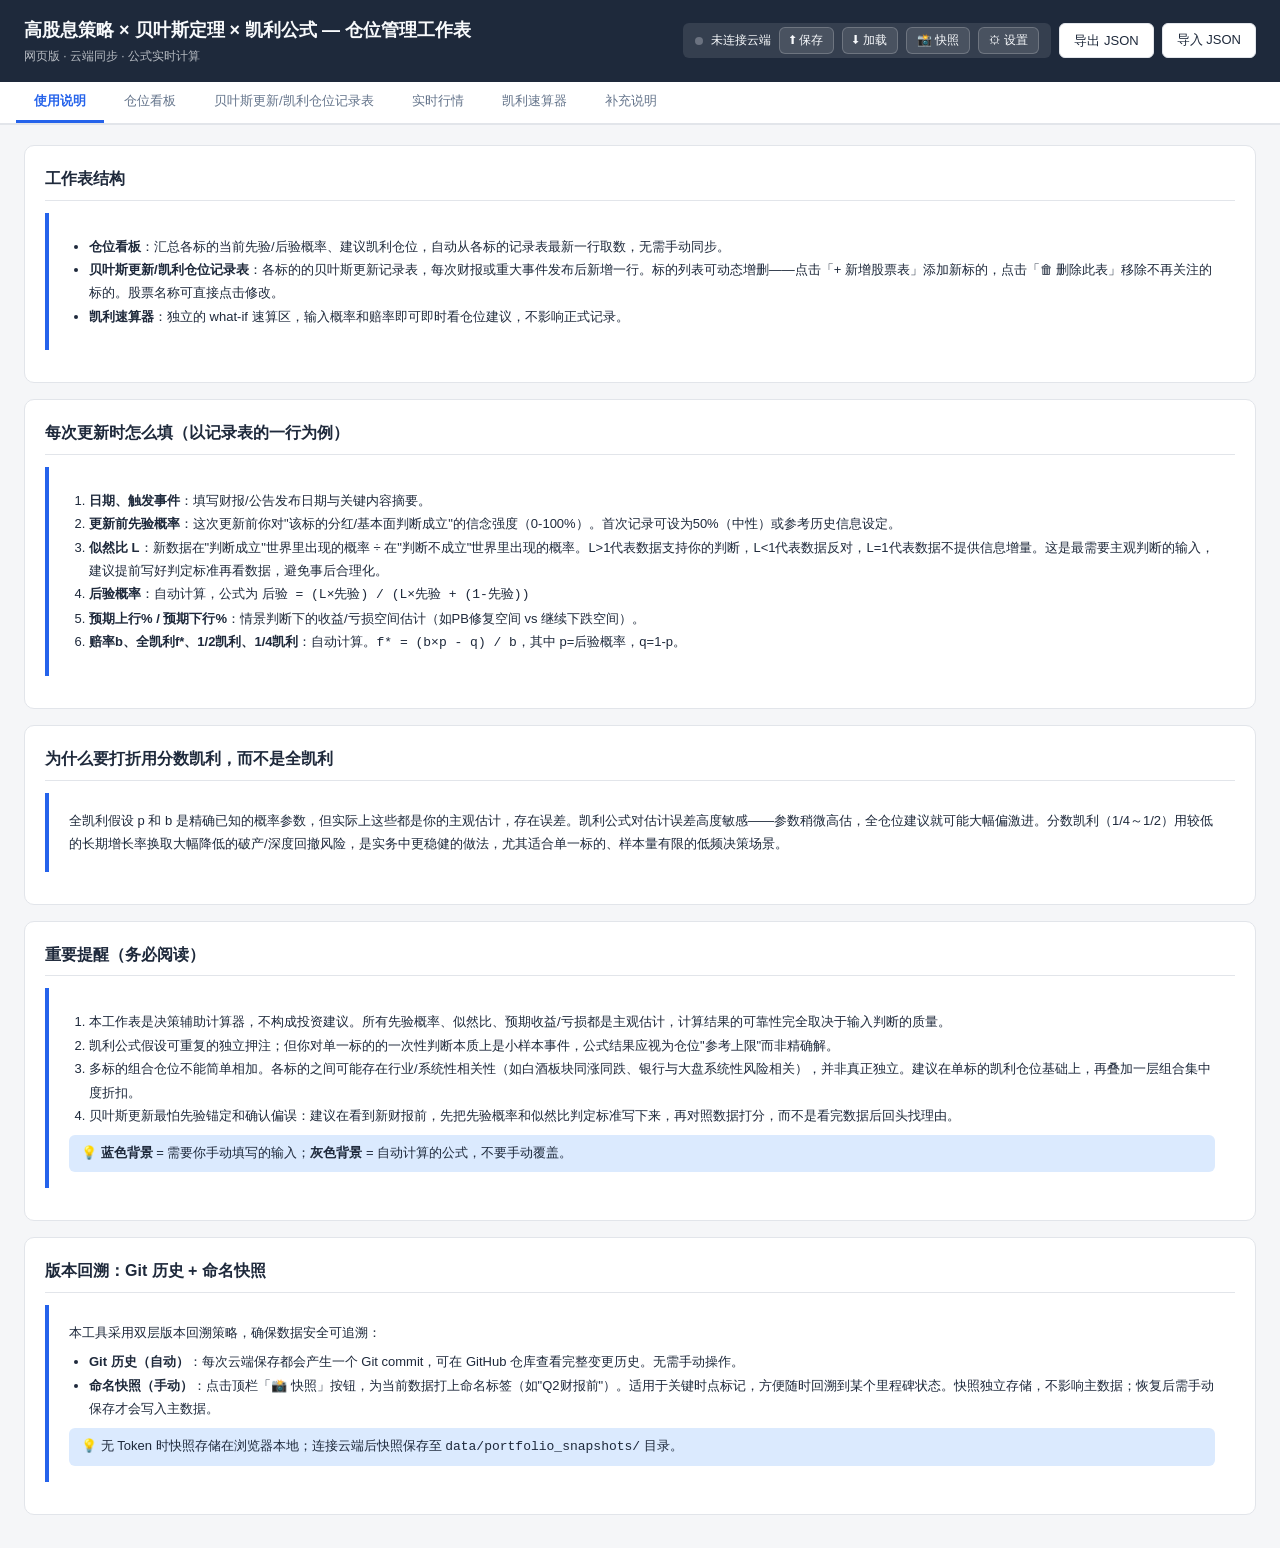
==== commit bd4fdbec: "feat: 版本回溯策略 — Git历史 + 命名快照 参考DDM模型实现方案： - 顶栏新增「📸 快照」按钮，打开命名快照弹窗 - 保存：序列化全部数据(同collectAllData)，添加sna" ====
--- a/index.html
+++ b/index.html
@@ -728,6 +728,89 @@
   }
   .cloud-btn:hover { background: rgba(255,255,255,0.2); }
 
+  /* Snapshot modal */
+  .snapshot-modal {
+    display: none;
+    position: fixed;
+    top: 0; left: 0; right: 0; bottom: 0;
+    background: rgba(0,0,0,0.5);
+    z-index: 9999;
+    align-items: center;
+    justify-content: center;
+  }
+  .snapshot-modal.show { display: flex; }
+  .snapshot-modal-box {
+    background: #fff;
+    border-radius: 12px;
+    padding: 28px 32px;
+    max-width: 560px;
+    width: 90%;
+    box-shadow: 0 20px 60px rgba(0,0,0,0.3);
+  }
+  .snapshot-modal-box h3 {
+    font-size: 18px;
+    margin-bottom: 8px;
+    color: var(--text);
+  }
+  .snapshot-modal-box p {
+    font-size: 13px;
+    color: var(--text-muted);
+    line-height: 1.7;
+    margin-bottom: 16px;
+  }
+  .snapshot-modal-box input[type="text"] {
+    width: 100%;
+    padding: 10px 14px;
+    border: 1px solid var(--border);
+    border-radius: 8px;
+    font-size: 14px;
+    margin-bottom: 16px;
+    background: var(--input-bg);
+    color: var(--text);
+    box-sizing: border-box;
+  }
+  .snapshot-modal-box input[type="text"]:focus {
+    outline: none;
+    border-color: var(--primary);
+  }
+  .snapshot-actions {
+    display: flex;
+    gap: 8px;
+    margin-bottom: 16px;
+  }
+  .snapshot-list {
+    max-height: 300px;
+    overflow-y: auto;
+    border: 1px solid var(--border);
+    border-radius: 8px;
+  }
+  .snapshot-item {
+    display: flex;
+    align-items: center;
+    justify-content: space-between;
+    padding: 10px 14px;
+    border-bottom: 1px solid var(--border);
+    font-size: 13px;
+  }
+  .snapshot-item:last-child { border-bottom: none; }
+  .snapshot-item .snap-info { flex: 1; }
+  .snapshot-item .snap-label { font-weight: 600; color: var(--text); }
+  .snapshot-item .snap-time { font-size: 11px; color: var(--text-muted); }
+  .snapshot-item .snap-actions { display: flex; gap: 6px; }
+  .snap-btn {
+    padding: 4px 10px;
+    border: 1px solid #ccc;
+    border-radius: 4px;
+    cursor: pointer;
+    font-size: 11px;
+    background: #fff;
+    color: #333;
+  }
+  .snap-btn:hover { background: #f0f0f0; }
+  .snap-btn.restore { color: #1e7e34; border-color: #1e7e34; }
+  .snap-btn.delete { color: #dc3545; border-color: #dc3545; }
+  .empty-hint { padding: 20px; text-align: center; color: var(--text-muted); font-size: 13px; }
+
   /* Token modal */
   .token-modal {
     display: none;
@@ -803,6 +886,39 @@
     font-size: 11px;
     color: var(--primary);
   }
+
+  /* Mindset tracker */
+  .mindset-summary { display: grid; grid-template-columns: 1fr 1fr; gap: 12px; }
+  .mindset-summary-card {
+    background: var(--calc-bg);
+    border: 1px solid var(--border);
+    border-radius: 8px;
+    padding: 14px 18px;
+    text-align: center;
+  }
+  .mindset-summary-card .label { font-size: 12px; color: var(--text-muted); margin-bottom: 4px; }
+  .mindset-summary-card .value { font-size: 22px; font-weight: 700; }
+  .mindset-summary-card .value.warn { color: var(--warn); }
+  .mindset-summary-card .value.danger { color: var(--danger); }
+  .mindset-summary-card .value.success { color: var(--success); }
+  .mindset-score-input {
+    width: 60px; padding: 4px 8px; border: 1px solid var(--border);
+    border-radius: 4px; font-size: 14px; font-weight: 600;
+    text-align: center; background: var(--input-bg); font-family: inherit;
+  }
+  .mindset-status { font-size: 12px; font-weight: 500; }
+  .mindset-status.ok { color: var(--success); }
+  .mindset-status.mid { color: var(--warn); }
+  .mindset-status.bad { color: var(--danger); }
+  .mindset-bar-container {
+    margin-top: 16px; background: var(--calc-bg); border: 1px solid var(--border);
+    border-radius: 8px; padding: 16px 18px;
+  }
+  .mindset-bar-row { display: flex; align-items: center; gap: 8px; margin-bottom: 6px; font-size: 12px; }
+  .mindset-bar-label { width: 80px; text-align: right; color: var(--text-muted); flex-shrink: 0; }
+  .mindset-bar-track { flex: 1; height: 14px; background: #e9ecef; border-radius: 7px; overflow: hidden; }
+  .mindset-bar-fill { height: 100%; border-radius: 7px; transition: width 0.3s; }
+  .mindset-bar-score { width: 40px; font-weight: 600; flex-shrink: 0; }
 
   /* Responsive */
   @media (max-width: 768px) {
@@ -826,6 +942,7 @@
       <span id="cloud-status-text">未连接云端</span>
       <button class="cloud-btn" onclick="manualCloudSave()" title="手动保存到云端">⬆ 保存</button>
       <button class="cloud-btn" onclick="cloudLoadAndRender()" title="从云端加载最新数据">⬇ 加载</button>
+      <button class="cloud-btn" onclick="showSnapshotModal()" title="保存命名快照">📸 快照</button>
       <button class="cloud-btn" onclick="showTokenModal()" title="云端同步设置">⚙ 设置</button>
     </div>
     <button class="btn" onclick="exportData()">导出 JSON</button>
@@ -890,6 +1007,17 @@
         <div class="blue-note">💡 <b>蓝色背景</b> = 需要你手动填写的输入；<b>灰色背景</b> = 自动计算的公式，不要手动覆盖。</div>
       </div>
     </div>
+    <div class="card">
+      <div class="card-title">版本回溯：Git 历史 + 命名快照</div>
+      <div class="instr-panel">
+        <p>本工具采用双层版本回溯策略，确保数据安全可追溯：</p>
+        <ul>
+          <li><b>Git 历史（自动）</b>：每次云端保存都会产生一个 Git commit，可在 GitHub 仓库查看完整变更历史。无需手动操作。</li>
+          <li><b>命名快照（手动）</b>：点击顶栏「📸 快照」按钮，为当前数据打上命名标签（如"Q2财报前"）。适用于关键时点标记，方便随时回溯到某个里程碑状态。快照独立存储，不影响主数据；恢复后需手动保存才会写入主数据。</li>
+        </ul>
+        <div class="blue-note">💡 无 Token 时快照存储在浏览器本地；连接云端后快照保存至 <code>data/portfolio_snapshots/</code> 目录。</div>
+      </div>
+    </div>
   </div>
 
   <!-- 仓位看板 -->
@@ -1108,6 +1236,48 @@
             </table>
           </div>
           <svg class="hist-chart" id="hist-chart"></svg>
+        </div>
+      </div>
+    </div>
+
+    <!-- 控制人性量化评估 -->
+    <div class="discipline-panel" style="margin-top:20px;">
+      <div class="discipline-body">
+        <div class="card-title" style="margin-bottom:10px;">控制人性量化评估 — 价值投资"知行合一"自评</div>
+        <div style="overflow-x:auto;">
+          <table class="quest-table" id="mindset-table">
+            <thead>
+              <tr>
+                <th style="width:36px;">#</th>
+                <th style="min-width:100px;">评估维度</th>
+                <th style="min-width:400px;">核心审计问题</th>
+                <th style="width:80px;">自评分数<br>(1-5)</th>
+                <th style="width:120px;">诊断状态</th>
+              </tr>
+            </thead>
+            <tbody id="mindset-tbody"></tbody>
+          </table>
+        </div>
+
+        <div class="mindset-summary" id="mindset-summary" style="margin-top:12px;"></div>
+
+        <!-- 底层理论与落地铁律 -->
+        <div style="margin-top:20px;">
+          <div class="card-title" style="font-size:14px;margin-bottom:8px;">底层理论与落地铁律</div>
+          <div style="overflow-x:auto;">
+            <table class="quest-table" id="mindset-theory-table">
+              <thead>
+                <tr>
+                  <th style="width:36px;">#</th>
+                  <th style="min-width:120px;">核心理论/机制</th>
+                  <th style="min-width:300px;">行为经济学/心理学释义</th>
+                  <th style="min-width:100px;">对应量化测评项</th>
+                  <th style="min-width:300px;">日常践行刚性硬约束</th>
+                </tr>
+              </thead>
+              <tbody id="mindset-theory-tbody"></tbody>
+            </table>
+          </div>
         </div>
       </div>
     </div>
@@ -1227,6 +1397,24 @@
   </div>
 </div>
 
+<!-- Snapshot Modal -->
+<div class="snapshot-modal" id="snapshot-modal">
+  <div class="snapshot-modal-box">
+    <h3>📸 命名快照</h3>
+    <p>保存当前所有数据的命名快照（如"Q2财报前"），用于关键时点标记。快照独立存储，不影响主数据。恢复后需手动保存才会写入主数据。</p>
+    <input type="text" id="snapshot-label" placeholder="如：Q2财报前" autocomplete="off">
+    <div class="snapshot-actions">
+      <button class="btn" onclick="closeSnapshotModal()">取消</button>
+      <button class="btn btn-primary" onclick="saveSnapshot()">保存快照</button>
+    </div>
+    <hr style="border:none;border-top:1px solid var(--border);margin:16px 0;">
+    <label style="font-size:13px;font-weight:600;color:var(--text);">历史快照</label>
+    <div class="snapshot-list" id="snapshot-list">
+      <div class="empty-hint">加载中...</div>
+    </div>
+  </div>
+</div>
+
 <script>
 // ============ Data Model ============
 // Stock list is dynamic — stored in DATA.stockOrder + DATA.stockNames
@@ -1241,7 +1429,11 @@
 
 // Get current stock keys/names from DATA (dynamic)
 function getStockKeys() {
-  return DATA.stockOrder || DEFAULT_STOCK_ORDER.slice();
+  if (DATA.stockOrder && DATA.stockOrder.length > 0) return DATA.stockOrder;
+  // Fallback: infer from data keys that have .rows
+  const inferred = Object.keys(DATA).filter(k => DATA[k] && typeof DATA[k] === 'object' && 'rows' in DATA[k]);
+  if (inferred.length > 0) return inferred;
+  return DEFAULT_STOCK_ORDER.slice();
 }
 function getStockName(key) {
   return (DATA.stockNames && DATA.stockNames[key]) || key;
@@ -1290,18 +1482,17 @@
     const raw = localStorage.getItem(STORAGE_KEY);
     if (raw) {
       const parsed = JSON.parse(raw);
-      // Migration: ensure stockOrder and stockNames exist
-      if (!parsed.stockOrder) {
-        // Infer from existing keys (any key that has .rows)
-        parsed.stockOrder = Object.keys(parsed).filter(k => parsed[k] && parsed[k].rows);
+      // Migration: ensure stockOrder and stockNames exist and are consistent
+      if (!parsed.stockOrder || !Array.isArray(parsed.stockOrder) || parsed.stockOrder.length === 0) {
+        parsed.stockOrder = Object.keys(parsed).filter(k => parsed[k] && typeof parsed[k] === 'object' && 'rows' in parsed[k]);
         if (parsed.stockOrder.length === 0) parsed.stockOrder = DEFAULT_STOCK_ORDER.slice();
       }
       if (!parsed.stockNames) {
         parsed.stockNames = {};
-        parsed.stockOrder.forEach(k => {
-          parsed.stockNames[k] = DEFAULT_STOCK_NAMES[k] || k;
-        });
       }
+      parsed.stockOrder.forEach(k => {
+        if (!parsed.stockNames[k]) parsed.stockNames[k] = DEFAULT_STOCK_NAMES[k] || k;
+      });
       return parsed;
     }
   } catch(e) {}
@@ -1502,15 +1693,19 @@
 // Delete a stock
 function deleteStock(key) {
   const name = getStockName(key);
+  // Safety: prevent deleting if only 1 stock left
+  const currentKeys = getStockKeys();
+  if (currentKeys.length <= 1) {
+    alert('至少保留一只股票的记录表，无法删除最后一只。');
+    return;
+  }
   if (!confirm('确认删除「' + name + '」的整张记录表？\n\n该股票的所有贝叶斯更新记录将永久删除。')) return;
   // Remove from stockOrder
-  if (DATA.stockOrder) {
-    DATA.stockOrder = DATA.stockOrder.filter(k => k !== key);
-  }
+  if (!DATA.stockOrder) DATA.stockOrder = getStockKeys();
+  DATA.stockOrder = DATA.stockOrder.filter(k => k !== key);
   // Remove from stockNames
-  if (DATA.stockNames) {
-    delete DATA.stockNames[key];
-  }
+  if (!DATA.stockNames) DATA.stockNames = {};
+  delete DATA.stockNames[key];
   // Remove the data
   delete DATA[key];
   saveData();
@@ -2024,7 +2219,16 @@
   setFundStatus('正在获取基本面数据…', 'loading');
   fundData = {};
   try {
-    const valMap = await fetchValuation(quoteCodes);
+    const [valMap, realTimePrices] = await Promise.all([
+      fetchValuation(quoteCodes),
+      fetchRealTimePrices(quoteCodes)
+    ]);
+    // Override CLOSE_PRICE with real-time price
+    quoteCodes.forEach(c => {
+      if (realTimePrices[c] != null && valMap[c]) {
+        valMap[c].CLOSE_PRICE = realTimePrices[c];
+      }
+    });
     const finPromises = quoteCodes.map(c => fetchFinance(c).catch(() => null));
     const finResults = await Promise.all(finPromises);
     const finMap = {};
@@ -2041,6 +2245,27 @@
   } catch(e) {
     setFundStatus('获取基本面数据失败: ' + e.message, 'err');
   }
+}
+
+// Fetch real-time prices from Tencent API (same source as quote table)
+async function fetchRealTimePrices(codes) {
+  const tencentCodes = codes.map(tencentCode).join(',');
+  const resp = await fetch('https://qt.gtimg.cn/q=' + tencentCodes);
+  const buf = await resp.arrayBuffer();
+  const text = new TextDecoder('gbk').decode(buf);
+  const map = {};
+  text.split(';').forEach(line => {
+    line = line.trim();
+    if (!line) return;
+    const m = line.match(/v_(\w+)="([^"]*)"/);
+    if (!m) return;
+    const parts = m[2].split('~');
+    if (parts.length < 50) return;
+    const code = parts[2];
+    const price = parseFloat(parts[3]);
+    if (!isNaN(price) && price > 0) map[code] = price;
+  });
+  return map;
 }
 
 // ---- Number formatting helpers ----
@@ -2812,6 +3037,172 @@
   renderDecLog();
   renderQuestionnaire();
   renderHistory();
+  initMindsetTracker();
+}
+
+// ============ Mindset Tracker (控制人性量化评估) ============
+const MINDSET_STORE_KEY = 'portfolio_mindset';
+const MINDSET_QUESTIONS = [
+  { dim: '信息节食', question: '在非交易需要时，我是否能做到一周只看1-2次盘，甚至不看盘，不被波动的分时图扰乱心智？' },
+  { dim: '逻辑锚定', question: '如果明天我持有的核心股票暴跌30%且基本面无恶化，我的第一反应是"兴奋/计划加仓"而不是"恐惧/割肉"？' },
+  { dim: '知行一致', question: '目前持有的前三大重仓股，我是否能不看任何资料，用3分钟向外行解释清楚它们的赚钱商业逻辑和核心风险？' },
+  { dim: '研究独立', question: '在买入或持有过程中，我是否能做到不去看各种股评社区（如雪球、东财）的散户吹捧或看空言论，保持独立？' },
+  { dim: '规则执行', question: '我所有的买入和卖出操作，是否都严格遵循了预先写好的"投资备忘录"计划，而非临时起意的随机交易？' },
+  { dim: '安全边际', question: '我的账户里是否永远留有应对极端行情的"备用现金"或场外稳定现金流，从而让我能安然入睡？' },
+  { dim: '认知诚实', question: '面对看错的股票，我是否能果断认错止损，而不是用"长期投资"来自我安慰、拖延纠错？' }
+];
+const MINDSET_THEORIES = [
+  { theory: '行为金融学\n(Behavioral Finance)', desc: '损失厌恶（Loss Aversion）：亏损痛苦是盈利快乐的2倍以上，导致频繁看盘和无理智割肉。\n过度自信：将牛市运气归结为能力，盲目满仓。', items: '第1项 (信息节食)\n第2项 (逻辑锚定)', rule: '【物理隔离】强制卸载手机行情软件，只保留电脑端交易功能；严格控制非交易日的看盘频率，每周不超过2次。' },
+  { theory: '格雷厄姆的\n"市场先生"', desc: '把市场视作躁郁症合伙人。知行不一本质上是因为被市场先生的情绪同化，无法做到利用其情绪提供的不合理低价。', items: '第2项 (逻辑锚定)\n第4项 (研究独立)', rule: '【估值锚定】在股票暴跌时，严禁盯着价格软件，必须打开企业财报与估值模型，确认基本面未恶化则执行分批买入方案。' },
+  { theory: '芒格的\n"能力圈理论"', desc: '"清晰的边界比能力圈的大小更重要"。在能力圈外盲目下注，由于内心底层并不真正"确信"，在股价波动时必然慌乱失守。', items: '第3项 (知行一致)\n第7项 (认知诚实)', rule: '【白名单制】非自身熟悉、不能用3分钟向外行解释清楚赚钱逻辑的股票，一律不入自选股，不赚认知以外的钱。' },
+  { theory: '投资备忘录制度\n(Investment Memo)', desc: '用静态、理性的系统（事前计划）去对抗动态、非理性的系统（盘中冲动）。将主观的自制力，转化为客观的流程管理。', items: '第5项 (规则执行)', rule: '【刚性流程】买入任何标的前，必须强制写明3大买入核心逻辑、3个基本面卖出条件（不含价格下跌）。无备忘录严禁下单。' },
+  { theory: '现金流与安全边际', desc: '留足资产弹性。没有现金防御，极易在市场最恐慌的底部因为资金链断裂或极度焦虑被迫"清仓割肉"。', items: '第6项 (安全边际)', rule: '【子弹备用】账户永远保留20%以上的战略现金或有可靠的场外持续增量资金流，确保在暴跌时有能力且有心态"买入"。' }
+];
+
+let mindsetData = { scores: {} };
+
+function loadMindsetData() {
+  try {
+    const raw = localStorage.getItem(MINDSET_STORE_KEY);
+    if (raw) mindsetData = JSON.parse(raw);
+  } catch(e) { mindsetData = { scores: {} }; }
+  if (!mindsetData.scores) mindsetData.scores = {};
+}
+function saveMindsetData() {
+  localStorage.setItem(MINDSET_STORE_KEY, JSON.stringify(mindsetData));
+  scheduleCloudSync();
+}
+
+function getMindsetStatus(score) {
+  if (score <= 2) return { text: '⚠️ 风险突出', cls: 'bad', color: '#ef4444' };
+  if (score === 3) return { text: '🔸 需提升', cls: 'mid', color: '#f59e0b' };
+  return { text: '✅ 表现优秀', cls: 'ok', color: '#10b981' };
+}
+
+function renderMindsetTable() {
+  const tbody = document.getElementById('mindset-tbody');
+  if (!tbody) return;
+  let html = '';
+  MINDSET_QUESTIONS.forEach((q, idx) => {
+    const score = mindsetData.scores[idx];
+    const status = score !== undefined && score !== '' ? getMindsetStatus(score) : null;
+    html += '<tr>' +
+      '<td style="text-align:center;color:var(--text-muted);">' + (idx+1) + '</td>' +
+      '<td style="font-weight:600;">' + q.dim + '</td>' +
+      '<td style="text-align:left;font-size:12px;">' + q.question + '</td>' +
+      '<td style="text-align:center;">' +
+        '<input type="number" min="1" max="5" class="mindset-score-input" value="' + (score !== undefined ? score : '') + '" ' +
+        'oninput="updateMindsetScore(' + idx + ', this.value)">' +
+      '</td>' +
+      '<td style="text-align:center;">' +
+        (status ? '<span class="mindset-status ' + status.cls + '">' + status.text + '</span>' : '') +
+      '</td>' +
+    '</tr>';
+  });
+  tbody.innerHTML = html;
+  renderMindsetSummary();
+}
+
+function updateMindsetScore(idx, val) {
+  if (val === '') { delete mindsetData.scores[idx]; }
+  else {
+    let v = parseInt(val);
+    if (isNaN(v)) return;
+    v = Math.max(1, Math.min(5, v));
+    mindsetData.scores[idx] = v;
+  }
+  saveMindsetData();
+  // Update only the status cell
+  const tbody = document.getElementById('mindset-tbody');
+  if (!tbody) return;
+  const row = tbody.rows[idx];
+  if (!row) return;
+  const score = mindsetData.scores[idx];
+  const statusCell = row.cells[4];
+  if (score !== undefined) {
+    const status = getMindsetStatus(score);
+    statusCell.innerHTML = '<span class="mindset-status ' + status.cls + '">' + status.text + '</span>';
+  } else {
+    statusCell.innerHTML = '';
+  }
+  renderMindsetSummary();
+}
+
+function renderMindsetSummary() {
+  const container = document.getElementById('mindset-summary');
+  if (!container) return;
+  const scores = MINDSET_QUESTIONS.map((_, idx) => mindsetData.scores[idx]).filter(s => s !== undefined && !isNaN(s));
+  const total = scores.reduce((a, b) => a + b, 0);
+  const maxTotal = MINDSET_QUESTIONS.length * 5;
+
+  let level = '', levelCls = '', prescription = '';
+  if (total >= 28) {
+    level = '👑 知行合一践行者'; levelCls = 'success';
+    prescription = '已建立成熟的价值投资心智系统，继续保持知行合一的状态，可适度扩大能力圈。';
+  } else if (total >= 21) {
+    level = '⚖️ 摇摆的理性人'; levelCls = 'warn';
+    prescription = '理性框架已初步建立但在执行中时有摇摆，重点强化薄弱维度的刚性约束。';
+  } else if (total > 0) {
+    level = '❌ 本能的奴隶'; levelCls = 'danger';
+    prescription = '投资决策仍被本能和情绪驱动，建议立即建立投资备忘录制度和物理隔离机制。';
+  } else {
+    level = '—'; levelCls = ''; prescription = '请完成上方自评打分后查看诊断结果。';
+  }
+
+  let html = '<div class="mindset-summary">' +
+    '<div class="mindset-summary-card"><div class="label">量化综合总分 (满分' + maxTotal + '分)</div>' +
+    '<div class="value ' + levelCls + '">' + (total > 0 ? total : '—') + '</div></div>' +
+    '<div class="mindset-summary-card"><div class="label">当前心智成长段位</div>' +
+    '<div class="value ' + levelCls + '">' + level + '</div></div>' +
+  '</div>';
+
+  // Bar chart
+  html += '<div class="mindset-bar-container">';
+  html += '<div style="font-size:13px;font-weight:600;margin-bottom:10px;">各维度投资心智量化得分分布</div>';
+  MINDSET_QUESTIONS.forEach((q, idx) => {
+    const score = mindsetData.scores[idx];
+    const pct = score ? (score / 5 * 100) : 0;
+    let color = '#e9ecef';
+    if (score) {
+      if (score <= 2) color = '#ef4444';
+      else if (score === 3) color = '#f59e0b';
+      else color = '#10b981';
+    }
+    html += '<div class="mindset-bar-row">' +
+      '<span class="mindset-bar-label">' + q.dim + '</span>' +
+      '<div class="mindset-bar-track"><div class="mindset-bar-fill" style="width:' + pct + '%;background:' + color + ';"></div></div>' +
+      '<span class="mindset-bar-score">' + (score || '—') + '/5</span>' +
+    '</div>';
+  });
+  html += '</div>';
+
+  // Prescription
+  html += '<div style="margin-top:12px;background:#fff3cd;border:1px solid #ffeaa7;border-radius:8px;padding:12px 16px;font-size:13px;line-height:1.6;">' +
+    '<b>📋 系统优化处方建议：</b>' + prescription + '</div>';
+
+  container.innerHTML = html;
+}
+
+function renderMindsetTheory() {
+  const tbody = document.getElementById('mindset-theory-tbody');
+  if (!tbody) return;
+  let html = '';
+  MINDSET_THEORIES.forEach((t, idx) => {
+    html += '<tr>' +
+      '<td style="text-align:center;color:var(--text-muted);">' + (idx+1) + '</td>' +
+      '<td style="font-weight:600;white-space:pre-line;">' + t.theory + '</td>' +
+      '<td style="text-align:left;font-size:12px;white-space:pre-line;">' + t.desc + '</td>' +
+      '<td style="text-align:left;font-size:12px;white-space:pre-line;">' + t.items + '</td>' +
+      '<td style="text-align:left;font-size:12px;">' + t.rule + '</td>' +
+    '</tr>';
+  });
+  tbody.innerHTML = html;
+}
+
+function initMindsetTracker() {
+  loadMindsetData();
+  renderMindsetTable();
+  renderMindsetTheory();
 }
 
 // ============ Cloud Sync (GitHub API) ============
@@ -2819,6 +3210,7 @@
   owner: 'zhaojasonar-zjj',
   repo: 'High-Dividend-Strategy',
   path: 'data/portfolio.json',
+  snapshotsDir: 'data/portfolio_snapshots',
   branch: 'main'
 };
 const TOKEN_KEY = 'github_pat_token';
@@ -2857,7 +3249,8 @@
     quoteCodes: quoteCodes,
     fundEdits: fundEdits,
     notes: JSON.parse(localStorage.getItem('portfolio_notes_v2') || '{}'),
-    discipline: JSON.parse(localStorage.getItem(DISC_STORE_KEY) || '{}')
+    discipline: JSON.parse(localStorage.getItem(DISC_STORE_KEY) || '{}'),
+    mindset: JSON.parse(localStorage.getItem(MINDSET_STORE_KEY) || '{}')
   };
 }
 
@@ -2866,6 +3259,22 @@
   let changed = false;
   if (cloudData.main) {
     DATA = cloudData.main;
+    // Migration: ensure stockOrder and stockNames exist and are consistent
+    if (!DATA.stockOrder || DATA.stockOrder.length === 0) {
+      DATA.stockOrder = Object.keys(DATA).filter(k => DATA[k] && typeof DATA[k] === 'object' && 'rows' in DATA[k]);
+      if (DATA.stockOrder.length === 0) DATA.stockOrder = DEFAULT_STOCK_ORDER.slice();
+    }
+    if (!DATA.stockNames) {
+      DATA.stockNames = {};
+    }
+    // Ensure all stocks in stockOrder have a name
+    DATA.stockOrder.forEach(k => {
+      if (!DATA.stockNames[k]) DATA.stockNames[k] = DEFAULT_STOCK_NAMES[k] || k;
+    });
+    // Clean up stockNames entries for deleted stocks
+    Object.keys(DATA.stockNames).forEach(k => {
+      if (!DATA.stockOrder.includes(k)) delete DATA.stockNames[k];
+    });
     localStorage.setItem(STORAGE_KEY, JSON.stringify(DATA));
     changed = true;
   }
@@ -2891,6 +3300,12 @@
     if (!discData.questScores) discData.questScores = {};
     if (!discData.questPeriod) discData.questPeriod = '';
     if (!discData.history) discData.history = [];
+    changed = true;
+  }
+  if (cloudData.mindset) {
+    localStorage.setItem(MINDSET_STORE_KEY, JSON.stringify(cloudData.mindset));
+    mindsetData = cloudData.mindset;
+    if (!mindsetData.scores) mindsetData.scores = {};
     changed = true;
   }
   return changed;
@@ -3067,6 +3482,259 @@
   cloudLoading = false;
 }
 
+// ============ GitHub API helpers (for snapshots) ============
+async function githubGetFile(path) {
+  const url = 'https://api.github.com/repos/' + CLOUD_CONFIG.owner + '/' + CLOUD_CONFIG.repo + '/contents/' + path + '?ref=' + CLOUD_CONFIG.branch;
+  const resp = await fetch(url, { headers: getCloudHeaders() });
+  if (resp.status === 404) return null;
+  if (!resp.ok) throw new Error('GitHub API ' + resp.status);
+  return resp.json();
+}
+
+async function githubPutFile(path, content, sha, message) {
+  const url = 'https://api.github.com/repos/' + CLOUD_CONFIG.owner + '/' + CLOUD_CONFIG.repo + '/contents/' + path;
+  const body = { message, content, branch: CLOUD_CONFIG.branch };
+  if (sha) body.sha = sha;
+  const resp = await fetch(url, {
+    method: 'PUT',
+    headers: getCloudHeaders(),
+    body: JSON.stringify(body)
+  });
+  if (!resp.ok) {
+    const err = await resp.json().catch(() => ({}));
+    throw new Error(err.message || 'HTTP ' + resp.status);
+  }
+  return resp.json();
+}
+
+async function githubListFiles(dirPath) {
+  const url = 'https://api.github.com/repos/' + CLOUD_CONFIG.owner + '/' + CLOUD_CONFIG.repo + '/contents/' + dirPath + '?ref=' + CLOUD_CONFIG.branch;
+  const resp = await fetch(url, { headers: getCloudHeaders() });
+  if (resp.status === 404) return [];
+  if (!resp.ok) throw new Error('GitHub API ' + resp.status);
+  return resp.json();
+}
+
+async function githubDeleteFile(path, sha, message) {
+  const url = 'https://api.github.com/repos/' + CLOUD_CONFIG.owner + '/' + CLOUD_CONFIG.repo + '/contents/' + path;
+  const resp = await fetch(url, {
+    method: 'DELETE',
+    headers: getCloudHeaders(),
+    body: JSON.stringify({ message, sha, branch: CLOUD_CONFIG.branch })
+  });
+  if (!resp.ok) {
+    const err = await resp.json().catch(() => ({}));
+    throw new Error(err.message || 'HTTP ' + resp.status);
+  }
+  return resp.json();
+}
+
+// ============ Named Snapshots ============
+const LOCAL_SNAPSHOTS_KEY = 'portfolio_local_snapshots';
+
+function showSnapshotModal() {
+  document.getElementById('snapshot-label').value = '';
+  document.getElementById('snapshot-modal').classList.add('show');
+  loadSnapshotList();
+}
+
+function closeSnapshotModal() {
+  document.getElementById('snapshot-modal').classList.remove('show');
+}
+
+async function saveSnapshot() {
+  const label = document.getElementById('snapshot-label').value.trim();
+  if (!label) { alert('请输入快照标签'); return; }
+
+  const safeLabel = label.replace(/[\/\\:*?"<>|]/g, '_');
+  const ts = new Date();
+  const tsStr = ts.getFullYear() +
+    String(ts.getMonth()+1).padStart(2,'0') +
+    String(ts.getDate()).padStart(2,'0') +
+    String(ts.getHours()).padStart(2,'0') +
+    String(ts.getMinutes()).padStart(2,'0') +
+    String(ts.getSeconds()).padStart(2,'0');
+  const fileName = tsStr + '_' + safeLabel + '.json';
+
+  const snapData = collectAllData();
+  snapData.snapshotMeta = {
+    label: label,
+    createdAt: ts.toISOString()
+  };
+
+  if (cloudEnabled) {
+    try {
+      setCloudStatus('正在保存快照…', 'saving');
+      const content = btoa(unescape(encodeURIComponent(JSON.stringify(snapData, null, 2))));
+      await githubPutFile(
+        CLOUD_CONFIG.snapshotsDir + '/' + fileName,
+        content,
+        null,
+        'Portfolio: 保存快照 - ' + label
+      );
+      setCloudStatus('已保存 · ' + new Date().toLocaleString('zh-CN'), 'synced');
+      alert('快照已保存至云端: ' + label);
+    } catch(e) {
+      setCloudStatus('保存快照失败: ' + e.message, 'error');
+      alert('保存快照失败: ' + e.message);
+      return;
+    }
+  } else {
+    // Local snapshot
+    const localSnaps = JSON.parse(localStorage.getItem(LOCAL_SNAPSHOTS_KEY) || '[]');
+    localSnaps.push({ name: fileName, data: snapData });
+    localStorage.setItem(LOCAL_SNAPSHOTS_KEY, JSON.stringify(localSnaps));
+    alert('快照已保存至本地: ' + label);
+  }
+
+  await loadSnapshotList();
+  document.getElementById('snapshot-label').value = '';
+}
+
+function parseSnapshotName(fileName) {
+  // Format: {timestamp}_{label}.json
+  const base = fileName.replace(/\.json$/, '');
+  const parts = base.split('_');
+  const tsStr = parts[0] || '';
+  const label = parts.slice(1).join('_') || '(未命名)';
+  let timeDisplay = tsStr;
+  if (tsStr.length === 14) {
+    timeDisplay = tsStr.substring(0,4) + '-' + tsStr.substring(4,6) + '-' + tsStr.substring(6,8) +
+      ' ' + tsStr.substring(8,10) + ':' + tsStr.substring(10,12) + ':' + tsStr.substring(12,14);
+  }
+  return { label, timeDisplay };
+}
+
+async function loadSnapshotList() {
+  const listEl = document.getElementById('snapshot-list');
+
+  if (!cloudEnabled) {
+    // Local snapshots
+    const localSnaps = JSON.parse(localStorage.getItem(LOCAL_SNAPSHOTS_KEY) || '[]');
+    if (localSnaps.length === 0) {
+      listEl.innerHTML = '<div class="empty-hint">暂无本地快照</div>';
+      return;
+    }
+    listEl.innerHTML = localSnaps.sort((a,b) => b.name.localeCompare(a.name)).map(s => {
+      const parsed = parseSnapshotName(s.name);
+      return '<div class="snapshot-item">' +
+        '<div class="snap-info">' +
+        '<div class="snap-label">' + escapeHtml(parsed.label) + '</div>' +
+        '<div class="snap-time">' + parsed.timeDisplay + '</div>' +
+        '</div>' +
+        '<div class="snap-actions">' +
+        '<button class="snap-btn restore" onclick="restoreSnapshotLocal(\'' + s.name.replace(/'/g, "\\'") + '\')">恢复</button>' +
+        '<button class="snap-btn delete" onclick="deleteSnapshotLocal(\'' + s.name.replace(/'/g, "\\'") + '\')">删除</button>' +
+        '</div>' +
+        '</div>';
+    }).join('');
+    return;
+  }
+
+  try {
+    listEl.innerHTML = '<div class="empty-hint">加载中...</div>';
+    const files = await githubListFiles(CLOUD_CONFIG.snapshotsDir);
+    const mySnaps = files
+      .filter(f => f.name.endsWith('.json'))
+      .sort((a, b) => b.name.localeCompare(a.name));
+
+    if (mySnaps.length === 0) {
+      listEl.innerHTML = '<div class="empty-hint">暂无快照</div>';
+      return;
+    }
+
+    listEl.innerHTML = mySnaps.map(f => {
+      const parsed = parseSnapshotName(f.name);
+      return '<div class="snapshot-item">' +
+        '<div class="snap-info">' +
+        '<div class="snap-label">' + escapeHtml(parsed.label) + '</div>' +
+        '<div class="snap-time">' + parsed.timeDisplay + '</div>' +
+        '</div>' +
+        '<div class="snap-actions">' +
+        '<button class="snap-btn restore" onclick="restoreSnapshot(\'' + f.path + '\')">恢复</button>' +
+        '<button class="snap-btn delete" onclick="deleteSnapshot(\'' + f.path + '\',\'' + f.sha + '\',\'' + f.name.replace(/'/g, "\\'") + '\')">删除</button>' +
+        '</div>' +
+        '</div>';
+    }).join('');
+  } catch(e) {
+    listEl.innerHTML = '<div class="empty-hint">加载失败: ' + escapeHtml(e.message) + '</div>';
+  }
+}
+
+function escapeHtml(str) {
+  return String(str).replace(/[&<>"']/g, c => ({'&':'&amp;','<':'&lt;','>':'&gt;','"':'&quot;',"'":'&#39;'}[c]));
+}
+
+function applySnapshotData(snapData) {
+  cloudLoading = true;
+  const changed = distributeCloudData(snapData);
+  if (changed) {
+    renderAll();
+    // Reload notes table content
+    const saved = localStorage.getItem('portfolio_notes_v2');
+    if (saved) {
+      try {
+        const map = JSON.parse(saved);
+        document.querySelectorAll('[data-notes]').forEach(cell => {
+          const key = cell.getAttribute('data-notes');
+          if (map[key] !== undefined) cell.innerHTML = map[key];
+        });
+      } catch(e) {}
+    }
+  }
+  cloudLoading = false;
+}
+
+async function restoreSnapshot(path) {
+  if (!confirm('恢复快照将覆盖当前数据，确定？')) return;
+  try {
+    setCloudStatus('正在加载快照…', 'loading');
+    const file = await githubGetFile(path);
+    if (file) {
+      const content = JSON.parse(decodeURIComponent(escape(atob(file.content.replace(/\n/g, '')))));
+      applySnapshotData(content);
+      setCloudStatus('快照已恢复（需手动保存才会写入主数据）', 'ready');
+      alert('快照已恢复（需手动保存才会写入主数据）');
+    }
+  } catch(e) {
+    setCloudStatus('恢复失败: ' + e.message, 'error');
+    alert('恢复失败: ' + e.message);
+  }
+}
+
+async function deleteSnapshot(path, sha, name) {
+  if (!confirm('删除快照「' + name + '」？')) return;
+  try {
+    await githubDeleteFile(path, sha, 'Portfolio: 删除快照 ' + name);
+    alert('快照已删除');
+    await loadSnapshotList();
+  } catch(e) {
+    alert('删除失败: ' + e.message);
+  }
+}
+
+// Local snapshot restore/delete (no PAT)
+function restoreSnapshotLocal(name) {
+  if (!confirm('恢复快照将覆盖当前数据，确定？')) return;
+  const localSnaps = JSON.parse(localStorage.getItem(LOCAL_SNAPSHOTS_KEY) || '[]');
+  const snap = localSnaps.find(s => s.name === name);
+  if (snap && snap.data) {
+    applySnapshotData(snap.data);
+    alert('快照已恢复（需手动保存才会写入主数据）');
+  } else {
+    alert('快照数据损坏');
+  }
+}
+
+function deleteSnapshotLocal(name) {
+  if (!confirm('删除快照「' + name + '」？')) return;
+  let localSnaps = JSON.parse(localStorage.getItem(LOCAL_SNAPSHOTS_KEY) || '[]');
+  localSnaps = localSnaps.filter(s => s.name !== name);
+  localStorage.setItem(LOCAL_SNAPSHOTS_KEY, JSON.stringify(localSnaps));
+  alert('快照已删除');
+  loadSnapshotList();
+}
+
 // Init cloud sync on page load
 async function initCloudSync() {
   if (!cloudEnabled) {
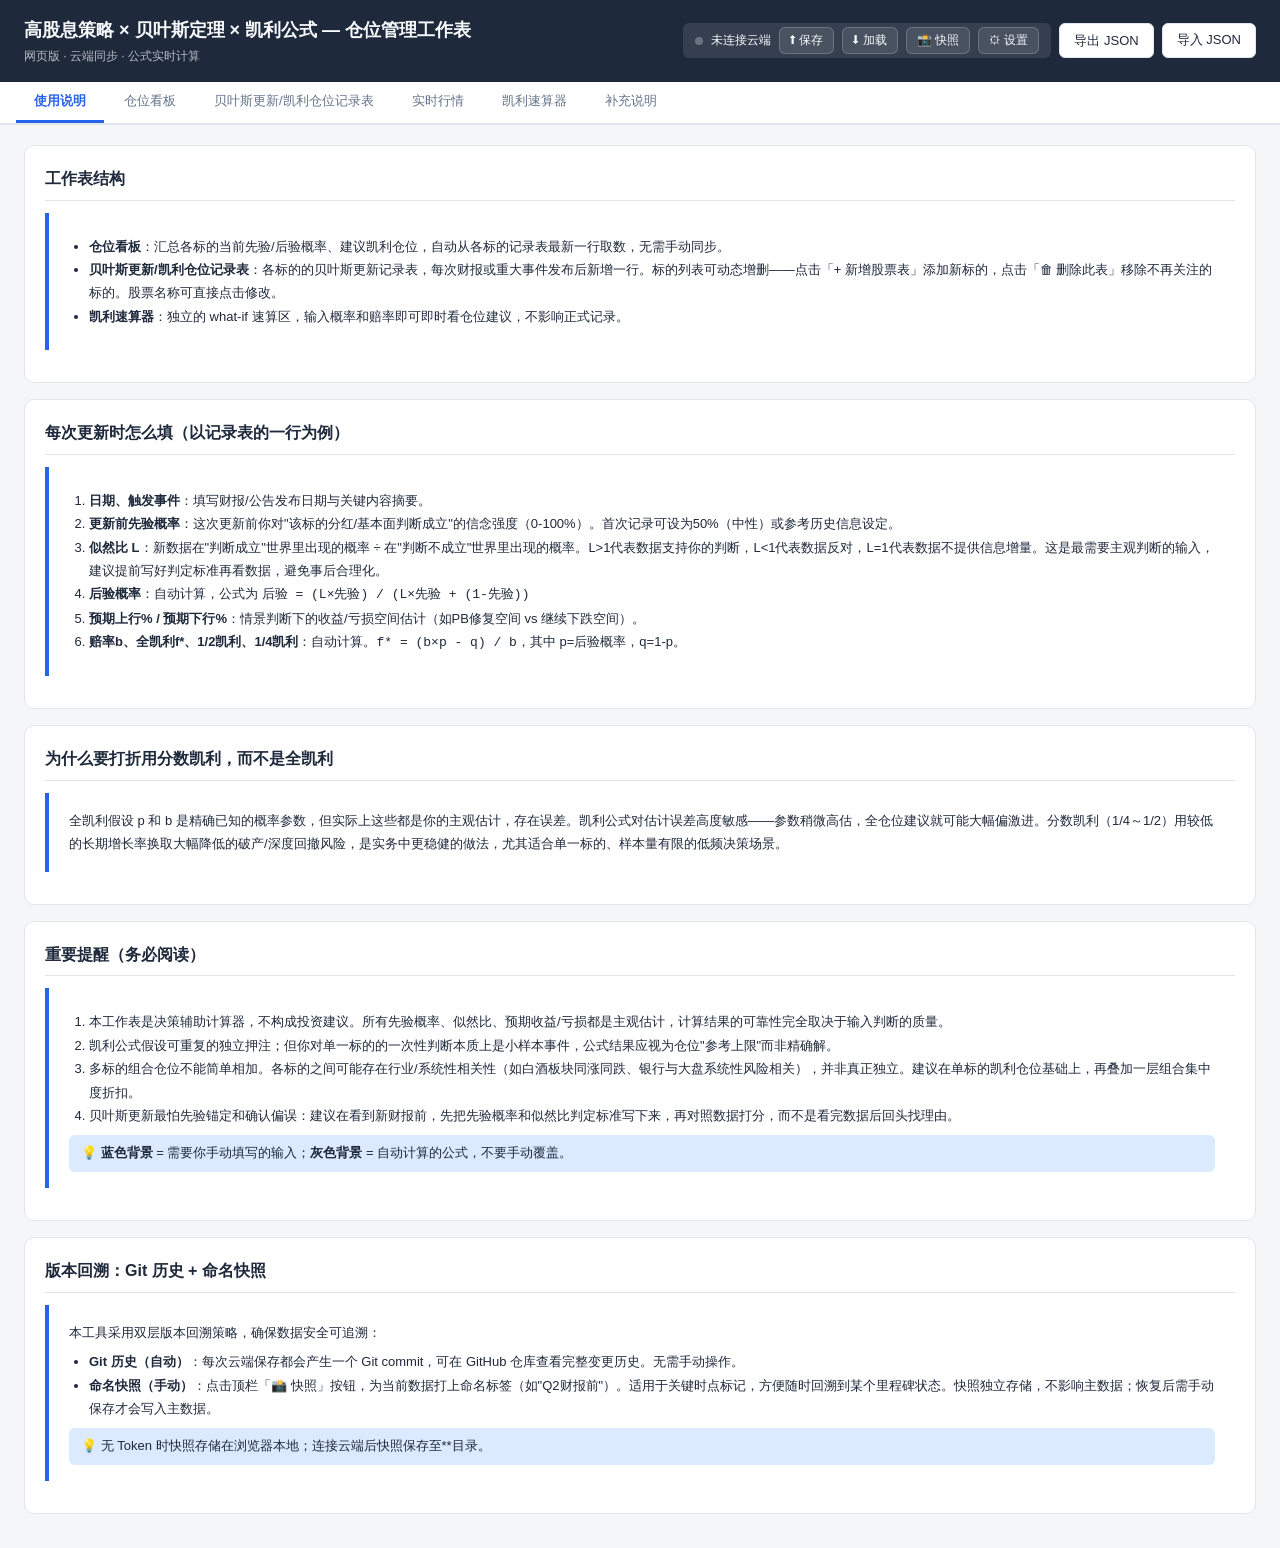
==== commit c1ce2e34: "Fix formatting in blue-note section of index.html 删除描述文字data/portfolio_snapshots" ====
--- a/index.html
+++ b/index.html
@@ -1015,7 +1015,7 @@
           <li><b>Git 历史（自动）</b>：每次云端保存都会产生一个 Git commit，可在 GitHub 仓库查看完整变更历史。无需手动操作。</li>
           <li><b>命名快照（手动）</b>：点击顶栏「📸 快照」按钮，为当前数据打上命名标签（如"Q2财报前"）。适用于关键时点标记，方便随时回溯到某个里程碑状态。快照独立存储，不影响主数据；恢复后需手动保存才会写入主数据。</li>
         </ul>
-        <div class="blue-note">💡 无 Token 时快照存储在浏览器本地；连接云端后快照保存至 <code>data/portfolio_snapshots/</code> 目录。</div>
+        <div class="blue-note">💡 无 Token 时快照存储在浏览器本地；连接云端后快照保存至**目录。</div>
       </div>
     </div>
   </div>
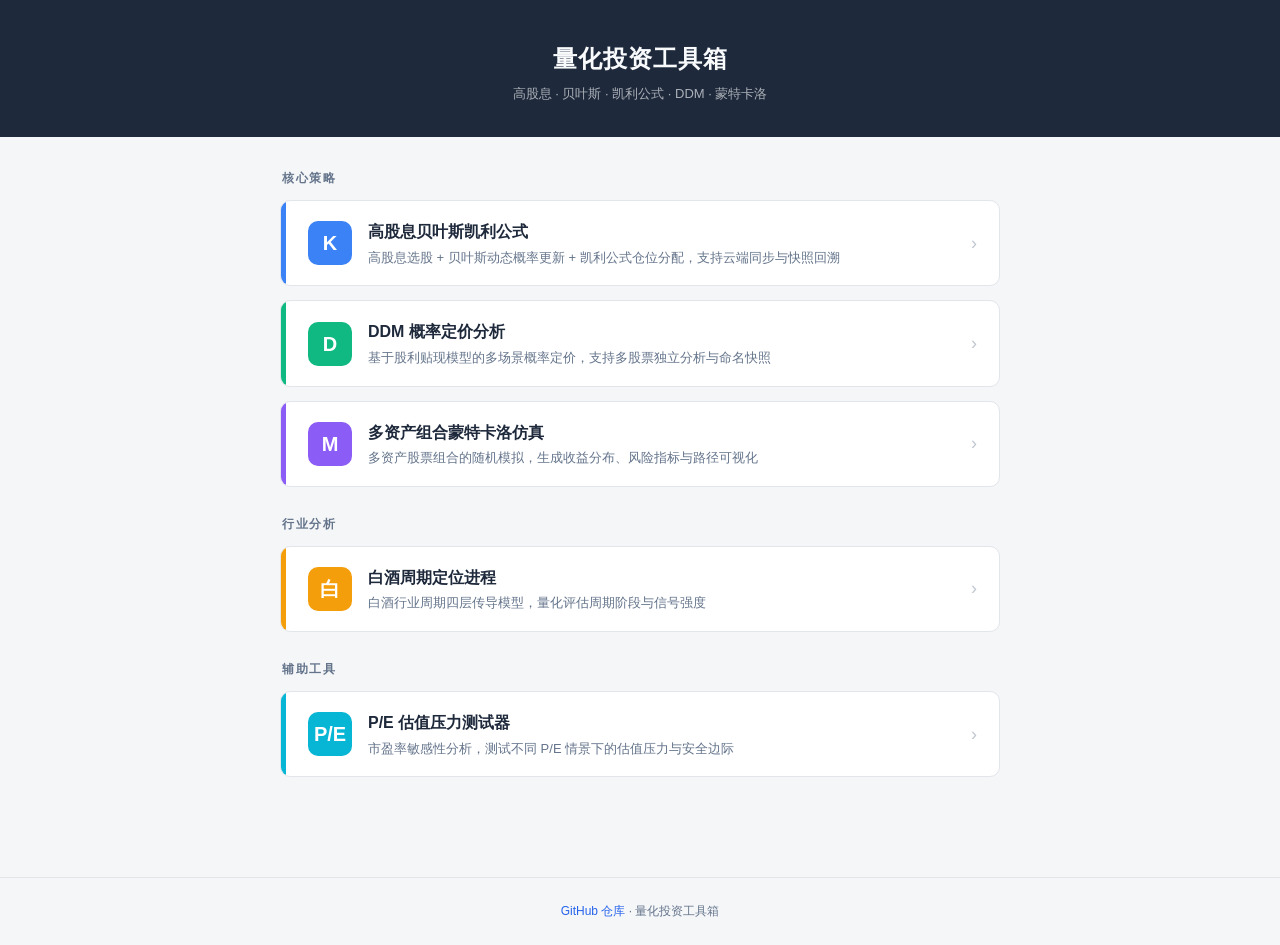
==== commit 68912cc7: "feat: 网站重构 — 导航页 + 子目录结构（portfolio/ddm/baijiu/monte-carlo/tools）" ====
--- a/index.html
+++ b/index.html
@@ -3,7 +3,7 @@
 <head>
 <meta charset="UTF-8">
 <meta name="viewport" content="width=device-width, initial-scale=1.0">
-<title>仓位管理框架 — 贝叶斯 × 凯利</title>
+<title>量化投资工具箱 · 导航</title>
 <style>
   :root {
     --bg: #f5f6f8;
@@ -13,3778 +13,261 @@
     --primary-light: #dbeafe;
     --text: #1e293b;
     --text-muted: #64748b;
-    --input-bg: #eff6ff;
-    --calc-bg: #f8fafc;
-    --warn: #f59e0b;
-    --danger: #ef4444;
-    --success: #10b981;
     --header-bg: #1e293b;
     --header-text: #f8fafc;
+    --accent-blue: #3b82f6;
+    --accent-green: #10b981;
+    --accent-amber: #f59e0b;
+    --accent-purple: #8b5cf6;
+    --accent-cyan: #06b6d4;
+    --accent-rose: #f43f5e;
   }
   * { box-sizing: border-box; margin: 0; padding: 0; }
   body {
     font-family: -apple-system, BlinkMacSystemFont, "Segoe UI", "PingFang SC", "Microsoft YaHei", sans-serif;
     background: var(--bg);
     color: var(--text);
-    font-size: 14px;
+    font-size: 15px;
     line-height: 1.6;
-  }
-  /* Top bar */
-  .topbar {
+    min-height: 100vh;
+  }
+
+  /* === Header === */
+  .header {
     background: var(--header-bg);
     color: var(--header-text);
-    padding: 16px 24px;
-    display: flex;
-    align-items: center;
-    justify-content: space-between;
-    flex-wrap: wrap;
-    gap: 12px;
-  }
-  .topbar h1 { font-size: 18px; font-weight: 600; }
-  .topbar .subtitle { font-size: 12px; opacity: 0.7; margin-top: 2px; }
-  .topbar-actions { display: flex; gap: 8px; }
-  .btn {
-    padding: 6px 14px;
-    border: 1px solid var(--border);
-    border-radius: 6px;
-    background: var(--card);
-    color: var(--text);
-    cursor: pointer;
+    padding: 40px 24px 32px;
+    text-align: center;
+  }
+  .header h1 {
+    font-size: 24px;
+    font-weight: 700;
+    letter-spacing: 1px;
+  }
+  .header .subtitle {
     font-size: 13px;
-    transition: all 0.15s;
-  }
-  .btn:hover { background: var(--primary-light); border-color: var(--primary); }
-  .btn-primary { background: var(--primary); color: #fff; border-color: var(--primary); }
-  .btn-primary:hover { background: #1d4ed8; }
-  .btn-sm { padding: 4px 10px; font-size: 12px; }
-  .btn-danger { color: var(--danger); border-color: #fecaca; }
-  .btn-danger:hover { background: #fef2f2; }
-
-  /* Tabs */
-  .tabs {
-    display: flex;
-    gap: 2px;
-    background: #fff;
-    border-bottom: 2px solid var(--border);
-    padding: 0 16px;
-    overflow-x: auto;
-    flex-wrap: nowrap;
-  }
-  .tab {
-    padding: 10px 18px;
-    cursor: pointer;
-    border: none;
-    background: none;
-    font-size: 13px;
-    color: var(--text-muted);
-    border-bottom: 3px solid transparent;
-    white-space: nowrap;
-    transition: all 0.15s;
-    font-family: inherit;
-  }
-  .tab:hover { color: var(--primary); }
-  .tab.active {
-    color: var(--primary);
-    border-bottom-color: var(--primary);
-    font-weight: 600;
-  }
-
-  /* Content */
-  .content { padding: 20px 24px; max-width: 1400px; margin: 0 auto; }
-  .panel { display: none; }
-  .panel.active { display: block; }
-
-  /* Cards */
-  .card {
+    opacity: 0.65;
+    margin-top: 6px;
+    font-weight: 400;
+  }
+
+  /* === Main === */
+  .container {
+    max-width: 760px;
+    margin: 0 auto;
+    padding: 32px 20px 60px;
+  }
+
+  /* === App List === */
+  .app-list {
+    display: flex;
+    flex-direction: column;
+    gap: 14px;
+  }
+
+  .app-card {
+    display: flex;
+    align-items: stretch;
     background: var(--card);
     border: 1px solid var(--border);
     border-radius: 10px;
-    padding: 20px;
-    margin-bottom: 16px;
-  }
-  .card-title {
+    overflow: hidden;
+    text-decoration: none;
+    color: inherit;
+    transition: all 0.18s ease;
+  }
+  .app-card:hover {
+    border-color: var(--primary);
+    box-shadow: 0 4px 16px rgba(37, 99, 235, 0.10);
+    transform: translateY(-1px);
+  }
+
+  /* Left accent bar */
+  .app-accent {
+    width: 5px;
+    flex-shrink: 0;
+  }
+
+  .app-body {
+    display: flex;
+    align-items: center;
+    gap: 16px;
+    padding: 18px 22px;
+    flex: 1;
+    min-width: 0;
+  }
+
+  /* Icon */
+  .app-icon {
+    width: 44px;
+    height: 44px;
+    border-radius: 10px;
+    display: flex;
+    align-items: center;
+    justify-content: center;
+    font-size: 20px;
+    flex-shrink: 0;
+    font-weight: 700;
+    color: #fff;
+  }
+
+  /* Text */
+  .app-text {
+    flex: 1;
+    min-width: 0;
+  }
+  .app-title {
     font-size: 16px;
     font-weight: 600;
-    margin-bottom: 12px;
-    padding-bottom: 8px;
-    border-bottom: 1px solid var(--border);
-  }
-
-  /* Instruction panel */
-  .instr-panel { background: #fff; border-left: 4px solid var(--primary); padding: 16px 20px; margin-bottom: 12px; border-radius: 0 8px 8px 0; }
-  .instr-panel h3 { font-size: 15px; margin-bottom: 8px; }
-  .instr-panel p, .instr-panel li { font-size: 13px; color: var(--text); line-height: 1.8; }
-  .instr-panel ul, .instr-panel ol { padding-left: 20px; margin: 6px 0; }
-  .instr-panel .blue-note { background: var(--primary-light); padding: 8px 12px; border-radius: 6px; margin-top: 8px; font-size: 13px; }
-
-  /* Table */
-  .table-wrap { overflow-x: auto; }
-  table.record {
-    width: 100%;
-    border-collapse: collapse;
+    color: var(--text);
+    margin-bottom: 3px;
+  }
+  .app-desc {
     font-size: 13px;
-  }
-  table.record th {
-    background: #f1f5f9;
-    padding: 10px 8px;
-    text-align: center;
-    font-weight: 600;
-    color: var(--text);
-    border: 1px solid var(--border);
-    white-space: pre-line;
-    position: relative;
-  }
-  table.record th .auto-tag {
-    display: block;
-    font-size: 10px;
-    font-weight: 400;
-    color: var(--text-muted);
-    margin-top: 2px;
-  }
-  table.record td {
-    padding: 4px;
-    border: 1px solid var(--border);
-    text-align: center;
-    vertical-align: middle;
-  }
-  table.record td input, table.record td textarea {
-    width: 100%;
-    border: none;
-    background: var(--input-bg);
-    padding: 6px 8px;
-    font-size: 13px;
-    border-radius: 4px;
-    font-family: inherit;
-    text-align: center;
-  }
-  table.record td input:focus, table.record td textarea:focus {
-    outline: 2px solid var(--primary);
-    background: #fff;
-  }
-  table.record td input.calc, table.record td .calc-cell {
-    background: var(--calc-bg);
-    color: var(--text);
-    font-weight: 500;
-    border: none;
-    text-align: center;
-    padding: 6px 8px;
-    border-radius: 4px;
-  }
-  table.record td .calc-cell { display: block; min-height: 20px; }
-  table.record td textarea {
-    text-align: left;
-    resize: vertical;
-    min-height: 32px;
-  }
-  table.record td.row-num { background: #f8fafc; color: var(--text-muted); font-size: 12px; width: 36px; }
-  table.record td.action-cell { width: 50px; }
-  .row-empty td { opacity: 0.5; }
-
-  /* Dashboard */
-  .dashboard-table {
-    width: 100%;
-    border-collapse: collapse;
-    font-size: 13px;
-  }
-  .dashboard-table th {
-    background: var(--header-bg);
-    color: #fff;
-    padding: 10px 12px;
-    text-align: center;
-    font-weight: 500;
-    border: 1px solid #334155;
-  }
-  .dashboard-table td {
-    padding: 10px 12px;
-    border: 1px solid var(--border);
-    text-align: center;
-    background: #fff;
-  }
-  .dashboard-table td.name { font-weight: 600; }
-  .dashboard-table tr:nth-child(even) td { background: #f8fafc; }
-  .dash-tip {
-    margin-top: 12px;
-    padding: 10px 14px;
-    background: #fef3c7;
-    border: 1px solid #fde68a;
-    border-radius: 6px;
-    font-size: 13px;
-    color: #92400e;
-  }
-
-  /* Kelly calculator */
-  .kelly-calc {
-    display: grid;
-    grid-template-columns: 200px 160px 1fr;
-    gap: 10px 16px;
-    align-items: center;
-  }
-  .kelly-calc label { font-size: 13px; font-weight: 500; }
-  .kelly-calc input {
-    padding: 8px 10px;
-    border: 1px solid var(--border);
-    border-radius: 6px;
-    font-size: 14px;
-    background: var(--input-bg);
-    font-family: inherit;
-  }
-  .kelly-calc input:focus { outline: 2px solid var(--primary); background: #fff; }
-  .kelly-calc .hint { font-size: 12px; color: var(--text-muted); }
-  .kelly-calc .calc-row input {
-    background: var(--calc-bg);
-    font-weight: 600;
+    color: var(--text-muted);
+    line-height: 1.5;
+  }
+
+  /* Arrow */
+  .app-arrow {
+    flex-shrink: 0;
+    color: var(--text-muted);
+    font-size: 18px;
+    opacity: 0.4;
+    transition: opacity 0.18s, transform 0.18s;
+  }
+  .app-card:hover .app-arrow {
+    opacity: 1;
+    transform: translateX(3px);
     color: var(--primary);
-    border: 1px solid #bfdbfe;
-  }
-
-  /* Table actions */
-  .table-actions {
-    display: flex;
-    justify-content: space-between;
-    align-items: center;
-    margin: 12px 0;
-  }
-  .table-actions .left { display: flex; gap: 8px; align-items: center; }
-  .table-actions .info { font-size: 12px; color: var(--text-muted); }
-
-  /* Notes block */
-  .notes-block {
-    background: #f8fafc;
-    border: 1px solid var(--border);
-    border-radius: 8px;
-    padding: 14px 18px;
-    margin-bottom: 16px;
-    font-size: 13px;
-    line-height: 1.8;
-    color: var(--text);
-    white-space: pre-line;
-  }
-
-  /* Role table */
-  table.role-table {
-    width: 100%;
-    border-collapse: collapse;
-    font-size: 13px;
-    margin-top: 12px;
-  }
-  table.role-table th {
-    background: #f1f5f9;
-    padding: 10px;
-    border: 1px solid var(--border);
-    text-align: left;
-  }
-  table.role-table td {
-    padding: 10px;
-    border: 1px solid var(--border);
-    vertical-align: top;
-  }
-  table.role-table th[contenteditable],
-  table.role-table td[contenteditable] {
-    cursor: text;
-    transition: background 0.15s;
-  }
-  table.role-table th[contenteditable]:hover,
-  table.role-table td[contenteditable]:hover {
-    background: var(--primary-light);
-  }
-  table.role-table th[contenteditable]:focus,
-  table.role-table td[contenteditable]:focus {
-    outline: 2px solid var(--primary);
-    background: #fff;
-  }
-
-  /* Quote table */
-  .quote-toolbar {
-    display: flex;
-    align-items: center;
-    gap: 10px;
-    flex-wrap: wrap;
-    margin-bottom: 14px;
-  }
-  .quote-toolbar input[type="text"] {
-    padding: 6px 10px;
-    border: 1px solid var(--border);
-    border-radius: 6px;
-    font-size: 13px;
-    font-family: inherit;
-    width: 180px;
-  }
-  .quote-table {
-    width: 100%;
-    border-collapse: collapse;
-    font-size: 13px;
-  }
-  .quote-table th {
-    background: var(--header-bg);
-    color: var(--header-text);
-    padding: 8px 10px;
-    text-align: right;
-    font-weight: 500;
-    white-space: nowrap;
-  }
-  .quote-table th:first-child, .quote-table th:nth-child(3) { text-align: left; }
-  .quote-table td {
-    padding: 8px 10px;
-    border-bottom: 1px solid var(--border);
-    text-align: right;
-    white-space: nowrap;
-  }
-  .quote-table td:first-child { text-align: left; font-family: monospace; color: var(--text-muted); }
-  .quote-table td:nth-child(3) { text-align: left; font-weight: 600; }
-  .quote-table tr:hover { background: var(--primary-light); }
-  .pos { color: var(--danger); font-weight: 600; }
-  .neg { color: var(--success); font-weight: 600; }
-  .flat { color: var(--text-muted); }
-  .quote-status {
-    margin-top: 10px;
-    font-size: 12px;
-    color: var(--text-muted);
-    display: flex;
-    align-items: center;
-    gap: 8px;
-  }
-  .quote-status .dot {
-    display: inline-block;
-    width: 8px;
-    height: 8px;
-    border-radius: 50%;
-    background: var(--success);
-  }
-  .quote-status .dot.off { background: var(--text-muted); }
-  .quote-status .dot.err { background: var(--danger); }
-  .del-quote {
-    background: none;
-    border: none;
-    color: var(--danger);
-    cursor: pointer;
-    font-size: 16px;
-    padding: 0 4px;
-  }
-  .del-quote:hover { opacity: 0.7; }
-
-  /* Fundamental data section */
-  .fund-section {
-    margin-top: 20px;
-    border-top: 2px solid var(--border);
-    padding-top: 16px;
-  }
-  .fund-header {
-    display: flex;
-    align-items: center;
-    gap: 10px;
-    margin-bottom: 12px;
-    cursor: pointer;
-    user-select: none;
-  }
-  .fund-header .card-title { cursor: pointer; }
-  .fund-toggle {
-    font-size: 12px;
-    color: var(--primary);
-    background: var(--primary-light);
-    padding: 2px 8px;
-    border-radius: 4px;
-    white-space: nowrap;
-  }
-  .fund-toggle.collapsed::before { content: '▶ 展开'; }
-  .fund-toggle.expanded::before { content: '▼ 收起'; }
-  .fund-table {
-    width: 100%;
-    border-collapse: collapse;
-    font-size: 12px;
-  }
-  .fund-table th {
-    background: var(--calc-bg);
-    color: var(--text);
-    padding: 7px 8px;
-    text-align: right;
-    font-weight: 600;
-    white-space: nowrap;
-    border-bottom: 2px solid var(--border);
-  }
-  .fund-table th:first-child { text-align: left; }
-  .fund-table th:nth-child(2) { text-align: left; }
-  .fund-table td {
-    padding: 7px 8px;
-    border-bottom: 1px solid var(--border);
-    text-align: right;
-    white-space: nowrap;
-  }
-  .fund-table td:first-child { text-align: left; font-family: monospace; color: var(--text-muted); }
-  .fund-table td:nth-child(2) { text-align: left; font-weight: 600; }
-  .fund-table tr:hover { background: var(--primary-light); }
-  .fund-group-header th {
-    background: var(--header-bg);
-    color: var(--header-text);
-    font-weight: 500;
-    font-size: 11px;
-    text-transform: uppercase;
-    letter-spacing: 0.5px;
-  }
-  .fund-status {
-    margin-top: 8px;
-    font-size: 12px;
-    color: var(--text-muted);
-    display: flex;
-    align-items: center;
-    gap: 8px;
-  }
-  .fund-status .dot {
-    display: inline-block;
-    width: 8px;
-    height: 8px;
-    border-radius: 50%;
-    background: var(--success);
-  }
-  .fund-status .dot.off { background: var(--text-muted); }
-  .fund-status .dot.err { background: var(--danger); }
-  .fund-status .dot.loading { background: var(--warn); animation: pulse 1s infinite; }
-  @keyframes pulse { 0%,100% { opacity: 1; } 50% { opacity: 0.4; } }
-
-  /* Editable cells in fund-table */
-  .fund-table td[contenteditable] {
-    cursor: text;
-    background: #fffcf0;
-    min-width: 70px;
-  }
-  .fund-table td[contenteditable]:hover {
-    background: #fef3c7;
-  }
-  .fund-table td[contenteditable]:focus {
-    outline: 2px solid var(--primary);
-    background: #fff;
-  }
-  .fund-table td.calc-cell {
-    background: var(--calc-bg);
-    font-weight: 600;
-  }
-  .fund-table td.edit-hint {
-    color: var(--text-muted);
-    font-style: italic;
-    font-size: 11px;
-  }
-
-  /* Portfolio valuation */
-  .portfolio-val {
-    margin-top: 18px;
-    padding: 14px 16px;
-    background: var(--calc-bg);
-    border-radius: 8px;
-    border: 1px solid var(--border);
-  }
-  .portfolio-val-title {
-    font-size: 14px;
-    font-weight: 700;
-    color: var(--text);
-    margin-bottom: 4px;
-  }
-  .portfolio-val-hint {
-    font-size: 11px;
-    color: var(--text-muted);
-    margin-bottom: 10px;
-  }
-  .portfolio-val-table {
-    width: 100%;
-    border-collapse: collapse;
-    font-size: 15px;
-  }
-  .portfolio-val-table th {
-    text-align: center;
-    padding: 8px;
-    font-weight: 600;
-    color: var(--text-muted);
-    font-size: 12px;
-    border-bottom: 2px solid var(--border);
-  }
-  .portfolio-val-table td {
-    text-align: center;
-    padding: 12px 8px;
-    font-size: 20px;
-    font-weight: 700;
-    color: var(--primary);
-    font-family: 'Courier New', monospace;
-  }
-
-  /* Discipline system */
-  .discipline-panel {
-    margin-top: 16px;
-    background: var(--card-bg);
-    border-radius: 8px;
-    border: 1px solid var(--border);
-    box-shadow: 0 1px 3px rgba(0,0,0,0.06);
-  }
-  .discipline-body { padding: 14px 16px; }
-  .discipline-tabs {
-    display: flex;
-    gap: 0;
-    border-bottom: 2px solid var(--border);
-    margin-bottom: 12px;
-  }
-  .discipline-tab {
-    padding: 8px 14px;
+  }
+
+  /* === Section Label === */
+  .section-label {
     font-size: 12px;
     font-weight: 600;
     color: var(--text-muted);
-    cursor: pointer;
-    border: none;
-    background: none;
-    border-bottom: 2px solid transparent;
-    margin-bottom: -2px;
-    font-family: inherit;
-  }
-  .discipline-tab.active {
-    color: var(--primary);
-    border-bottom-color: var(--primary);
-  }
-  .discipline-section { display: none; }
-  .discipline-section.active { display: block; }
-
-  /* Decision log */
-  .dec-log-table {
-    width: 100%;
-    border-collapse: collapse;
-    font-size: 11px;
-  }
-  .dec-log-table th {
-    background: var(--header-bg);
-    color: var(--header-text);
-    padding: 5px 4px;
-    text-align: left;
-    font-weight: 500;
-    white-space: nowrap;
-  }
-  .dec-log-table td {
-    padding: 4px;
-    border-bottom: 1px solid var(--border);
-    vertical-align: top;
-  }
-  .dec-log-table td[contenteditable] {
-    cursor: text;
-    background: #fffcf0;
-    min-width: 40px;
-  }
-  .dec-log-table td[contenteditable]:focus {
-    outline: 2px solid var(--primary);
-    background: #fff;
-  }
-  .dec-log-table .del-row {
-    color: var(--danger);
-    cursor: pointer;
-    background: none;
-    border: none;
-    font-size: 14px;
-    padding: 0 2px;
-  }
-
-  /* Questionnaire */
-  .quest-period {
-    margin-bottom: 10px;
-    font-size: 13px;
-  }
-  .quest-period input {
-    padding: 4px 8px;
-    border: 1px solid var(--border);
-    border-radius: 4px;
-    font-size: 13px;
-    font-family: inherit;
-    width: 120px;
-  }
-  .quest-table {
-    width: 100%;
-    border-collapse: collapse;
-    font-size: 11px;
-  }
-  .quest-table th {
-    background: var(--header-bg);
-    color: var(--header-text);
-    padding: 5px 4px;
-    text-align: left;
-    font-weight: 500;
-  }
-  .quest-table td {
-    padding: 4px;
-    border-bottom: 1px solid var(--border);
-    vertical-align: top;
-  }
-  .quest-table .dim-cell { font-weight: 700; white-space: nowrap; }
-  .quest-table .weight-cell { text-align: center; font-weight: 600; }
-  .quest-table .score-input {
-    width: 42px;
+    text-transform: uppercase;
+    letter-spacing: 1.5px;
+    margin: 28px 0 12px;
+    padding-left: 2px;
+  }
+  .section-label:first-child { margin-top: 0; }
+
+  /* === Footer === */
+  .footer {
     text-align: center;
-    border: 1px solid var(--border);
-    border-radius: 3px;
-    padding: 2px;
+    padding: 24px;
     font-size: 12px;
-    font-family: inherit;
-  }
-  .quest-summary {
-    margin-top: 10px;
-    padding: 10px;
-    background: var(--calc-bg);
-    border-radius: 6px;
-    font-size: 12px;
-  }
-  .quest-summary table {
-    width: 100%;
-    border-collapse: collapse;
-  }
-  .quest-summary td {
-    padding: 3px 6px;
-    border-bottom: 1px solid var(--border);
-  }
-  .quest-summary .total-row {
-    font-weight: 700;
-    font-size: 14px;
-    color: var(--primary);
-    border-top: 2px solid var(--border);
-  }
-  .quest-status {
-    font-size: 16px;
-    font-weight: 700;
-    text-align: center;
-    padding: 8px;
-    border-radius: 6px;
-    margin-top: 8px;
-  }
-  .quest-status.ok { background: #d4edda; color: #155724; }
-  .quest-status.warn { background: #fff3cd; color: #856404; }
-
-  /* History trend */
-  .hist-table {
-    width: 100%;
-    border-collapse: collapse;
-    font-size: 11px;
-  }
-  .hist-table th {
-    background: var(--header-bg);
-    color: var(--header-text);
-    padding: 5px 4px;
-    text-align: center;
-    font-weight: 500;
-    white-space: nowrap;
-  }
-  .hist-table td {
-    padding: 4px;
-    border-bottom: 1px solid var(--border);
-    text-align: center;
-  }
-  .hist-table td[contenteditable] {
-    cursor: text;
-    background: #fffcf0;
-  }
-  .hist-table td[contenteditable]:focus {
-    outline: 2px solid var(--primary);
-    background: #fff;
-  }
-  .hist-table .del-row {
-    color: var(--danger);
-    cursor: pointer;
-    background: none;
-    border: none;
-    font-size: 14px;
-    padding: 0 2px;
-  }
-  .hist-current-row { background: var(--primary-light); font-weight: 600; }
-  .hist-chart {
-    margin-top: 10px;
-    width: 100%;
-    height: 120px;
-  }
-
-  /* Cloud sync */
-  .cloud-bar {
-    display: flex;
-    align-items: center;
-    gap: 8px;
-    background: rgba(255,255,255,0.1);
-    padding: 4px 12px;
-    border-radius: 6px;
-    font-size: 12px;
-  }
-  .cloud-dot {
-    display: inline-block;
-    width: 8px;
-    height: 8px;
-    border-radius: 50%;
-    background: var(--text-muted);
-    flex-shrink: 0;
-  }
-  .cloud-dot.synced { background: #10b981; }
-  .cloud-dot.saving { background: #f59e0b; animation: pulse 1s infinite; }
-  .cloud-dot.loading { background: #3b82f6; animation: pulse 1s infinite; }
-  .cloud-dot.error { background: #ef4444; }
-  .cloud-dot.offline { background: #6b7280; }
-  .cloud-dot.ready { background: #10b981; }
-  #cloud-status-text { white-space: nowrap; max-width: 300px; overflow: hidden; text-overflow: ellipsis; }
-  .cloud-btn {
-    padding: 4px 10px;
-    border: 1px solid rgba(255,255,255,0.2);
-    border-radius: 6px;
-    background: rgba(255,255,255,0.1);
-    color: var(--header-text);
-    cursor: pointer;
-    font-size: 12px;
-    transition: all 0.15s;
-    font-family: inherit;
-  }
-  .cloud-btn:hover { background: rgba(255,255,255,0.2); }
-
-  /* Snapshot modal */
-  .snapshot-modal {
-    display: none;
-    position: fixed;
-    top: 0; left: 0; right: 0; bottom: 0;
-    background: rgba(0,0,0,0.5);
-    z-index: 9999;
-    align-items: center;
-    justify-content: center;
-  }
-  .snapshot-modal.show { display: flex; }
-  .snapshot-modal-box {
-    background: #fff;
-    border-radius: 12px;
-    padding: 28px 32px;
-    max-width: 560px;
-    width: 90%;
-    box-shadow: 0 20px 60px rgba(0,0,0,0.3);
-  }
-  .snapshot-modal-box h3 {
-    font-size: 18px;
-    margin-bottom: 8px;
-    color: var(--text);
-  }
-  .snapshot-modal-box p {
-    font-size: 13px;
-    color: var(--text-muted);
-    line-height: 1.7;
-    margin-bottom: 16px;
-  }
-  .snapshot-modal-box input[type="text"] {
-    width: 100%;
-    padding: 10px 14px;
-    border: 1px solid var(--border);
-    border-radius: 8px;
-    font-size: 14px;
-    margin-bottom: 16px;
-    background: var(--input-bg);
-    color: var(--text);
-    box-sizing: border-box;
-  }
-  .snapshot-modal-box input[type="text"]:focus {
-    outline: none;
-    border-color: var(--primary);
-  }
-  .snapshot-actions {
-    display: flex;
-    gap: 8px;
-    margin-bottom: 16px;
-  }
-  .snapshot-list {
-    max-height: 300px;
-    overflow-y: auto;
-    border: 1px solid var(--border);
-    border-radius: 8px;
-  }
-  .snapshot-item {
-    display: flex;
-    align-items: center;
-    justify-content: space-between;
-    padding: 10px 14px;
-    border-bottom: 1px solid var(--border);
-    font-size: 13px;
-  }
-  .snapshot-item:last-child { border-bottom: none; }
-  .snapshot-item .snap-info { flex: 1; }
-  .snapshot-item .snap-label { font-weight: 600; color: var(--text); }
-  .snapshot-item .snap-time { font-size: 11px; color: var(--text-muted); }
-  .snapshot-item .snap-actions { display: flex; gap: 6px; }
-  .snap-btn {
-    padding: 4px 10px;
-    border: 1px solid #ccc;
-    border-radius: 4px;
-    cursor: pointer;
-    font-size: 11px;
-    background: #fff;
-    color: #333;
-  }
-  .snap-btn:hover { background: #f0f0f0; }
-  .snap-btn.restore { color: #1e7e34; border-color: #1e7e34; }
-  .snap-btn.delete { color: #dc3545; border-color: #dc3545; }
-  .empty-hint { padding: 20px; text-align: center; color: var(--text-muted); font-size: 13px; }
-
-  /* Token modal */
-  .token-modal {
-    display: none;
-    position: fixed;
-    top: 0; left: 0; right: 0; bottom: 0;
-    background: rgba(0,0,0,0.5);
-    z-index: 9999;
-    align-items: center;
-    justify-content: center;
-  }
-  .token-modal.show { display: flex; }
-  .token-modal-box {
-    background: #fff;
-    border-radius: 12px;
-    padding: 28px 32px;
-    max-width: 560px;
-    width: 90%;
-    box-shadow: 0 20px 60px rgba(0,0,0,0.3);
-  }
-  .token-modal-box h3 {
-    font-size: 18px;
-    margin-bottom: 8px;
-    color: var(--text);
-  }
-  .token-modal-box p {
-    font-size: 13px;
-    color: var(--text-muted);
-    line-height: 1.7;
-    margin-bottom: 16px;
-  }
-  .token-modal-box p a {
+    color: var(--text-muted);
+    border-top: 1px solid var(--border);
+    margin-top: 40px;
+  }
+  .footer a {
     color: var(--primary);
     text-decoration: none;
   }
-  .token-modal-box p a:hover { text-decoration: underline; }
-  .token-modal-box input {
-    width: 100%;
-    padding: 10px 14px;
-    border: 1px solid var(--border);
-    border-radius: 8px;
-    font-size: 14px;
-    font-family: monospace;
-    margin-bottom: 16px;
-    background: var(--input-bg);
-  }
-  .token-modal-box input:focus {
-    outline: 2px solid var(--primary);
-    background: #fff;
-  }
-  .token-modal-actions {
-    display: flex;
-    gap: 10px;
-    justify-content: flex-end;
-    margin-top: 8px;
-  }
-  .token-modal-actions .btn-danger {
-    margin-right: auto;
-  }
-  .token-modal-detail {
-    background: var(--calc-bg);
-    border-radius: 8px;
-    padding: 12px 16px;
-    margin-bottom: 16px;
-    font-size: 12px;
-    line-height: 1.8;
-    color: var(--text-muted);
-  }
-  .token-modal-detail ol { padding-left: 18px; }
-  .token-modal-detail code {
-    background: var(--primary-light);
-    padding: 1px 5px;
-    border-radius: 3px;
-    font-size: 11px;
-    color: var(--primary);
-  }
-
-  /* Mindset tracker */
-  .mindset-summary { display: grid; grid-template-columns: 1fr 1fr; gap: 12px; }
-  .mindset-summary-card {
-    background: var(--calc-bg);
-    border: 1px solid var(--border);
-    border-radius: 8px;
-    padding: 14px 18px;
-    text-align: center;
-  }
-  .mindset-summary-card .label { font-size: 12px; color: var(--text-muted); margin-bottom: 4px; }
-  .mindset-summary-card .value { font-size: 22px; font-weight: 700; }
-  .mindset-summary-card .value.warn { color: var(--warn); }
-  .mindset-summary-card .value.danger { color: var(--danger); }
-  .mindset-summary-card .value.success { color: var(--success); }
-  .mindset-score-input {
-    width: 60px; padding: 4px 8px; border: 1px solid var(--border);
-    border-radius: 4px; font-size: 14px; font-weight: 600;
-    text-align: center; background: var(--input-bg); font-family: inherit;
-  }
-  .mindset-status { font-size: 12px; font-weight: 500; }
-  .mindset-status.ok { color: var(--success); }
-  .mindset-status.mid { color: var(--warn); }
-  .mindset-status.bad { color: var(--danger); }
-  .mindset-bar-container {
-    margin-top: 16px; background: var(--calc-bg); border: 1px solid var(--border);
-    border-radius: 8px; padding: 16px 18px;
-  }
-  .mindset-bar-row { display: flex; align-items: center; gap: 8px; margin-bottom: 6px; font-size: 12px; }
-  .mindset-bar-label { width: 80px; text-align: right; color: var(--text-muted); flex-shrink: 0; }
-  .mindset-bar-track { flex: 1; height: 14px; background: #e9ecef; border-radius: 7px; overflow: hidden; }
-  .mindset-bar-fill { height: 100%; border-radius: 7px; transition: width 0.3s; }
-  .mindset-bar-score { width: 40px; font-weight: 600; flex-shrink: 0; }
-
-  /* Responsive */
-  @media (max-width: 768px) {
-    .content { padding: 12px; }
-    .topbar { padding: 12px; }
-    .topbar h1 { font-size: 15px; }
-    .kelly-calc { grid-template-columns: 1fr; }
+
+  /* === Responsive === */
+  @media (max-width: 600px) {
+    .header { padding: 28px 16px 22px; }
+    .header h1 { font-size: 19px; }
+    .container { padding: 20px 14px 40px; }
+    .app-body { padding: 14px 16px; gap: 12px; }
+    .app-icon { width: 38px; height: 38px; font-size: 17px; }
+    .app-title { font-size: 14px; }
+    .app-desc { font-size: 12px; }
   }
 </style>
 </head>
 <body>
 
-<div class="topbar">
-  <div>
-    <h1>高股息策略 × 贝叶斯定理 × 凯利公式 — 仓位管理工作表</h1>
-    <div class="subtitle">网页版 · 云端同步 · 公式实时计算</div>
+<div class="header">
+  <h1>量化投资工具箱</h1>
+  <div class="subtitle">高股息 · 贝叶斯 · 凯利公式 · DDM · 蒙特卡洛</div>
+</div>
+
+<div class="container">
+  <div class="section-label">核心策略</div>
+  <div class="app-list">
+
+    <a class="app-card" href="portfolio/">
+      <div class="app-accent" style="background: var(--accent-blue);"></div>
+      <div class="app-body">
+        <div class="app-icon" style="background: var(--accent-blue);">K</div>
+        <div class="app-text">
+          <div class="app-title">高股息贝叶斯凯利公式</div>
+          <div class="app-desc">高股息选股 + 贝叶斯动态概率更新 + 凯利公式仓位分配，支持云端同步与快照回溯</div>
+        </div>
+        <div class="app-arrow">›</div>
+      </div>
+    </a>
+
+    <a class="app-card" href="ddm/">
+      <div class="app-accent" style="background: var(--accent-green);"></div>
+      <div class="app-body">
+        <div class="app-icon" style="background: var(--accent-green);">D</div>
+        <div class="app-text">
+          <div class="app-title">DDM 概率定价分析</div>
+          <div class="app-desc">基于股利贴现模型的多场景概率定价，支持多股票独立分析与命名快照</div>
+        </div>
+        <div class="app-arrow">›</div>
+      </div>
+    </a>
+
+    <a class="app-card" href="monte-carlo/">
+      <div class="app-accent" style="background: var(--accent-purple);"></div>
+      <div class="app-body">
+        <div class="app-icon" style="background: var(--accent-purple);">M</div>
+        <div class="app-text">
+          <div class="app-title">多资产组合蒙特卡洛仿真</div>
+          <div class="app-desc">多资产股票组合的随机模拟，生成收益分布、风险指标与路径可视化</div>
+        </div>
+        <div class="app-arrow">›</div>
+      </div>
+    </a>
+
   </div>
-  <div class="topbar-actions">
-    <div class="cloud-bar">
-      <span class="cloud-dot offline" id="cloud-dot"></span>
-      <span id="cloud-status-text">未连接云端</span>
-      <button class="cloud-btn" onclick="manualCloudSave()" title="手动保存到云端">⬆ 保存</button>
-      <button class="cloud-btn" onclick="cloudLoadAndRender()" title="从云端加载最新数据">⬇ 加载</button>
-      <button class="cloud-btn" onclick="showSnapshotModal()" title="保存命名快照">📸 快照</button>
-      <button class="cloud-btn" onclick="showTokenModal()" title="云端同步设置">⚙ 设置</button>
-    </div>
-    <button class="btn" onclick="exportData()">导出 JSON</button>
-    <label class="btn" style="margin:0;">
-      导入 JSON
-      <input type="file" accept=".json" style="display:none;" onchange="importData(event)">
-    </label>
+
+  <div class="section-label">行业分析</div>
+  <div class="app-list">
+
+    <a class="app-card" href="baijiu/">
+      <div class="app-accent" style="background: var(--accent-amber);"></div>
+      <div class="app-body">
+        <div class="app-icon" style="background: var(--accent-amber);">白</div>
+        <div class="app-text">
+          <div class="app-title">白酒周期定位进程</div>
+          <div class="app-desc">白酒行业周期四层传导模型，量化评估周期阶段与信号强度</div>
+        </div>
+        <div class="app-arrow">›</div>
+      </div>
+    </a>
+
+  </div>
+
+  <div class="section-label">辅助工具</div>
+  <div class="app-list">
+
+    <a class="app-card" href="tools/pe_stress_test.html">
+      <div class="app-accent" style="background: var(--accent-cyan);"></div>
+      <div class="app-body">
+        <div class="app-icon" style="background: var(--accent-cyan);">P/E</div>
+        <div class="app-text">
+          <div class="app-title">P/E 估值压力测试器</div>
+          <div class="app-desc">市盈率敏感性分析，测试不同 P/E 情景下的估值压力与安全边际</div>
+        </div>
+        <div class="app-arrow">›</div>
+      </div>
+    </a>
+
   </div>
 </div>
 
-<div class="tabs" id="tabs">
-  <button class="tab active" data-tab="instr">使用说明</button>
-  <button class="tab" data-tab="dashboard">仓位看板</button>
-  <button class="tab" data-tab="bayesian">贝叶斯更新/凯利仓位记录表</button>
-  <button class="tab" data-tab="quotes">实时行情</button>
-  <button class="tab" data-tab="kelly">凯利速算器</button>
-  <button class="tab" data-tab="notes">补充说明</button>
+<div class="footer">
+  <a href="https://github.com/zhaojasonar-zjj/High-Dividend-Strategy" target="_blank">GitHub 仓库</a>
+  · 量化投资工具箱
 </div>
 
-<div class="content">
-
-  <!-- 使用说明 -->
-  <div class="panel active" id="panel-instr">
-    <div class="card">
-      <div class="card-title">工作表结构</div>
-      <div class="instr-panel">
-        <ul>
-          <li><b>仓位看板</b>：汇总各标的当前先验/后验概率、建议凯利仓位，自动从各标的记录表最新一行取数，无需手动同步。</li>
-          <li><b>贝叶斯更新/凯利仓位记录表</b>：各标的的贝叶斯更新记录表，每次财报或重大事件发布后新增一行。标的列表可动态增删——点击「+ 新增股票表」添加新标的，点击「🗑 删除此表」移除不再关注的标的。股票名称可直接点击修改。</li>
-          <li><b>凯利速算器</b>：独立的 what-if 速算区，输入概率和赔率即可即时看仓位建议，不影响正式记录。</li>
-        </ul>
-      </div>
-    </div>
-    <div class="card">
-      <div class="card-title">每次更新时怎么填（以记录表的一行为例）</div>
-      <div class="instr-panel">
-        <ol>
-          <li><b>日期、触发事件</b>：填写财报/公告发布日期与关键内容摘要。</li>
-          <li><b>更新前先验概率</b>：这次更新前你对"该标的分红/基本面判断成立"的信念强度（0-100%）。首次记录可设为50%（中性）或参考历史信息设定。</li>
-          <li><b>似然比 L</b>：新数据在"判断成立"世界里出现的概率 ÷ 在"判断不成立"世界里出现的概率。L&gt;1代表数据支持你的判断，L&lt;1代表数据反对，L=1代表数据不提供信息增量。这是最需要主观判断的输入，建议提前写好判定标准再看数据，避免事后合理化。</li>
-          <li><b>后验概率</b>：自动计算，公式为 <code>后验 = (L×先验) / (L×先验 + (1-先验))</code></li>
-          <li><b>预期上行% / 预期下行%</b>：情景判断下的收益/亏损空间估计（如PB修复空间 vs 继续下跌空间）。</li>
-          <li><b>赔率b、全凯利f*、1/2凯利、1/4凯利</b>：自动计算。<code>f* = (b×p - q) / b</code>，其中 p=后验概率，q=1-p。</li>
-        </ol>
-      </div>
-    </div>
-    <div class="card">
-      <div class="card-title">为什么要打折用分数凯利，而不是全凯利</div>
-      <div class="instr-panel">
-        <p>全凯利假设 p 和 b 是精确已知的概率参数，但实际上这些都是你的主观估计，存在误差。凯利公式对估计误差高度敏感——参数稍微高估，全仓位建议就可能大幅偏激进。分数凯利（1/4～1/2）用较低的长期增长率换取大幅降低的破产/深度回撤风险，是实务中更稳健的做法，尤其适合单一标的、样本量有限的低频决策场景。</p>
-      </div>
-    </div>
-    <div class="card">
-      <div class="card-title">重要提醒（务必阅读）</div>
-      <div class="instr-panel">
-        <ol>
-          <li>本工作表是决策辅助计算器，不构成投资建议。所有先验概率、似然比、预期收益/亏损都是主观估计，计算结果的可靠性完全取决于输入判断的质量。</li>
-          <li>凯利公式假设可重复的独立押注；但你对单一标的的一次性判断本质上是小样本事件，公式结果应视为仓位"参考上限"而非精确解。</li>
-          <li>多标的组合仓位不能简单相加。各标的之间可能存在行业/系统性相关性（如白酒板块同涨同跌、银行与大盘系统性风险相关），并非真正独立。建议在单标的凯利仓位基础上，再叠加一层组合集中度折扣。</li>
-          <li>贝叶斯更新最怕先验锚定和确认偏误：建议在看到新财报前，先把先验概率和似然比判定标准写下来，再对照数据打分，而不是看完数据后回头找理由。</li>
-        </ol>
-        <div class="blue-note">💡 <b>蓝色背景</b> = 需要你手动填写的输入；<b>灰色背景</b> = 自动计算的公式，不要手动覆盖。</div>
-      </div>
-    </div>
-    <div class="card">
-      <div class="card-title">版本回溯：Git 历史 + 命名快照</div>
-      <div class="instr-panel">
-        <p>本工具采用双层版本回溯策略，确保数据安全可追溯：</p>
-        <ul>
-          <li><b>Git 历史（自动）</b>：每次云端保存都会产生一个 Git commit，可在 GitHub 仓库查看完整变更历史。无需手动操作。</li>
-          <li><b>命名快照（手动）</b>：点击顶栏「📸 快照」按钮，为当前数据打上命名标签（如"Q2财报前"）。适用于关键时点标记，方便随时回溯到某个里程碑状态。快照独立存储，不影响主数据；恢复后需手动保存才会写入主数据。</li>
-        </ul>
-        <div class="blue-note">💡 无 Token 时快照存储在浏览器本地；连接云端后快照保存至**目录。</div>
-      </div>
-    </div>
-  </div>
-
-  <!-- 仓位看板 -->
-  <div class="panel" id="panel-dashboard">
-    <div class="card">
-      <div class="card-title">仓位看板 — 自动汇总各标的最新一次贝叶斯更新与凯利仓位建议</div>
-      <div class="table-wrap">
-        <table class="dashboard-table" id="dash-table">
-          <thead>
-            <tr>
-              <th>标的</th>
-              <th>最新更新日期</th>
-              <th>最新触发事件</th>
-              <th>最新后验概率</th>
-              <th>赔率 b</th>
-              <th>1/2凯利建议仓位</th>
-              <th>1/4凯利建议仓位</th>
-              <th>下一验证节点（手动填写）</th>
-            </tr>
-          </thead>
-          <tbody id="dash-tbody"></tbody>
-        </table>
-      </div>
-      <div class="dash-tip">⚠️ 组合层面请勿将各标的建议仓位直接相加——标的之间存在行业/系统性相关性，务必叠加集中度折扣后再决定实际总仓位。</div>
-    </div>
-  </div>
-
-  <!-- 贝叶斯更新/凯利仓位记录表（合并） -->
-  <div class="panel" id="panel-bayesian">
-    <div class="card">
-      <div class="card-title" style="display:flex;align-items:center;justify-content:space-between;">
-        <span>贝叶斯更新 / 凯利仓位记录表</span>
-        <div style="display:flex;gap:8px;align-items:center;">
-          <input type="text" id="new-stock-name" placeholder="股票名称（如 贵州茅台）" style="padding:6px 12px;border:1px solid var(--border);border-radius:6px;font-size:13px;width:200px;font-family:inherit;">
-          <button class="btn btn-primary btn-sm" onclick="addStock()">+ 新增股票表</button>
-        </div>
-      </div>
-    </div>
-    <div id="bayesian-stocks-container"></div>
-  </div>
-
-  <!-- 实时行情 + 投资纪律 -->
-  <div class="panel" id="panel-quotes">
-    <div class="card">
-      <div class="card-title">实时行情 — A股数据（腾讯财经接口）</div>
-      <div class="quote-toolbar">
-        <input type="text" id="quote-add-input" placeholder="输入6位股票代码如 000001" onkeydown="if(event.key==='Enter')addQuoteCode()">
-        <button class="btn btn-primary btn-sm" onclick="addQuoteCode()">添加</button>
-        <button class="btn btn-sm" onclick="fetchQuotes()">手动刷新</button>
-        <button class="btn btn-sm" id="auto-refresh-btn" onclick="toggleAutoRefresh()">自动刷新：开</button>
-        <span class="info">行情非交易时间为上一交易日收盘数据</span>
-      </div>
-      <div class="table-wrap">
-        <table class="quote-table" id="quote-table">
-          <thead>
-            <tr>
-              <th>代码</th>
-              <th>市场</th>
-              <th>名称</th>
-              <th>最新价</th>
-              <th>涨跌幅</th>
-              <th>涨跌额</th>
-              <th>开盘</th>
-              <th>最高</th>
-              <th>最低</th>
-              <th>成交量(手)</th>
-              <th>成交额(万)</th>
-              <th>昨收</th>
-              <th></th>
-            </tr>
-          </thead>
-          <tbody id="quote-tbody">
-            <tr><td colspan="13" style="text-align:center;color:var(--text-muted);padding:20px;">点击「手动刷新」获取数据</td></tr>
-          </tbody>
-        </table>
-      </div>
-      <div class="quote-status">
-        <span class="dot" id="quote-dot"></span>
-        <span id="quote-status-text">等待刷新</span>
-      </div>
-
-      <!-- 基本面数据 -->
-      <div class="fund-section">
-        <div class="fund-header" onclick="toggleFundamental()">
-          <span class="card-title">基本面数据 — 市值 · 估值 · 财务 · 分红 · 仓位</span>
-          <span class="fund-toggle collapsed" id="fund-toggle"></span>
-          <button class="btn btn-sm" onclick="event.stopPropagation();fetchFundamentals()">刷新基本面</button>
-          <button class="btn btn-sm" onclick="event.stopPropagation();exportFundEdits()">导出填写数据</button>
-          <label class="btn btn-sm" style="margin:0;cursor:pointer;" onclick="event.stopPropagation();">
-            导入填写数据
-            <input type="file" accept=".json" style="display:none;" onchange="importFundEdits(event)">
-          </label>
-          <span class="info">黄底单元格可编辑，自动保存 · 可导出/导入备份</span>
-        </div>
-        <div id="fund-content" style="display:none;">
-          <div class="table-wrap">
-            <table class="fund-table" id="fund-table">
-              <thead id="fund-thead"></thead>
-              <tbody id="fund-tbody">
-                <tr><td colspan="21" style="text-align:center;color:var(--text-muted);padding:20px;">点击「刷新基本面」获取数据</td></tr>
-              </tbody>
-            </table>
-          </div>
-          <div class="fund-status">
-            <span class="dot off" id="fund-dot"></span>
-            <span id="fund-status-text">等待刷新</span>
-          </div>
-
-          <!-- 组合估值 -->
-          <div class="portfolio-val" id="portfolio-val-section" style="display:none;">
-            <div class="portfolio-val-title">组合估值（按持仓权重加权）</div>
-            <div class="portfolio-val-hint" id="portfolio-val-hint"></div>
-            <table class="portfolio-val-table">
-              <thead>
-                <tr>
-                  <th>PE(TTM)</th>
-                  <th>PB</th>
-                  <th>PCF(TTM)</th>
-                  <th>自由现金流率</th>
-                  <th>股息率</th>
-                </tr>
-              </thead>
-              <tbody>
-                <tr id="portfolio-val-row">
-                  <td id="pv-pe">—</td>
-                  <td id="pv-pb">—</td>
-                  <td id="pv-pcf">—</td>
-                  <td id="pv-fcf">—</td>
-                  <td id="pv-div">—</td>
-                </tr>
-              </tbody>
-            </table>
-          </div>
-        </div>
-      </div>
-    </div>
-
-    <!-- 投资纪律与心理自评系统 -->
-    <div class="discipline-panel">
-      <div class="discipline-body">
-        <div class="card-title" style="margin-bottom:10px;">投资纪律与心理自评</div>
-        <div class="discipline-tabs">
-          <button class="discipline-tab active" onclick="switchDisciplineTab(this,'dec-log')">决策日志</button>
-          <button class="discipline-tab" onclick="switchDisciplineTab(this,'questionnaire')">本期自评</button>
-          <button class="discipline-tab" onclick="switchDisciplineTab(this,'history')">历史趋势</button>
-        </div>
-
-        <!-- 决策日志 -->
-        <div class="discipline-section active" id="disc-dec-log">
-          <div style="margin-bottom:8px;">
-            <button class="btn btn-sm btn-primary" onclick="addDecLogRow()">+ 新增决策记录</button>
-          </div>
-          <div style="overflow-x:auto;">
-            <table class="dec-log-table" id="dec-log-table">
-              <thead>
-                <tr>
-                  <th>日期</th>
-                  <th>标的</th>
-                  <th>决策内容</th>
-                  <th>决策依据</th>
-                  <th>情绪<br>(1-5)</th>
-                  <th>预期结果</th>
-                  <th>实际结果</th>
-                  <th>复盘备注</th>
-                  <th></th>
-                </tr>
-              </thead>
-              <tbody id="dec-log-tbody"></tbody>
-            </table>
-          </div>
-        </div>
-
-        <!-- 本期自评问卷 -->
-        <div class="discipline-section" id="disc-questionnaire">
-          <div class="quest-period">
-            评估期间: <input type="text" id="quest-period-input" placeholder="如 2026Q3" oninput="saveQuestData()">
-          </div>
-          <div style="overflow-x:auto;">
-            <table class="quest-table" id="quest-table">
-              <thead>
-                <tr>
-                  <th>维度</th>
-                  <th>权重</th>
-                  <th>#</th>
-                  <th>问题</th>
-                  <th>得分(1-5)</th>
-                </tr>
-              </thead>
-              <tbody id="quest-tbody"></tbody>
-            </table>
-          </div>
-          <div class="quest-summary" id="quest-summary"></div>
-        </div>
-
-        <!-- 历史趋势 -->
-        <div class="discipline-section" id="disc-history">
-          <div style="margin-bottom:8px;">
-            <button class="btn btn-sm btn-primary" onclick="addHistRow()">+ 存档本期</button>
-            <span class="info" style="font-size:11px;">将当期问卷结果存档为新行，积累历史序列</span>
-          </div>
-          <div style="overflow-x:auto;">
-            <table class="hist-table" id="hist-table">
-              <thead>
-                <tr>
-                  <th>期间</th>
-                  <th>纪律执行</th>
-                  <th>情绪状态</th>
-                  <th>认知偏误</th>
-                  <th>知行一致性</th>
-                  <th>加权总分</th>
-                  <th>状态</th>
-                  <th></th>
-                </tr>
-              </thead>
-              <tbody id="hist-tbody"></tbody>
-            </table>
-          </div>
-          <svg class="hist-chart" id="hist-chart"></svg>
-        </div>
-      </div>
-    </div>
-
-    <!-- 控制人性量化评估 -->
-    <div class="discipline-panel" style="margin-top:20px;">
-      <div class="discipline-body">
-        <div class="card-title" style="margin-bottom:10px;">控制人性量化评估 — 价值投资"知行合一"自评</div>
-        <div style="overflow-x:auto;">
-          <table class="quest-table" id="mindset-table">
-            <thead>
-              <tr>
-                <th style="width:36px;">#</th>
-                <th style="min-width:100px;">评估维度</th>
-                <th style="min-width:400px;">核心审计问题</th>
-                <th style="width:80px;">自评分数<br>(1-5)</th>
-                <th style="width:120px;">诊断状态</th>
-              </tr>
-            </thead>
-            <tbody id="mindset-tbody"></tbody>
-          </table>
-        </div>
-
-        <div class="mindset-summary" id="mindset-summary" style="margin-top:12px;"></div>
-
-        <!-- 底层理论与落地铁律 -->
-        <div style="margin-top:20px;">
-          <div class="card-title" style="font-size:14px;margin-bottom:8px;">底层理论与落地铁律</div>
-          <div style="overflow-x:auto;">
-            <table class="quest-table" id="mindset-theory-table">
-              <thead>
-                <tr>
-                  <th style="width:36px;">#</th>
-                  <th style="min-width:120px;">核心理论/机制</th>
-                  <th style="min-width:300px;">行为经济学/心理学释义</th>
-                  <th style="min-width:100px;">对应量化测评项</th>
-                  <th style="min-width:300px;">日常践行刚性硬约束</th>
-                </tr>
-              </thead>
-              <tbody id="mindset-theory-tbody"></tbody>
-            </table>
-          </div>
-        </div>
-      </div>
-    </div>
-  </div>
-
-  <!-- 凯利速算器 -->
-  <div class="panel" id="panel-kelly">
-    <div class="card">
-      <div class="card-title">凯利速算器 — 快速 what-if 测算，不写入正式记录</div>
-      <div class="kelly-calc">
-        <label>后验概率 p</label>
-        <input type="number" step="0.01" min="0" max="1" id="k-p" value="0.6" oninput="calcKelly()">
-        <span class="hint">你对判断成立的信念强度（可直接从看板复制）</span>
-
-        <label>预期上行空间%</label>
-        <input type="number" step="0.01" id="k-up" value="0.30" oninput="calcKelly()">
-        <span class="hint">情景判断下的收益空间</span>
-
-        <label>预期下行风险%</label>
-        <input type="number" step="0.01" id="k-down" value="0.15" oninput="calcKelly()">
-        <span class="hint">情景判断下的亏损空间</span>
-
-        <div style="height:8px;"></div>
-
-        <label>赔率 b <span style="font-size:11px;color:var(--warn);font-weight:400;">（可手动修改）</span></label>
-        <input type="number" step="0.01" id="k-b" oninput="calcKellyFromB()" style="padding:8px 10px;border:1px solid var(--border);border-radius:6px;font-size:14px;background:#fef3c7;font-family:inherit;font-weight:600;color:var(--primary);">
-        <span class="hint">默认 = 上行 / 下行，可手动覆盖</span>
-
-        <label>全凯利 f*</label>
-        <input type="text" id="k-f" class="calc-row" readonly>
-        <span class="hint">f* = (b×p - (1-p)) / b</span>
-
-        <label>1/2 凯利建议仓位</label>
-        <input type="text" id="k-half" class="calc-row" readonly>
-        <span class="hint">max(f*×0.5, 0)</span>
-
-        <label>1/3 凯利建议仓位</label>
-        <input type="text" id="k-third" class="calc-row" readonly>
-        <span class="hint">max(f*×(1/3), 0)</span>
-
-        <label>1/4 凯利建议仓位</label>
-        <input type="text" id="k-quarter" class="calc-row" readonly>
-        <span class="hint">max(f*×0.25, 0)</span>
-      </div>
-    </div>
-  </div>
-
-  <!-- 补充说明 -->
-  <div class="panel" id="panel-notes">
-    <div class="card">
-      <div class="card-title">补充说明 — 三大核心组件角色定位</div>
-      <p style="margin-bottom:12px;">在量化投资中，这三个工具分别扮演了资产库、指挥官和兵力分配器的角色：</p>
-      <div class="table-actions">
-        <div class="left">
-          <span class="info">所有单元格均可直接点击编辑</span>
-        </div>
-      </div>
-      <div class="table-wrap">
-        <table class="role-table" id="notes-role-table">
-          <thead>
-            <tr>
-              <th contenteditable="true" data-notes="h0">核心组件</th>
-              <th contenteditable="true" data-notes="h1">扮演角色</th>
-              <th contenteditable="true" data-notes="h2">核心解决问题</th>
-              <th contenteditable="true" data-notes="h3">具体因子</th>
-            </tr>
-          </thead>
-          <tbody>
-            <tr>
-              <td contenteditable="true" data-notes="r0c0"><b>高股息策略</b></td>
-              <td contenteditable="true" data-notes="r0c1">底层资产库 (Alpha源)</td>
-              <td contenteditable="true" data-notes="r0c2">解决"买什么"的问题。过滤掉高估值、高投机资产，锁定具有稳定现金流和高安全边际的标的。</td>
-              <td contenteditable="true" data-notes="r0c3">静态股息率，动态股息率；股利支付率，现金率健康度（经营现金流净额/净利润、自由现金流率等），盈利成长性，高分红动机（大股东持股集中度、历史分红惯例）</td>
-            </tr>
-            <tr>
-              <td contenteditable="true" data-notes="r1c0"><b>贝叶斯定理</b></td>
-              <td contenteditable="true" data-notes="r1c1">动态概率引擎</td>
-              <td contenteditable="true" data-notes="r1c2">解决"胜率多大"的问题。随着季报、宏观数据的披露，动态更新标的"维持高股息"或"股价上涨"的后验概率。</td>
-              <td contenteditable="true" data-notes="r1c3">—</td>
-            </tr>
-            <tr>
-              <td contenteditable="true" data-notes="r2c0"><b>凯利公式</b></td>
-              <td contenteditable="true" data-notes="r2c1">资金分配器 (Risk Control)</td>
-              <td contenteditable="true" data-notes="r2c2">解决"买多少"的问题。基于贝叶斯输出的胜率和历史波动的赔率，计算出长期对数收益率最大化的最优仓位。</td>
-              <td contenteditable="true" data-notes="r2c3">—</td>
-            </tr>
-          </tbody>
-        </table>
-      </div>
-    </div>
-  </div>
-
-</div>
-
-<!-- Token Modal -->
-<div class="token-modal" id="token-modal">
-  <div class="token-modal-box">
-    <h3>☁️ 云端同步设置</h3>
-    <p>输入 GitHub Personal Access Token (PAT) 以启用跨设备数据同步。Token 仅存储在当前浏览器本地，不会上传到任何服务器。</p>
-    <div class="token-modal-detail">
-      <b>获取 Token 步骤：</b>
-      <ol>
-        <li>打开 <a href="https://github.com/settings/tokens?type=beta" target="_blank">GitHub Settings → Personal access tokens → Fine-grained</a></li>
-        <li>点击 <b>Generate new token</b></li>
-        <li>Token name 随意填（如 <code>portfolio-sync</code>），Expiration 选 <code>No expiration</code> 或一年</li>
-        <li><b>Repository access</b> → 选 <code>Only select repositories</code> → 选 <code>High-Dividend-Strategy</code></li>
-        <li><b>Permissions</b> → Repository permissions → <code>Contents</code> → 选 <b>Read and write</b></li>
-        <li>点击 <b>Generate token</b>，复制生成的 token 粘贴到下方</li>
-      </ol>
-    </div>
-    <input type="password" id="token-input" placeholder="github_pat_xxxx..." autocomplete="off">
-    <div class="token-modal-actions">
-      <button class="btn btn-danger" onclick="clearTokenFromModal()">清除 Token</button>
-      <button class="btn" onclick="hideTokenModal()">取消</button>
-      <button class="btn btn-primary" onclick="saveTokenFromModal()">保存并连接</button>
-    </div>
-  </div>
-</div>
-
-<!-- Snapshot Modal -->
-<div class="snapshot-modal" id="snapshot-modal">
-  <div class="snapshot-modal-box">
-    <h3>📸 命名快照</h3>
-    <p>保存当前所有数据的命名快照（如"Q2财报前"），用于关键时点标记。快照独立存储，不影响主数据。恢复后需手动保存才会写入主数据。</p>
-    <input type="text" id="snapshot-label" placeholder="如：Q2财报前" autocomplete="off">
-    <div class="snapshot-actions">
-      <button class="btn" onclick="closeSnapshotModal()">取消</button>
-      <button class="btn btn-primary" onclick="saveSnapshot()">保存快照</button>
-    </div>
-    <hr style="border:none;border-top:1px solid var(--border);margin:16px 0;">
-    <label style="font-size:13px;font-weight:600;color:var(--text);">历史快照</label>
-    <div class="snapshot-list" id="snapshot-list">
-      <div class="empty-hint">加载中...</div>
-    </div>
-  </div>
-</div>
-
-<script>
-// ============ Data Model ============
-// Stock list is dynamic — stored in DATA.stockOrder + DATA.stockNames
-// These are just defaults for first-time users
-const DEFAULT_STOCK_ORDER = ['zhoudasheng','luzhoulaojiao','wuliangye','pinganyinhang'];
-const DEFAULT_STOCK_NAMES = {
-  zhoudasheng: '周大生',
-  luzhoulaojiao: '泸州老窖',
-  wuliangye: '五粮液',
-  pinganyinhang: '平安银行'
-};
-
-// Get current stock keys/names from DATA (dynamic)
-function getStockKeys() {
-  if (DATA.stockOrder && DATA.stockOrder.length > 0) return DATA.stockOrder;
-  // Fallback: infer from data keys that have .rows
-  const inferred = Object.keys(DATA).filter(k => DATA[k] && typeof DATA[k] === 'object' && 'rows' in DATA[k]);
-  if (inferred.length > 0) return inferred;
-  return DEFAULT_STOCK_ORDER.slice();
-}
-function getStockName(key) {
-  return (DATA.stockNames && DATA.stockNames[key]) || key;
-}
-
-// Default data from xlsx
-const DEFAULT_DATA = {
-  stockOrder: ['zhoudasheng','luzhoulaojiao','wuliangye','pinganyinhang'],
-  stockNames: {
-    zhoudasheng: '周大生',
-    luzhoulaojiao: '泸州老窖',
-    wuliangye: '五粮液',
-    pinganyinhang: '平安银行'
-  },
-  zhoudasheng: {
-    nextCheck: '下一次现金流/中报数据',
-    rows: [
-      { date:'2026-04-29', event:'2025年报+2026Q1：净利润11.03亿(+9.2%)但经营现金流转负(-1.77亿)，派息率88.5%已超母公司净利润', prior:0.5, lr:0.6, up:0.15, down:0.25, note:'现金流与利润背离是核心风险点；派息率远超可持续水平，等待下一期现金流数据验证是否改善' }
-    ]
-  },
-  luzhoulaojiao: {
-    nextCheck: '下一次财报（关注渠道去库存进度）',
-    rows: [
-      { date:'2026-06-01', event:'白酒行业出清周期分析（对标煤炭2016年供给侧出清），示例基线行，无强制出清机制，底部可能拉长', prior:0.45, lr:1.0, up:0.30, down:0.20, note:'此行为基线示例，L=1.0表示尚无新增证据；建议下次财报后作为第一条正式记录并重新设定似然比' }
-    ]
-  },
-  wuliangye: {
-    nextCheck: '下一次财报',
-    rows: [
-      { date:'', event:'（尚无记录，请在下次财报/公告发布后填写第一行）', prior:'', lr:'', up:'', down:'', note:'' }
-    ]
-  },
-  pinganyinhang: {
-    nextCheck: '2026-08-14 中报',
-    rows: [
-      { date:'2026-04-15', event:'2026Q1单季度：营收+4.7%，净利润+3.0%，多年零售信贷质量恶化后首次转正（日期为季报披露期近似值，请核对交易所公告日）', prior:0.4, lr:1.5, up:0.40, down:0.15, note:'8月14日中报为关键验证节点：若中报延续或加速改善，似然比应显著上调；若增速回落或不良率反弹，似然比应下调至1以下' }
-    ]
-  },
-  kelly: { p:0.6, up:0.30, down:0.15, b:2 }
-};
-
-// ============ Storage ============
-const STORAGE_KEY = 'portfolio_framework_v1';
-function loadData() {
-  try {
-    const raw = localStorage.getItem(STORAGE_KEY);
-    if (raw) {
-      const parsed = JSON.parse(raw);
-      // Migration: ensure stockOrder and stockNames exist and are consistent
-      if (!parsed.stockOrder || !Array.isArray(parsed.stockOrder) || parsed.stockOrder.length === 0) {
-        parsed.stockOrder = Object.keys(parsed).filter(k => parsed[k] && typeof parsed[k] === 'object' && 'rows' in parsed[k]);
-        if (parsed.stockOrder.length === 0) parsed.stockOrder = DEFAULT_STOCK_ORDER.slice();
-      }
-      if (!parsed.stockNames) {
-        parsed.stockNames = {};
-      }
-      parsed.stockOrder.forEach(k => {
-        if (!parsed.stockNames[k]) parsed.stockNames[k] = DEFAULT_STOCK_NAMES[k] || k;
-      });
-      return parsed;
-    }
-  } catch(e) {}
-  return JSON.parse(JSON.stringify(DEFAULT_DATA));
-}
-function saveData() {
-  localStorage.setItem(STORAGE_KEY, JSON.stringify(DATA));
-  scheduleCloudSync();
-}
-let DATA = loadData();
-
-// ============ Helpers ============
-function fmtPct(v) {
-  if (v === '' || v === null || v === undefined || isNaN(v)) return '';
-  const n = parseFloat(v);
-  if (isNaN(n)) return '';
-  return (n * 100).toFixed(1) + '%';
-}
-function fmtNum(v, digits=4) {
-  if (v === '' || v === null || v === undefined || isNaN(v)) return '';
-  return parseFloat(v).toFixed(digits);
-}
-// Parse number from input — accepts "0.3", "30%", "2/3"
-function parseNum(v) {
-  if (v === '' || v === null || v === undefined) return NaN;
-  let s = String(v).trim();
-  if (s === '') return NaN;
-  let pct = false;
-  if (s.endsWith('%')) { pct = true; s = s.slice(0, -1).trim(); }
-  if (s.includes('/')) {
-    const parts = s.split('/');
-    if (parts.length === 2) {
-      const num = parseFloat(parts[0]);
-      const den = parseFloat(parts[1]);
-      if (!isNaN(num) && !isNaN(den) && den !== 0) return num / den;
-    }
-  }
-  let n = parseFloat(s);
-  if (isNaN(n)) return NaN;
-  if (pct) return n / 100;
-  return n;
-}
-// Parse probability — accepts "0.667", "66.7%", "66.7" (auto-convert >1 to fraction)
-function parseProb(v) {
-  const n = parseNum(v);
-  if (isNaN(n)) return NaN;
-  if (n > 1 && n <= 100) return n / 100;
-  return n;
-}
-// Bayesian posterior: E = (L*C)/(L*C + (1-C))
-function bayesPosterior(prior, lr) {
-  const c = parseProb(prior), d = parseNum(lr);
-  if (isNaN(c) || isNaN(d) || c < 0 || c > 1) return '';
-  const denom = d * c + (1 - c);
-  if (denom === 0) return '';
-  return (d * c) / denom;
-}
-// Odds: b = up/down
-function calcOdds(up, down) {
-  const f = parseNum(up), g = parseNum(down);
-  if (isNaN(f) || isNaN(g) || g === 0) return '';
-  return f / g;
-}
-// Full Kelly: f* = (b*p - (1-p)) / b
-function fullKelly(b, p) {
-  const bv = parseFloat(b), pv = parseFloat(p);
-  if (isNaN(bv) || isNaN(pv) || bv === 0) return '';
-  return (bv * pv - (1 - pv)) / bv;
-}
-function halfKelly(f) { const v=parseFloat(f); return isNaN(v)?'':Math.max(v*0.5,0); }
-function quarterKelly(f){ const v=parseFloat(f); return isNaN(v)?'':Math.max(v*0.25,0); }
-function thirdKelly(f){ const v=parseFloat(f); return isNaN(v)?'':Math.max(v*(1/3),0); }
-
-// ============ Tab Switching ============
-document.querySelectorAll('.tab').forEach(btn => {
-  btn.addEventListener('click', () => {
-    document.querySelectorAll('.tab').forEach(b => b.classList.remove('active'));
-    document.querySelectorAll('.panel').forEach(p => p.classList.remove('active'));
-    btn.classList.add('active');
-    document.getElementById('panel-' + btn.dataset.tab).classList.add('active');
-    if (btn.dataset.tab === 'dashboard') renderDashboard();
-  });
-});
-
-// ============ Stock Record Tables ============
-const STOCK_HEADERS = [
-  { key:'date', label:'日期', input:true, width:110 },
-  { key:'event', label:'触发事件/数据来源', input:true, width:280, textarea:true },
-  { key:'prior', label:'更新前先验概率\nP(判断成立)', input:true, width:100 },
-  { key:'lr', label:'似然比 L', input:true, width:80 },
-  { key:'posterior', label:'后验概率\n(自动计算)', input:false, width:100 },
-  { key:'up', label:'预期上行空间%', input:true, width:90 },
-  { key:'down', label:'预期下行风险%', input:true, width:90 },
-  { key:'odds', label:'赔率 b\n(自动计算)', input:false, width:80 },
-  { key:'fullKelly', label:'全凯利 f*\n(自动计算)', input:false, width:90 },
-  { key:'halfKelly', label:'1/2凯利建议仓位\n(自动计算)', input:false, width:100 },
-  { key:'quarterKelly', label:'1/4凯利建议仓位\n(自动计算)', input:false, width:100 },
-  { key:'note', label:'备注', input:true, width:200, textarea:true }
-];
-
-function renderStockTable(key) {
-  const stockData = DATA[key];
-  if (!stockData) return;
-  const container = document.getElementById('bayesian-stocks-container');
-  if (!container) return;
-  const name = getStockName(key);
-
-  // Check if this stock's card already exists
-  let card = document.getElementById('bayesian-card-' + key);
-
-  let html = `<div class="card" id="bayesian-card-${key}">
-    <div class="card-title" style="display:flex;align-items:center;justify-content:space-between;gap:12px;">
-      <div style="display:flex;align-items:center;gap:8px;flex:1;">
-        <input type="text" value="${name}" style="font-size:16px;font-weight:600;border:1px solid var(--border);border-radius:6px;padding:4px 10px;width:200px;font-family:inherit;" onchange="renameStock('${key}', this.value)" title="点击修改股票名称">
-        <span style="color:var(--text-muted);font-size:13px;font-weight:400;">— 贝叶斯更新 / 凯利仓位记录表</span>
-      </div>
-      <button class="btn btn-danger btn-sm" onclick="deleteStock('${key}')" title="删除整只股票的记录表">🗑 删除此表</button>
-    </div>
-    <div class="table-actions">
-      <div class="left">
-        <button class="btn btn-primary btn-sm" onclick="addRow('${key}')">+ 新增一行</button>
-        <span class="info">蓝色 = 手动填写 · 灰色 = 自动计算 · 先验概率支持 0.6 / 60% / 60 格式</span>
-      </div>
-    </div>
-    <div class="table-wrap">
-      <table class="record">
-        <thead><tr>
-          <th style="width:36px;">#</th>`;
-  STOCK_HEADERS.forEach(h => {
-    html += `<th style="min-width:${h.width}px;">${h.label}${h.input?'':'<span class="auto-tag">自动</span>'}</th>`;
-  });
-  html += `<th style="width:50px;">操作</th>`;
-  html += `</tr></thead><tbody id="tbody-${key}">`;
-
-  stockData.rows.forEach((row, i) => {
-    html += renderStockRow(key, row, i);
-  });
-
-  html += `</tbody></table>
-    </div>
-    <div class="table-actions">
-      <div class="left">
-        <button class="btn btn-primary btn-sm" onclick="addRow('${key}')">+ 新增一行</button>
-      </div>
-    </div>
-    <div style="margin-top:12px;">
-      <label style="font-size:13px;font-weight:500;">下一验证节点（手动填写）：</label>
-      <input type="text" value="${stockData.nextCheck||''}" style="padding:6px 10px;border:1px solid var(--border);border-radius:6px;width:300px;font-size:13px;font-family:inherit;" onchange="updateNextCheck('${key}', this.value)">
-    </div>
-  </div>`;
-
-  if (card) {
-    // Update existing card
-    card.outerHTML = html;
-  } else {
-    // Append new card
-    container.insertAdjacentHTML('beforeend', html);
-  }
-}
-
-// Render all stock tables
-function renderAllStockTables() {
-  const container = document.getElementById('bayesian-stocks-container');
-  if (!container) return;
-  container.innerHTML = '';
-  getStockKeys().forEach(key => renderStockTable(key));
-}
-
-// Add a new stock
-function addStock() {
-  const nameInput = document.getElementById('new-stock-name');
-  const name = nameInput.value.trim();
-  if (!name) {
-    alert('请输入股票名称');
-    nameInput.focus();
-    return;
-  }
-  // Generate a unique key from name (pinyin-like fallback)
-  let key = 's_' + Date.now().toString(36);
-  // Ensure uniqueness
-  while (DATA[key]) key = 's_' + Date.now().toString(36) + Math.random().toString(36).slice(2,5);
-
-  DATA[key] = { nextCheck: '', rows: [{ date:'', event:'', prior:'', lr:'', up:'', down:'', note:'' }] };
-  if (!DATA.stockOrder) DATA.stockOrder = [];
-  if (!DATA.stockNames) DATA.stockNames = {};
-  DATA.stockOrder.push(key);
-  DATA.stockNames[key] = name;
-
-  saveData();
-  renderStockTable(key);
-  nameInput.value = '';
-  // Re-render dashboard if visible
-  if (document.getElementById('panel-dashboard').classList.contains('active')) {
-    renderDashboard();
-  }
-}
-
-// Delete a stock
-function deleteStock(key) {
-  const name = getStockName(key);
-  // Safety: prevent deleting if only 1 stock left
-  const currentKeys = getStockKeys();
-  if (currentKeys.length <= 1) {
-    alert('至少保留一只股票的记录表，无法删除最后一只。');
-    return;
-  }
-  if (!confirm('确认删除「' + name + '」的整张记录表？\n\n该股票的所有贝叶斯更新记录将永久删除。')) return;
-  // Remove from stockOrder
-  if (!DATA.stockOrder) DATA.stockOrder = getStockKeys();
-  DATA.stockOrder = DATA.stockOrder.filter(k => k !== key);
-  // Remove from stockNames
-  if (!DATA.stockNames) DATA.stockNames = {};
-  delete DATA.stockNames[key];
-  // Remove the data
-  delete DATA[key];
-  saveData();
-  renderAllStockTables();
-  // Re-render dashboard if visible
-  if (document.getElementById('panel-dashboard').classList.contains('active')) {
-    renderDashboard();
-  }
-}
-
-// Rename a stock
-function renameStock(key, newName) {
-  if (!newName.trim()) return; // Don't allow empty names
-  if (!DATA.stockNames) DATA.stockNames = {};
-  DATA.stockNames[key] = newName.trim();
-  saveData();
-  // Re-render dashboard if visible
-  if (document.getElementById('panel-dashboard').classList.contains('active')) {
-    renderDashboard();
-  }
-}
-
-function renderStockRow(key, row, i) {
-  const posterior = bayesPosterior(row.prior, row.lr);
-  const odds = calcOdds(row.up, row.down);
-  const fk = fullKelly(odds, posterior);
-  const hk = halfKelly(fk);
-  const qk = quarterKelly(fk);
-
-  let html = `<tr class="${row.date||row.event||row.prior?'':'row-empty'}">
-    <td class="row-num">${i+1}</td>`;
-  STOCK_HEADERS.forEach(h => {
-    if (h.input) {
-      const val = row[h.key] !== undefined ? row[h.key] : '';
-      if (h.textarea) {
-        html += `<td><textarea rows="2" oninput="updateCell('${key}',${i},'${h.key}',this.value)" placeholder="${h.label}">${val}</textarea></td>`;
-      } else {
-        html += `<td><input type="text" value="${val}" oninput="updateCell('${key}',${i},'${h.key}',this.value)" placeholder="${h.label}"></td>`;
-      }
-    } else {
-      let displayVal = '';
-      if (h.key === 'posterior') displayVal = fmtPct(posterior);
-      else if (h.key === 'odds') displayVal = fmtNum(odds, 2);
-      else if (h.key === 'fullKelly') displayVal = fmtPct(fk);
-      else if (h.key === 'halfKelly') displayVal = fmtPct(hk);
-      else if (h.key === 'quarterKelly') displayVal = fmtPct(qk);
-      html += `<td><span class="calc-cell">${displayVal}</span></td>`;
-    }
-  });
-  html += `<td class="action-cell"><button class="btn btn-sm btn-danger" onclick="deleteRow('${key}',${i})">删</button></td>`;
-  html += `</tr>`;
-  return html;
-}
-
-function updateCell(key, rowIdx, field, value) {
-  DATA[key].rows[rowIdx][field] = value;
-  saveData();
-  // Re-render only the row's calc cells
-  refreshRow(key, rowIdx);
-}
-function refreshRow(key, rowIdx) {
-  const tbody = document.getElementById('tbody-' + key);
-  if (!tbody) return;
-  const row = DATA[key].rows[rowIdx];
-  const tr = tbody.rows[rowIdx];
-  if (!tr) return;
-
-  const posterior = bayesPosterior(row.prior, row.lr);
-  const odds = calcOdds(row.up, row.down);
-  const fk = fullKelly(odds, posterior);
-  const hk = halfKelly(fk);
-  const qk = quarterKelly(fk);
-
-  const calcValues = {
-    posterior: fmtPct(posterior),
-    odds: fmtNum(odds, 2),
-    fullKelly: fmtPct(fk),
-    halfKelly: fmtPct(hk),
-    quarterKelly: fmtPct(qk)
-  };
-
-  // Only update calc-cell spans, leave input elements untouched
-  const cells = tr.querySelectorAll('td');
-  let colIdx = 1; // skip row-num column
-  STOCK_HEADERS.forEach(h => {
-    if (!h.input) {
-      const span = cells[colIdx] && cells[colIdx].querySelector('.calc-cell');
-      if (span) span.textContent = calcValues[h.key] || '';
-    }
-    colIdx++;
-  });
-}
-function addRow(key) {
-  DATA[key].rows.push({ date:'', event:'', prior:'', lr:'', up:'', down:'', note:'' });
-  saveData();
-  renderStockTable(key);
-}
-function deleteRow(key, idx) {
-  if (!confirm('确认删除第 ' + (idx+1) + ' 行？')) return;
-  DATA[key].rows.splice(idx, 1);
-  saveData();
-  renderStockTable(key);
-}
-function updateNextCheck(key, val) {
-  DATA[key].nextCheck = val;
-  saveData();
-}
-
-// ============ Dashboard ============
-function renderDashboard() {
-  const tbody = document.getElementById('dash-tbody');
-  let html = '';
-  getStockKeys().forEach(key => {
-    const stock = DATA[key];
-    if (!stock) return;
-    // Find last row with data
-    let lastRow = null;
-    for (let i = stock.rows.length - 1; i >= 0; i--) {
-      if (stock.rows[i].date || stock.rows[i].event || stock.rows[i].prior) {
-        lastRow = stock.rows[i];
-        break;
-      }
-    }
-    if (lastRow) {
-      const posterior = bayesPosterior(lastRow.prior, lastRow.lr);
-      const odds = calcOdds(lastRow.up, lastRow.down);
-      const fk = fullKelly(odds, posterior);
-      const hk = halfKelly(fk);
-      const qk = quarterKelly(fk);
-      html += `<tr>
-        <td class="name">${getStockName(key)}</td>
-        <td>${lastRow.date || '—'}</td>
-        <td style="text-align:left;font-size:12px;max-width:300px;">${lastRow.event || '—'}</td>
-        <td>${fmtPct(posterior) || '—'}</td>
-        <td>${fmtNum(odds, 2) || '—'}</td>
-        <td>${fmtPct(hk) || '—'}</td>
-        <td>${fmtPct(qk) || '—'}</td>
-        <td><input type="text" value="${stock.nextCheck||''}" style="width:100%;border:1px solid var(--border);border-radius:4px;padding:4px 6px;font-size:12px;font-family:inherit;" onchange="updateNextCheck('${key}', this.value);renderDashboard();"></td>
-      </tr>`;
-    } else {
-      html += `<tr>
-        <td class="name">${getStockName(key)}</td>
-        <td colspan="6" style="color:var(--text-muted);">待填写</td>
-        <td><input type="text" value="${stock.nextCheck||''}" style="width:100%;border:1px solid var(--border);border-radius:4px;padding:4px 6px;font-size:12px;font-family:inherit;" onchange="updateNextCheck('${key}', this.value);renderDashboard();"></td>
-      </tr>`;
-    }
-  });
-  tbody.innerHTML = html;
-}
-
-// ============ Kelly Calculator ============
-function calcKelly() {
-  // Called when p, up, or down changes — auto-calc b from up/down
-  const up = parseFloat(document.getElementById('k-up').value);
-  const down = parseFloat(document.getElementById('k-down').value);
-  if (!isNaN(up) && !isNaN(down) && down !== 0) {
-    document.getElementById('k-b').value = (up / down).toFixed(2);
-  }
-  calcKellyResults();
-}
-function calcKellyFromB() {
-  // Called when b is manually edited — don't recalc b from up/down
-  calcKellyResults();
-}
-function calcKellyResults() {
-  const p = parseFloat(document.getElementById('k-p').value);
-  const b = parseFloat(document.getElementById('k-b').value);
-
-  const fk = (isNaN(b) || isNaN(p) || b === 0) ? '' : (b * p - (1 - p)) / b;
-  const hk = (fk === '') ? '' : Math.max(fk * 0.5, 0);
-  const tk = (fk === '') ? '' : Math.max(fk * (1/3), 0);
-  const qk = (fk === '') ? '' : Math.max(fk * 0.25, 0);
-
-  document.getElementById('k-f').value = fk === '' ? '—' : fmtPct(fk);
-  document.getElementById('k-half').value = hk === '' ? '—' : fmtPct(hk);
-  document.getElementById('k-third').value = tk === '' ? '—' : fmtPct(tk);
-  document.getElementById('k-quarter').value = qk === '' ? '—' : fmtPct(qk);
-
-  // Save to data
-  DATA.kelly = {
-    p: document.getElementById('k-p').value,
-    up: document.getElementById('k-up').value,
-    down: document.getElementById('k-down').value,
-    b: document.getElementById('k-b').value
-  };
-  saveData();
-}
-
-// ============ Real-time Quotes (Eastmoney JSONP) ============
-const QUOTE_STORE_KEY = 'portfolio_quote_codes';
-const DEFAULT_QUOTE_CODES = ['000001','000568','000858','002867'];
-let quoteCodes = JSON.parse(localStorage.getItem(QUOTE_STORE_KEY) || 'null') || DEFAULT_QUOTE_CODES.slice();
-let autoRefreshTimer = null;
-let autoRefreshOn = false;
-
-function saveQuoteCodes() {
-  localStorage.setItem(QUOTE_STORE_KEY, JSON.stringify(quoteCodes));
-  scheduleCloudSync();
-}
-// Determine market prefix: 0 = Shenzhen, 1 = Shanghai
-function secidFor(code) {
-  code = String(code).trim();
-  if (/^(6|9|7)/.test(code)) return '1.' + code;  // Shanghai
-  return '0.' + code;                               // Shenzhen (000/001/002/003/300/301 etc.)
-}
-function marketLabel(code) {
-  return /^(6|9|7)/.test(code) ? 'SH' : 'SZ';
-}
-// Tencent finance code prefix
-function tencentCode(code) {
-  code = String(code).trim();
-  return /^(6|9|7)/.test(code) ? 'sh' + code : 'sz' + code;
-}
-async function fetchQuotes() {
-  if (quoteCodes.length === 0) {
-    renderQuoteTable([]);
-    setQuoteStatus('无股票代码，请添加', 'off');
-    return;
-  }
-  setQuoteStatus('正在获取行情数据…', 'loading');
-  const codes = quoteCodes.map(tencentCode).join(',');
-  try {
-    const resp = await fetch('https://qt.gtimg.cn/q=' + codes);
-    const buf = await resp.arrayBuffer();
-    const text = new TextDecoder('gbk').decode(buf);
-    const rows = [];
-    text.split(';').forEach(line => {
-      line = line.trim();
-      if (!line) return;
-      const m = line.match(/v_(\w+)="([^"]*)"/);
-      if (!m) return;
-      const parts = m[2].split('~');
-      if (parts.length < 50) return;
-      rows.push({
-        code: parts[2],
-        name: parts[1],
-        price: parseFloat(parts[3]),
-        prevClose: parseFloat(parts[4]),
-        open: parseFloat(parts[5]),
-        vol: parseFloat(parts[6]),         // 手
-        chgAmt: parseFloat(parts[31]),
-        chgPct: parseFloat(parts[32]),
-        high: parseFloat(parts[33]),
-        low: parseFloat(parts[34]),
-        turnover: parseFloat(parts[37])    // 万元
-      });
-    });
-    renderQuoteTable(rows);
-    const now = new Date();
-    setQuoteStatus('最后更新: ' + now.toLocaleString('zh-CN'), 'on');
-  } catch(e) {
-    setQuoteStatus('获取行情数据失败: ' + e.message, 'err');
-  }
-}
-function renderQuoteTable(rows) {
-  const tbody = document.getElementById('quote-tbody');
-  if (!rows || rows.length === 0) {
-    tbody.innerHTML = '<tr><td colspan="13" style="text-align:center;color:var(--text-muted);padding:20px;">无数据</td></tr>';
-    return;
-  }
-  const map = {};
-  rows.forEach(r => { map[r.code] = r; });
-  let html = '';
-  quoteCodes.forEach(code => {
-    const r = map[code];
-    if (!r) {
-      html += `<tr><td>${code}</td><td>${marketLabel(code)}</td><td colspan="11" style="color:var(--text-muted);">— 无数据</td></tr>`;
-      return;
-    }
-    const name = r.name || '—';
-    const fmt = v => (v === null || v === undefined || isNaN(v)) ? '—' : v;
-    const price = fmt(r.price);
-    const chgPct = fmt(r.chgPct);
-    const chgAmt = fmt(r.chgAmt);
-    const open = fmt(r.open);
-    const high = fmt(r.high);
-    const low = fmt(r.low);
-    const vol = fmt(r.vol);
-    const turnover = fmt(r.turnover);
-    const prevClose = fmt(r.prevClose);
-    let pctCls = 'flat', amtCls = 'flat';
-    if (typeof chgPct === 'number') {
-      if (chgPct > 0) pctCls = 'pos';
-      else if (chgPct < 0) pctCls = 'neg';
-    }
-    if (typeof chgAmt === 'number') {
-      if (chgAmt > 0) amtCls = 'pos';
-      else if (chgAmt < 0) amtCls = 'neg';
-    }
-    const pctStr = (typeof chgPct === 'number') ? (chgPct > 0 ? '+' : '') + chgPct.toFixed(2) + '%' : chgPct;
-    const amtStr = (typeof chgAmt === 'number') ? (chgAmt > 0 ? '+' : '') + chgAmt.toFixed(2) : chgAmt;
-    html += `<tr>
-      <td>${code}</td>
-      <td>${marketLabel(code)}</td>
-      <td>${name}</td>
-      <td>${price}</td>
-      <td class="${pctCls}">${pctStr}</td>
-      <td class="${amtCls}">${amtStr}</td>
-      <td>${open}</td>
-      <td>${high}</td>
-      <td>${low}</td>
-      <td>${vol}</td>
-      <td>${turnover}</td>
-      <td>${prevClose}</td>
-      <td><button class="del-quote" onclick="removeQuoteCode('${code}')" title="删除">×</button></td>
-    </tr>`;
-  });
-  tbody.innerHTML = html;
-}
-function setQuoteStatus(text, state) {
-  document.getElementById('quote-status-text').textContent = text;
-  const dot = document.getElementById('quote-dot');
-  dot.className = 'dot' + (state === 'off' ? ' off' : state === 'err' ? ' err' : '');
-}
-function addQuoteCode() {
-  const input = document.getElementById('quote-add-input');
-  let code = input.value.trim();
-  if (!/^\d{6}$/.test(code)) {
-    alert('请输入6位数字股票代码');
-    return;
-  }
-  if (quoteCodes.includes(code)) {
-    alert('该代码已存在');
-    return;
-  }
-  quoteCodes.push(code);
-  saveQuoteCodes();
-  input.value = '';
-  fetchQuotes();
-  if (fundExpanded) renderFundTable();
-}
-function removeQuoteCode(code) {
-  quoteCodes = quoteCodes.filter(c => c !== code);
-  delete fundData[code];
-  saveQuoteCodes();
-  fetchQuotes();
-  if (fundExpanded) renderFundTable();
-}
-function toggleAutoRefresh() {
-  autoRefreshOn = !autoRefreshOn;
-  const btn = document.getElementById('auto-refresh-btn');
-  if (autoRefreshOn) {
-    btn.textContent = '自动刷新：开';
-    btn.style.background = 'var(--success)';
-    btn.style.color = '#fff';
-    fetchQuotes();
-    autoRefreshTimer = setInterval(fetchQuotes, 10000);
-  } else {
-    btn.textContent = '自动刷新：关';
-    btn.style.background = '';
-    btn.style.color = '';
-    if (autoRefreshTimer) { clearInterval(autoRefreshTimer); autoRefreshTimer = null; }
-  }
-}
-
-// ============ Fundamental Data (Eastmoney datacenter) ============
-const FUND_EDIT_KEY = 'portfolio_fund_edits';
-let fundExpanded = false;
-let fundData = {};        // code -> { valuation, finance }
-let fundEdits = {};       // code -> { ocf_ttm, capex_ttm, quasi_cash, static_div, dynamic_div, position }
-
-// Load saved editable values
-function loadFundEdits() {
-  try { fundEdits = JSON.parse(localStorage.getItem(FUND_EDIT_KEY) || '{}'); } catch(e) { fundEdits = {}; }
-}
-function saveFundEdits() {
-  localStorage.setItem(FUND_EDIT_KEY, JSON.stringify(fundEdits));
-  scheduleCloudSync();
-}
-function getFundEdit(code, field) {
-  return (fundEdits[code] && fundEdits[code][field] !== undefined) ? fundEdits[code][field] : '';
-}
-function setFundEdit(code, field, value) {
-  if (!fundEdits[code]) fundEdits[code] = {};
-  fundEdits[code][field] = value;
-  saveFundEdits();
-}
-
-// ---- Export / Import fundEdits (editable cell data) ----
-async function exportFundEdits() {
-  const exportObj = {
-    type: 'fund_edits',
-    version: 1,
-    exportedAt: new Date().toISOString(),
-    fundEdits: fundEdits
-  };
-  const jsonStr = JSON.stringify(exportObj, null, 2);
-  const defaultName = 'fund_edits_' + new Date().toISOString().slice(0,10) + '.json';
-
-  // Try File System Access API (shows "Save As" dialog)
-  if (window.showSaveFilePicker) {
-    try {
-      const handle = await window.showSaveFilePicker({
-        suggestedName: defaultName,
-        types: [{ description: 'JSON 文件', accept: { 'application/json': ['.json'] } }]
-      });
-      const writable = await handle.createWritable();
-      await writable.write(jsonStr);
-      await writable.close();
-      return;
-    } catch(e) {
-      if (e.name === 'AbortError') return;  // user cancelled
-      // fall through to legacy download
-    }
-  }
-  // Fallback: legacy <a download> + alert
-  const blob = new Blob([jsonStr], { type: 'application/json' });
-  const url = URL.createObjectURL(blob);
-  const a = document.createElement('a');
-  a.href = url;
-  a.download = defaultName;
-  a.click();
-  URL.revokeObjectURL(url);
-  alert('文件已下载到浏览器默认下载目录，文件名：' + defaultName);
-}
-function importFundEdits(event) {
-  const file = event.target.files[0];
-  if (!file) return;
-  const reader = new FileReader();
-  reader.onload = (e) => {
-    try {
-      const imported = JSON.parse(e.target.result);
-      let newEdits = null;
-      if (imported.type === 'fund_edits' && imported.fundEdits) {
-        newEdits = imported.fundEdits;
-      } else if (imported.version === 2 && imported.fundEdits) {
-        // from top-level export
-        newEdits = imported.fundEdits;
-      } else {
-        // plain object: treat as direct fundEdits map
-        if (typeof imported === 'object' && !Array.isArray(imported)) {
-          // validate: values should be objects with string fields
-          const valid = Object.values(imported).every(v => typeof v === 'object' && v !== null && !Array.isArray(v));
-          if (valid) newEdits = imported;
-        }
-      }
-      if (!newEdits) throw new Error('format mismatch');
-      // merge: imported overwrites existing
-      fundEdits = Object.assign({}, fundEdits, newEdits);
-      saveFundEdits();
-      if (fundExpanded) renderFundTable();
-      alert('基本面填写数据导入成功！共 ' + Object.keys(newEdits).length + ' 只股票。');
-    } catch(err) {
-      alert('导入失败：文件格式错误（' + err.message + '）');
-    }
-  };
-  reader.readAsText(file);
-  event.target.value = '';
-}
-
-function toggleFundamental() {
-  fundExpanded = !fundExpanded;
-  const content = document.getElementById('fund-content');
-  const toggle = document.getElementById('fund-toggle');
-  if (fundExpanded) {
-    content.style.display = '';
-    toggle.className = 'fund-toggle expanded';
-    if (Object.keys(fundData).length === 0) fetchFundamentals();
-    else renderFundTable();
-  } else {
-    content.style.display = 'none';
-    toggle.className = 'fund-toggle collapsed';
-  }
-}
-
-function setFundStatus(text, state) {
-  document.getElementById('fund-status-text').textContent = text;
-  const dot = document.getElementById('fund-dot');
-  dot.className = 'dot' + (state === 'off' ? ' off' : state === 'err' ? ' err' : state === 'loading' ? ' loading' : '');
-}
-
-// ---- Valuation: close price, total shares, market cap, PE, PB, PCF (batch) ----
-async function fetchValuation(codes) {
-  if (codes.length === 0) return {};
-  const inList = codes.map(c => '"' + c + '"').join(',');
-  const url = 'https://datacenter-web.eastmoney.com/api/data/v1/get'
-    + '?sortColumns=TRADE_DATE&sortTypes=-1&pageSize=100&pageNumber=1'
-    + '&reportName=RPT_VALUEANALYSIS_DET'
-    + '&columns=SECURITY_CODE,SECURITY_NAME_ABBR,CLOSE_PRICE,TOTAL_MARKET_CAP,TOTAL_SHARES,PE_TTM,PB_MRQ,PCF_OCF_TTM,TRADE_DATE'
-    + '&filter=(SECURITY_CODE in(' + inList + '))';
-  const resp = await fetch(url);
-  const data = await resp.json();
-  if (!data.success || !data.result) return {};
-  const map = {};
-  data.result.data.forEach(r => {
-    if (!map[r.SECURITY_CODE] || new Date(r.TRADE_DATE) > new Date(map[r.SECURITY_CODE].TRADE_DATE)) {
-      map[r.SECURITY_CODE] = r;
-    }
-  });
-  return map;
-}
-
-// ---- Finance: report date, total liability, parent net profit (per code) ----
-async function fetchFinance(code) {
-  const url = 'https://datacenter-web.eastmoney.com/api/data/v1/get'
-    + '?sortColumns=REPORT_DATE&sortTypes=-1&pageSize=1&pageNumber=1'
-    + '&reportName=RPT_F10_FINANCE_MAINFINADATA'
-    + '&columns=SECURITY_CODE,SECURITY_NAME_ABBR,REPORT_DATE,REPORT_DATE_NAME,LIABILITY,PARENTNETPROFIT'
-    + '&filter=(SECURITY_CODE="' + code + '")';
-  const resp = await fetch(url);
-  const data = await resp.json();
-  if (!data.success || !data.result || data.result.data.length === 0) return null;
-  return data.result.data[0];
-}
-
-async function fetchFundamentals() {
-  if (quoteCodes.length === 0) {
-    setFundStatus('无股票代码，请先在行情表添加', 'off');
-    return;
-  }
-  setFundStatus('正在获取基本面数据…', 'loading');
-  fundData = {};
-  try {
-    const [valMap, realTimePrices] = await Promise.all([
-      fetchValuation(quoteCodes),
-      fetchRealTimePrices(quoteCodes)
-    ]);
-    // Override CLOSE_PRICE with real-time price
-    quoteCodes.forEach(c => {
-      if (realTimePrices[c] != null && valMap[c]) {
-        valMap[c].CLOSE_PRICE = realTimePrices[c];
-      }
-    });
-    const finPromises = quoteCodes.map(c => fetchFinance(c).catch(() => null));
-    const finResults = await Promise.all(finPromises);
-    const finMap = {};
-    quoteCodes.forEach((c, i) => { if (finResults[i]) finMap[c] = finResults[i]; });
-    quoteCodes.forEach(c => {
-      fundData[c] = {
-        valuation: valMap[c] || null,
-        finance: finMap[c] || null
-      };
-    });
-    renderFundTable();
-    const now = new Date();
-    setFundStatus('最后更新: ' + now.toLocaleString('zh-CN'), 'on');
-  } catch(e) {
-    setFundStatus('获取基本面数据失败: ' + e.message, 'err');
-  }
-}
-
-// Fetch real-time prices from Tencent API (same source as quote table)
-async function fetchRealTimePrices(codes) {
-  const tencentCodes = codes.map(tencentCode).join(',');
-  const resp = await fetch('https://qt.gtimg.cn/q=' + tencentCodes);
-  const buf = await resp.arrayBuffer();
-  const text = new TextDecoder('gbk').decode(buf);
-  const map = {};
-  text.split(';').forEach(line => {
-    line = line.trim();
-    if (!line) return;
-    const m = line.match(/v_(\w+)="([^"]*)"/);
-    if (!m) return;
-    const parts = m[2].split('~');
-    if (parts.length < 50) return;
-    const code = parts[2];
-    const price = parseFloat(parts[3]);
-    if (!isNaN(price) && price > 0) map[code] = price;
-  });
-  return map;
-}
-
-// ---- Number formatting helpers ----
-function fmtBigNum(n) {
-  if (n === null || n === undefined || n === '') return '—';
-  if (typeof n !== 'number') n = parseFloat(n);
-  if (isNaN(n)) return '—';
-  const abs = Math.abs(n);
-  if (abs >= 1e12) return (n / 1e12).toFixed(2) + '万亿';
-  if (abs >= 1e8)  return (n / 1e8).toFixed(2) + '亿';
-  if (abs >= 1e4)  return (n / 1e4).toFixed(2) + '万';
-  return n.toFixed(2);
-}
-function fmtPctRaw(n, decimals) {
-  if (n === null || n === undefined || n === '' || isNaN(n)) return '—';
-  return n.toFixed(decimals || 2) + '%';
-}
-function fmtNumRaw(n, decimals) {
-  if (n === null || n === undefined || n === '' || isNaN(n)) return '—';
-  return n.toFixed(decimals || 2);
-}
-function fmtYi(n) {
-  // format a number that's in 元 to 亿
-  if (n === null || n === undefined || n === '' || isNaN(n)) return '—';
-  return (n / 1e8).toFixed(2);
-}
-function parseNumRaw(s) {
-  if (s === '' || s === null || s === undefined) return null;
-  const n = parseFloat(s);
-  return isNaN(n) ? null : n;
-}
-
-// ---- Render table ----
-function renderFundTable() {
-  const thead = document.getElementById('fund-thead');
-  const tbody = document.getElementById('fund-tbody');
-  if (quoteCodes.length === 0) {
-    thead.innerHTML = '';
-    tbody.innerHTML = '<tr><td colspan="21" style="text-align:center;color:var(--text-muted);padding:20px;">无数据</td></tr>';
-    return;
-  }
-
-  // Header: 2 rows with group spans
-  let html = '';
-  html += '<tr class="fund-group-header">'
-    + '<th rowspan="2">代码</th><th rowspan="2">名称</th>'
-    + '<th colspan="4">市值</th>'
-    + '<th colspan="5">估值</th>'
-    + '<th colspan="7">财务</th>'
-    + '<th colspan="2">分红</th>'
-    + '<th rowspan="2">仓位</th>'
-    + '</tr>';
-  html += '<tr>'
-    // 市值 (4)
-    + '<th>最新价</th><th>总股本</th><th>总市值</th><th>企业价值</th>'
-    // 估值 (5)
-    + '<th>PE(TTM)</th><th>PB</th><th>PCF(TTM)</th><th>自由现金流率</th><th>股息率</th>'
-    // 财务 (7)
-    + '<th>报告期</th><th>负债合计</th><th>归母净利润</th><th>经营现金流(TTM)</th><th>资本支出(TTM)</th><th>自由现金流</th><th>类货币资金</th>'
-    // 分红 (2)
-    + '<th>静态分红</th><th>动态分红</th>'
-    + '</tr>';
-  thead.innerHTML = html;
-
-  let bodyHtml = '';
-  quoteCodes.forEach(code => {
-    const d = fundData[code] || {};
-    const v = d.valuation || {};
-    const f = d.finance || {};
-    const name = v.SECURITY_NAME_ABBR || f.SECURITY_NAME_ABBR || '—';
-
-    // API values
-    const closePrice  = v.CLOSE_PRICE || null;
-    const totalShares = v.TOTAL_SHARES || null;
-    const totalMv     = v.TOTAL_MARKET_CAP || null;
-    const peTtm       = v.PE_TTM || null;
-    const pbMrq       = v.PB_MRQ || null;
-    const pcfTtm      = v.PCF_OCF_TTM || null;
-    const reportDate  = f.REPORT_DATE_NAME || (f.REPORT_DATE ? f.REPORT_DATE.substring(0,10) : '—');
-    const liability   = f.LIABILITY || null;
-    const parentNP    = f.PARENTNETPROFIT || null;
-
-    // Editable values (stored in 亿 for large numbers, 元/股 for per-share)
-    const ocfTtmRaw    = getFundEdit(code, 'ocf_ttm');      // in 亿
-    const capexTtmRaw  = getFundEdit(code, 'capex_ttm');    // in 亿
-    const quasiCashRaw = getFundEdit(code, 'quasi_cash');   // in 亿
-    const staticDivRaw = getFundEdit(code, 'static_div');   // in 元/股
-    const dynamicDivRaw= getFundEdit(code, 'dynamic_div');  // in 元/股
-    const positionRaw  = getFundEdit(code, 'position');     // text
-
-    // Calculated values
-    const ocfTtm    = parseNumRaw(ocfTtmRaw);      // 亿
-    const capexTtm  = parseNumRaw(capexTtmRaw);    // 亿
-    const quasiCash = parseNumRaw(quasiCashRaw);   // 亿
-    const staticDiv = parseNumRaw(staticDivRaw);   // 元/股
-
-    // 企业价值 = 总市值 + 负债合计 - 类货币资金 (all in 元)
-    let ev = null;
-    if (totalMv !== null && liability !== null) {
-      ev = totalMv + liability;
-      if (quasiCash !== null) ev -= quasiCash * 1e8; // convert 亿 to 元
-    }
-    // 自由现金流 = 经营现金流TTM - 资本支出TTM (in 亿)
-    let fcf = null;
-    if (ocfTtm !== null && capexTtm !== null) fcf = ocfTtm - capexTtm;
-    // 自由现金流率 = 企业价值 / 自由现金流 (企业价值 in 元, FCF in 亿 → convert)
-    let fcfYield = null;
-    if (ev !== null && fcf !== null && fcf !== 0) {
-      fcfYield = ev / (fcf * 1e8); // ratio
-    }
-    // 股息率 = 静态分红 / 最新价
-    let divYield = null;
-    if (staticDiv !== null && closePrice !== null && closePrice !== 0) {
-      divYield = (staticDiv / closePrice) * 100; // percentage
-    }
-
-    bodyHtml += '<tr>'
-      + '<td>' + code + '</td>'
-      + '<td>' + name + '</td>'
-      // 市值 (4)
-      + '<td>' + fmtNumRaw(closePrice) + '</td>'
-      + '<td>' + fmtBigNum(totalShares) + '</td>'
-      + '<td>' + fmtBigNum(totalMv) + '</td>'
-      + '<td class="calc-cell">' + fmtBigNum(ev) + '</td>'
-      // 估值 (5)
-      + '<td>' + fmtNumRaw(peTtm) + '</td>'
-      + '<td>' + fmtNumRaw(pbMrq) + '</td>'
-      + '<td>' + fmtNumRaw(pcfTtm) + '</td>'
-      + '<td class="calc-cell">' + (fcfYield !== null ? fmtNumRaw(fcfYield) : '—') + '</td>'
-      + '<td class="calc-cell">' + fmtPctRaw(divYield) + '</td>'
-      // 财务 (7)
-      + '<td>' + reportDate + '</td>'
-      + '<td>' + fmtBigNum(liability) + '</td>'
-      + '<td>' + fmtBigNum(parentNP) + '</td>'
-      // editable: 经营现金流(TTM) in 亿
-      + '<td contenteditable="true" data-edit="' + code + '|ocf_ttm" data-unit="亿">' + (ocfTtmRaw || '') + '</td>'
-      // editable: 资本支出(TTM) in 亿
-      + '<td contenteditable="true" data-edit="' + code + '|capex_ttm" data-unit="亿">' + (capexTtmRaw || '') + '</td>'
-      // calc: 自由现金流 in 亿
-      + '<td class="calc-cell">' + (fcf !== null ? fmtNumRaw(fcf) : '—') + '</td>'
-      // editable: 类货币资金 in 亿
-      + '<td contenteditable="true" data-edit="' + code + '|quasi_cash" data-unit="亿">' + (quasiCashRaw || '') + '</td>'
-      // 分红 (2)
-      // editable: 静态分红 in 元/股
-      + '<td contenteditable="true" data-edit="' + code + '|static_div" data-unit="元/股">' + (staticDivRaw || '') + '</td>'
-      // editable: 动态分红 in 元/股
-      + '<td contenteditable="true" data-edit="' + code + '|dynamic_div" data-unit="元/股">' + (dynamicDivRaw || '') + '</td>'
-      // 仓位
-      + '<td contenteditable="true" data-edit="' + code + '|position" data-unit="">' + (positionRaw || '') + '</td>'
-      + '</tr>';
-  });
-  tbody.innerHTML = bodyHtml;
-
-  // Attach edit listeners
-  tbody.querySelectorAll('td[contenteditable]').forEach(td => {
-    td.addEventListener('focus', function() {
-      // Select all text on focus
-      const range = document.createRange();
-      range.selectNodeContents(this);
-      const sel = window.getSelection();
-      sel.removeAllRanges();
-      sel.addRange(range);
-    });
-    td.addEventListener('blur', function() {
-      const [code, field] = this.getAttribute('data-edit').split('|');
-      const val = this.textContent.trim();
-      setFundEdit(code, field, val);
-      // Re-render this row to update calculated cells
-      recalcRow(code);
-    });
-    td.addEventListener('keydown', function(e) {
-      if (e.key === 'Enter') {
-        e.preventDefault();
-        this.blur();
-      }
-    });
-  });
-  renderPortfolioValuation();
-}
-function recalcRow(code) {
-  const d = fundData[code] || {};
-  const v = d.valuation || {};
-  const f = d.finance || {};
-
-  const closePrice  = v.CLOSE_PRICE || null;
-  const totalMv     = v.TOTAL_MARKET_CAP || null;
-  const liability   = f.LIABILITY || null;
-
-  const ocfTtm    = parseNumRaw(getFundEdit(code, 'ocf_ttm'));
-  const capexTtm  = parseNumRaw(getFundEdit(code, 'capex_ttm'));
-  const quasiCash = parseNumRaw(getFundEdit(code, 'quasi_cash'));
-  const staticDiv = parseNumRaw(getFundEdit(code, 'static_div'));
-
-  // 企业价值
-  let ev = null;
-  if (totalMv !== null && liability !== null) {
-    ev = totalMv + liability;
-    if (quasiCash !== null) ev -= quasiCash * 1e8;
-  }
-  // 自由现金流
-  let fcf = null;
-  if (ocfTtm !== null && capexTtm !== null) fcf = ocfTtm - capexTtm;
-  // 自由现金流率
-  let fcfYield = null;
-  if (ev !== null && fcf !== null && fcf !== 0) fcfYield = ev / (fcf * 1e8);
-  // 股息率
-  let divYield = null;
-  if (staticDiv !== null && closePrice !== null && closePrice !== 0) divYield = (staticDiv / closePrice) * 100;
-
-  // Find the row and update calc cells
-  const rows = document.querySelectorAll('#fund-tbody tr');
-  quoteCodes.forEach((c, idx) => {
-    if (c !== code) return;
-    const row = rows[idx];
-    if (!row) return;
-    const cells = row.querySelectorAll('td');
-    // Column layout: 0=code, 1=name, 2=price, 3=shares, 4=mv, 5=EV(calc), 6=PE, 7=PB, 8=PCF, 9=FCFyield(calc), 10=divYield(calc), 11=reportDate, 12=liability, 13=parentNP, 14=ocf(edit), 15=capex(edit), 16=fcf(calc), 17=quasiCash(edit), 18=staticDiv(edit), 19=dynamicDiv(edit), 20=position(edit)
-    cells[5].textContent  = fmtBigNum(ev);
-    cells[9].textContent  = fcfYield !== null ? fmtNumRaw(fcfYield) : '—';
-    cells[10].textContent = fmtPctRaw(divYield);
-    cells[16].textContent = fcf !== null ? fmtNumRaw(fcf) : '—';
-  });
-  renderPortfolioValuation();
-}
-
-// ---- Portfolio Valuation (position-weighted) ----
-function renderPortfolioValuation() {
-  const section = document.getElementById('portfolio-val-section');
-  const hint = document.getElementById('portfolio-val-hint');
-  if (quoteCodes.length === 0 || Object.keys(fundData).length === 0) {
-    section.style.display = 'none';
-    return;
-  }
-  section.style.display = '';
-
-  // Collect per-stock metrics and position weights
-  let hasPosition = false;
-  const stocks = [];
-  quoteCodes.forEach(code => {
-    const d = fundData[code] || {};
-    const v = d.valuation || {};
-    const f = d.finance || {};
-    const closePrice = v.CLOSE_PRICE || null;
-    const totalMv    = v.TOTAL_MARKET_CAP || null;
-    const peTtm      = v.PE_TTM || null;
-    const pbMrq      = v.PB_MRQ || null;
-    const pcfTtm     = v.PCF_OCF_TTM || null;
-    const liability  = f.LIABILITY || null;
-
-    const ocfTtm    = parseNumRaw(getFundEdit(code, 'ocf_ttm'));
-    const capexTtm  = parseNumRaw(getFundEdit(code, 'capex_ttm'));
-    const quasiCash = parseNumRaw(getFundEdit(code, 'quasi_cash'));
-    const staticDiv = parseNumRaw(getFundEdit(code, 'static_div'));
-    const positionRaw = getFundEdit(code, 'position');
-
-    // EV
-    let ev = null;
-    if (totalMv !== null && liability !== null) {
-      ev = totalMv + liability;
-      if (quasiCash !== null) ev -= quasiCash * 1e8;
-    }
-    // FCF (亿)
-    let fcf = null;
-    if (ocfTtm !== null && capexTtm !== null) fcf = ocfTtm - capexTtm;
-    // FCF yield = EV / (FCF * 1e8)
-    let fcfYield = null;
-    if (ev !== null && fcf !== null && fcf !== 0) fcfYield = ev / (fcf * 1e8);
-    // Div yield %
-    let divYield = null;
-    if (staticDiv !== null && closePrice !== null && closePrice !== 0) divYield = (staticDiv / closePrice) * 100;
-
-    // Parse position weight
-    let posWeight = null;
-    if (positionRaw) {
-      const m = String(positionRaw).replace(/[^\d.]/g, '');
-      posWeight = m ? parseFloat(m) : null;
-      if (posWeight !== null && posWeight > 0) hasPosition = true;
-    }
-
-    stocks.push({ code, peTtm, pbMrq, pcfTtm, fcfYield, divYield, posWeight, totalMv });
-  });
-
-  // Determine weights
-  let weights;
-  if (hasPosition) {
-    // Use position weights (normalize to sum=1)
-    const total = stocks.reduce((s, x) => s + (x.posWeight || 0), 0);
-    if (total > 0) {
-      weights = stocks.map(x => (x.posWeight || 0) / total);
-    } else {
-      // Fallback: equal weight
-      weights = stocks.map(() => 1 / stocks.length);
-      hasPosition = false;
-    }
-  } else {
-    // Equal weight fallback
-    weights = stocks.map(() => 1 / stocks.length);
-  }
-
-  // Portfolio PE/PB/PCF: weighted harmonic mean = 1 / Σ(wᵢ / ratioᵢ)
-  function weightedHarmonicMean(values, weights) {
-    let sum = 0, count = 0;
-    for (let i = 0; i < values.length; i++) {
-      if (values[i] !== null && values[i] > 0 && weights[i] > 0) {
-        sum += weights[i] / values[i];
-        count++;
-      }
-    }
-    if (count === 0 || sum === 0) return null;
-    return 1 / sum;
-  }
-  // Weighted arithmetic mean (for yields)
-  function weightedArithMean(values, weights) {
-    let sum = 0, wsum = 0;
-    for (let i = 0; i < values.length; i++) {
-      if (values[i] !== null && weights[i] > 0) {
-        sum += values[i] * weights[i];
-        wsum += weights[i];
-      }
-    }
-    if (wsum === 0) return null;
-    return sum / wsum;
-  }
-
-  const peArr  = stocks.map(x => x.peTtm);
-  const pbArr  = stocks.map(x => x.pbMrq);
-  const pcfArr = stocks.map(x => x.pcfTtm);
-  const fcfArr = stocks.map(x => x.fcfYield);
-  const divArr = stocks.map(x => x.divYield);
-
-  const portPE  = weightedHarmonicMean(peArr, weights);
-  const portPB  = weightedHarmonicMean(pbArr, weights);
-  const portPCF = weightedHarmonicMean(pcfArr, weights);
-  const portFCF = weightedArithMean(fcfArr, weights);
-  const portDiv = weightedArithMean(divArr, weights);
-
-  document.getElementById('pv-pe').textContent  = portPE  !== null ? portPE.toFixed(2)  : '—';
-  document.getElementById('pv-pb').textContent  = portPB  !== null ? portPB.toFixed(2)  : '—';
-  document.getElementById('pv-pcf').textContent = portPCF !== null ? portPCF.toFixed(2) : '—';
-  document.getElementById('pv-fcf').textContent = portFCF !== null ? portFCF.toFixed(2) : '—';
-  document.getElementById('pv-div').textContent = portDiv !== null ? portDiv.toFixed(2) + '%' : '—';
-
-  // Hint text
-  const validCount = stocks.filter(x => x.peTtm !== null).length;
-  if (hasPosition) {
-    const posStocks = stocks.filter(x => x.posWeight !== null && x.posWeight > 0).map(x => x.code + '(' + x.posWeight + '%)').join(', ');
-    hint.textContent = '持仓权重: ' + posStocks + ' · 共 ' + validCount + ' 只股票有有效数据';
-  } else {
-    hint.textContent = '未填写仓位，按等权计算 · 请在表格"仓位"列填写持仓百分比以启用加权计算';
-  }
-}
-
-// ============ Notes Table (inline editable, auto-save) ============
-function initNotesTable() {
-  const cells = document.querySelectorAll('[data-notes]');
-  // Restore saved content
-  const saved = localStorage.getItem('portfolio_notes_v2');
-  if (saved) {
-    try {
-      const map = JSON.parse(saved);
-      cells.forEach(cell => {
-        const key = cell.getAttribute('data-notes');
-        if (map[key] !== undefined) cell.innerHTML = map[key];
-      });
-    } catch(e) {}
-  }
-  // Attach save listeners
-  cells.forEach(cell => {
-    cell.addEventListener('input', () => {
-      const map = {};
-      document.querySelectorAll('[data-notes]').forEach(c => {
-        map[c.getAttribute('data-notes')] = c.innerHTML;
-      });
-      localStorage.setItem('portfolio_notes_v2', JSON.stringify(map));
-      scheduleCloudSync();
-    });
-  });
-}
-
-// ============ Import / Export ============
-async function exportData() {
-  const exportObj = {
-    version: 2,
-    exportedAt: new Date().toISOString(),
-    data: DATA,
-    fundEdits: fundEdits
-  };
-  const jsonStr = JSON.stringify(exportObj, null, 2);
-  const defaultName = 'portfolio_framework_' + new Date().toISOString().slice(0,10) + '.json';
-
-  // Try File System Access API (shows "Save As" dialog)
-  if (window.showSaveFilePicker) {
-    try {
-      const handle = await window.showSaveFilePicker({
-        suggestedName: defaultName,
-        types: [{ description: 'JSON 文件', accept: { 'application/json': ['.json'] } }]
-      });
-      const writable = await handle.createWritable();
-      await writable.write(jsonStr);
-      await writable.close();
-      return;
-    } catch(e) {
-      if (e.name === 'AbortError') return;
-    }
-  }
-  // Fallback
-  const blob = new Blob([jsonStr], { type: 'application/json' });
-  const url = URL.createObjectURL(blob);
-  const a = document.createElement('a');
-  a.href = url;
-  a.download = defaultName;
-  a.click();
-  URL.revokeObjectURL(url);
-  alert('文件已下载到浏览器默认下载目录，文件名：' + defaultName);
-}
-function importData(event) {
-  const file = event.target.files[0];
-  if (!file) return;
-  const reader = new FileReader();
-  reader.onload = (e) => {
-    try {
-      const imported = JSON.parse(e.target.result);
-      // Support both v1 (raw DATA) and v2 (wrapped with metadata)
-      if (imported.version === 2 && imported.data) {
-        DATA = imported.data;
-        if (imported.fundEdits) {
-          fundEdits = imported.fundEdits;
-          saveFundEdits();
-        }
-      } else {
-        // v1 format: direct DATA object
-        DATA = imported;
-      }
-      saveData();
-      renderAll();
-      if (fundExpanded) renderFundTable();
-      alert('导入成功！');
-    } catch(err) {
-      alert('导入失败：文件格式错误');
-    }
-  };
-  reader.readAsText(file);
-  event.target.value = '';
-}
-
-// ============ Investment Discipline & Psychology System ============
-const DISC_STORE_KEY = 'portfolio_discipline';
-const QUESTIONS = [
-  { dim: '纪律执行', weight: 1.5, text: '本季度买卖决策中，有多少比例是严格按照预设清单/框架做出的(而非临时起意)?' },
-  { dim: '纪律执行', weight: null, text: '是否有因为"这次不一样"而破例偏离既定仓位上限或止损纪律?(5=从未破例)' },
-  { dim: '纪律执行', weight: null, text: '分红再投资等决策是否等到了预设的验证节点(如中报/年报)才行动?' },
-  { dim: '情绪状态', weight: 1.0, text: '过去三个月内，是否因为单日/单周涨跌而产生"想马上操作"的冲动?(5=完全没有)' },
-  { dim: '情绪状态', weight: null, text: '出现冲动时，是否有一个"冷静期"机制(如24小时后再决定)并被执行?' },
-  { dim: '情绪状态', weight: null, text: '持仓最重的品种大幅波动时，我的关注频率/焦虑感是否保持平稳?(5=完全平稳)' },
-  { dim: '认知偏误自查', weight: 1.0, text: '是否能清楚说出，如果现在不持有这只股票，我还会不会现在买入?(5=能清楚且答案一致)' },
-  { dim: '认知偏误自查', weight: null, text: '是否主动寻找过与自己持仓观点相反的研究或数据?' },
-  { dim: '认知偏误自查', weight: null, text: '近期判断是否避免了过度依赖最近1-2个季度数据、弱化长周期视角?(5=完全避免)' },
-  { dim: '知行一致性', weight: 1.3, text: '事后回看，决策日志里"预期依据"与"实际操作"的匹配度如何?(5=完全匹配)' },
-  { dim: '知行一致性', weight: null, text: '本季度"知道该做但没做"或"知道不该做但做了"的情况是否很少发生?(5=从未发生)' }
-];
-const DIM_WEIGHTS = { '纪律执行': 1.5, '情绪状态': 1.0, '认知偏误自查': 1.0, '知行一致性': 1.3 };
-const SCORE_THRESHOLD = 3.5;
-
-let discData = { decLog: [], questScores: {}, questPeriod: '', history: [] };
-
-function loadDiscData() {
-  try {
-    const raw = localStorage.getItem(DISC_STORE_KEY);
-    if (raw) {
-      const parsed = JSON.parse(raw);
-      discData.decLog = parsed.decLog || [];
-      discData.questScores = parsed.questScores || {};
-      discData.questPeriod = parsed.questPeriod || '';
-      discData.history = parsed.history || [];
-    }
-  } catch(e) {}
-  // If empty, seed with default from Excel
-  if (discData.decLog.length === 0) {
-    discData.decLog = [{ date:'2026-07-12', stock:'平安银行', action:'观察，未操作', basis:'等待8月14日中报确认净利润拐点是否持续', emotion:'2', expected:'若中报确认拐点，考虑用周大生分红资金分批加仓', actual:'', review:'' }];
-  }
-  if (Object.keys(discData.questScores).length === 0) {
-    const defaults = [4,5,4,3,4,3,4,3,4,4,4];
-    defaults.forEach((v, i) => { discData.questScores[i] = v; });
-  }
-  if (discData.questPeriod === '') discData.questPeriod = '2026Q3';
-  if (discData.history.length === 0) {
-    discData.history = [{ period:'2026Q2', discipline:4, emotion:3.7, bias:3.3, consistency:4, total:3.79, status:'✅ 正常' }];
-  }
-}
-function saveDiscData() {
-  localStorage.setItem(DISC_STORE_KEY, JSON.stringify(discData));
-  scheduleCloudSync();
-}
-
-function switchDisciplineTab(btn, section) {
-  document.querySelectorAll('.discipline-tab').forEach(t => t.classList.remove('active'));
-  btn.classList.add('active');
-  document.querySelectorAll('.discipline-section').forEach(s => s.classList.remove('active'));
-  document.getElementById('disc-' + section).classList.add('active');
-  if (section === 'history') renderHistChart();
-}
-
-// ---- Decision Log ----
-function renderDecLog() {
-  const tbody = document.getElementById('dec-log-tbody');
-  let html = '';
-  discData.decLog.forEach((row, idx) => {
-    html += '<tr>'
-      + '<td contenteditable="true" data-disc="dec-log|' + idx + '|date">' + (row.date||'') + '</td>'
-      + '<td contenteditable="true" data-disc="dec-log|' + idx + '|stock">' + (row.stock||'') + '</td>'
-      + '<td contenteditable="true" data-disc="dec-log|' + idx + '|action">' + (row.action||'') + '</td>'
-      + '<td contenteditable="true" data-disc="dec-log|' + idx + '|basis">' + (row.basis||'') + '</td>'
-      + '<td contenteditable="true" data-disc="dec-log|' + idx + '|emotion" style="text-align:center;">' + (row.emotion||'') + '</td>'
-      + '<td contenteditable="true" data-disc="dec-log|' + idx + '|expected">' + (row.expected||'') + '</td>'
-      + '<td contenteditable="true" data-disc="dec-log|' + idx + '|actual">' + (row.actual||'') + '</td>'
-      + '<td contenteditable="true" data-disc="dec-log|' + idx + '|review">' + (row.review||'') + '</td>'
-      + '<td><button class="del-row" onclick="delDecLogRow(' + idx + ')">×</button></td>'
-      + '</tr>';
-  });
-  if (discData.decLog.length === 0) {
-    html = '<tr><td colspan="9" style="text-align:center;color:var(--text-muted);padding:12px;">点击「新增决策记录」开始</td></tr>';
-  }
-  tbody.innerHTML = html;
-  attachDiscEditListeners(tbody);
-}
-function addDecLogRow() {
-  discData.decLog.push({ date:'', stock:'', action:'', basis:'', emotion:'', expected:'', actual:'', review:'' });
-  saveDiscData();
-  renderDecLog();
-}
-function delDecLogRow(idx) {
-  discData.decLog.splice(idx, 1);
-  saveDiscData();
-  renderDecLog();
-}
-
-// ---- Questionnaire ----
-function renderQuestionnaire() {
-  document.getElementById('quest-period-input').value = discData.questPeriod;
-  const tbody = document.getElementById('quest-tbody');
-  let html = '';
-  let lastDim = '';
-  QUESTIONS.forEach((q, idx) => {
-    const showDim = q.dim !== lastDim;
-    lastDim = q.dim;
-    const score = discData.questScores[idx] || '';
-    html += '<tr>'
-      + '<td class="dim-cell">' + (showDim ? q.dim : '') + '</td>'
-      + '<td class="weight-cell">' + (showDim ? (q.weight || DIM_WEIGHTS[q.dim]) : '') + '</td>'
-      + '<td style="text-align:center;">' + (idx + 1) + '</td>'
-      + '<td>' + q.text + '</td>'
-      + '<td><input type="number" min="1" max="5" step="1" class="score-input" value="' + score + '" data-qidx="' + idx + '" oninput="onQuestScoreChange(this,' + idx + ')"></td>'
-      + '</tr>';
-  });
-  tbody.innerHTML = html;
-  renderQuestSummary();
-}
-function onQuestScoreChange(input, idx) {
-  let v = parseInt(input.value);
-  if (isNaN(v)) v = '';
-  else v = Math.max(1, Math.min(5, v));
-  discData.questScores[idx] = v;
-  saveDiscData();
-  renderQuestSummary();
-}
-function saveQuestData() {
-  discData.questPeriod = document.getElementById('quest-period-input').value;
-  saveDiscData();
-}
-function calcQuestScores() {
-  const dims = {};
-  Object.keys(DIM_WEIGHTS).forEach(d => { dims[d] = { sum: 0, count: 0, weight: DIM_WEIGHTS[d] }; });
-  QUESTIONS.forEach((q, idx) => {
-    const s = discData.questScores[idx];
-    if (s !== undefined && s !== '' && !isNaN(s)) {
-      dims[q.dim].sum += parseFloat(s);
-      dims[q.dim].count++;
-    }
-  });
-  let totalWeight = 0, weightedSum = 0;
-  Object.keys(dims).forEach(d => {
-    const dm = dims[d];
-    dm.avg = dm.count > 0 ? dm.sum / dm.count : 0;
-    dm.contrib = dm.avg * dm.weight;
-    totalWeight += dm.weight;
-    weightedSum += dm.contrib;
-  });
-  const totalScore = totalWeight > 0 ? weightedSum / totalWeight : 0;
-  const status = totalScore >= SCORE_THRESHOLD ? '✅ 正常' : '⚠ 黄灯';
-  return { dims, totalWeight, totalScore, status };
-}
-function renderQuestSummary() {
-  const r = calcQuestScores();
-  let html = '<table>';
-  html += '<tr><td><b>维度</b></td><td><b>权重</b></td><td><b>平均分</b></td><td><b>加权贡献</b></td></tr>';
-  Object.keys(r.dims).forEach(d => {
-    const dm = r.dims[d];
-    html += '<tr><td>' + d + '</td><td>' + dm.weight + '</td><td>' + dm.avg.toFixed(2) + '</td><td>' + dm.contrib.toFixed(2) + '</td></tr>';
-  });
-  html += '<tr class="total-row"><td>加权总分</td><td>总权重 ' + r.totalWeight + '</td><td colspan="2">' + r.totalScore.toFixed(2) + ' / 5.00</td></tr>';
-  html += '</table>';
-  const isOk = r.totalScore >= SCORE_THRESHOLD;
-  html += '<div class="quest-status ' + (isOk ? 'ok' : 'warn') + '">' + r.status + (isOk ? '' : '（低于阈值 ' + SCORE_THRESHOLD + '）') + '</div>';
-  document.getElementById('quest-summary').innerHTML = html;
-}
-
-// ---- History ----
-function renderHistory() {
-  const tbody = document.getElementById('hist-tbody');
-  let html = '';
-  // Current period row (auto from questionnaire)
-  const r = calcQuestScores();
-  const currentRow = {
-    period: discData.questPeriod + '(当期)',
-    discipline: r.dims['纪律执行'].avg,
-    emotion: r.dims['情绪状态'].avg,
-    bias: r.dims['认知偏误自查'].avg,
-    consistency: r.dims['知行一致性'].avg,
-    total: r.totalScore,
-    status: r.status,
-    isCurrent: true
-  };
-  // Current row first
-  html += '<tr class="hist-current-row">'
-    + '<td>' + currentRow.period + '</td>'
-    + '<td>' + currentRow.discipline.toFixed(2) + '</td>'
-    + '<td>' + currentRow.emotion.toFixed(2) + '</td>'
-    + '<td>' + currentRow.bias.toFixed(2) + '</td>'
-    + '<td>' + currentRow.consistency.toFixed(2) + '</td>'
-    + '<td>' + currentRow.total.toFixed(2) + '</td>'
-    + '<td>' + currentRow.status + '</td>'
-    + '<td></td>'
-    + '</tr>';
-  // Archived rows
-  discData.history.forEach((row, idx) => {
-    html += '<tr>'
-      + '<td contenteditable="true" data-disc="hist|' + idx + '|period">' + (row.period||'') + '</td>'
-      + '<td contenteditable="true" data-disc="hist|' + idx + '|discipline">' + (row.discipline||'') + '</td>'
-      + '<td contenteditable="true" data-disc="hist|' + idx + '|emotion">' + (row.emotion||'') + '</td>'
-      + '<td contenteditable="true" data-disc="hist|' + idx + '|bias">' + (row.bias||'') + '</td>'
-      + '<td contenteditable="true" data-disc="hist|' + idx + '|consistency">' + (row.consistency||'') + '</td>'
-      + '<td contenteditable="true" data-disc="hist|' + idx + '|total">' + (row.total||'') + '</td>'
-      + '<td contenteditable="true" data-disc="hist|' + idx + '|status">' + (row.status||'') + '</td>'
-      + '<td><button class="del-row" onclick="delHistRow(' + idx + ')">×</button></td>'
-      + '</tr>';
-  });
-  tbody.innerHTML = html;
-  attachDiscEditListeners(tbody);
-  renderHistChart();
-}
-function addHistRow() {
-  const r = calcQuestScores();
-  discData.history.push({
-    period: discData.questPeriod,
-    discipline: parseFloat(r.dims['纪律执行'].avg.toFixed(2)),
-    emotion: parseFloat(r.dims['情绪状态'].avg.toFixed(2)),
-    bias: parseFloat(r.dims['认知偏误自查'].avg.toFixed(2)),
-    consistency: parseFloat(r.dims['知行一致性'].avg.toFixed(2)),
-    total: parseFloat(r.totalScore.toFixed(2)),
-    status: r.status
-  });
-  saveDiscData();
-  renderHistory();
-}
-function delHistRow(idx) {
-  discData.history.splice(idx, 1);
-  saveDiscData();
-  renderHistory();
-}
-
-function renderHistChart() {
-  const svg = document.getElementById('hist-chart');
-  if (!svg) return;
-  const r = calcQuestScores();
-  // Build data points: history + current
-  const points = discData.history.map(h => ({
-    label: h.period,
-    discipline: h.discipline, emotion: h.emotion, bias: h.bias, consistency: h.consistency, total: h.total
-  }));
-  points.push({
-    label: discData.questPeriod + '(当期)',
-    discipline: r.dims['纪律执行'].avg,
-    emotion: r.dims['情绪状态'].avg,
-    bias: r.dims['认知偏误自查'].avg,
-    consistency: r.dims['知行一致性'].avg,
-    total: r.totalScore
-  });
-  if (points.length < 2) {
-    svg.innerHTML = '<text x="50%" y="50%" text-anchor="middle" fill="var(--text-muted)" font-size="11">至少需要2期数据才能绘制趋势</text>';
-    return;
-  }
-  const w = svg.clientWidth || 440, h = 120;
-  const pad = { l: 30, r: 10, t: 15, b: 25 };
-  const cw = w - pad.l - pad.r, ch = h - pad.t - pad.b;
-  const xStep = cw / (points.length - 1);
-  const yMin = 1, yMax = 5;
-  function xPos(i) { return pad.l + i * xStep; }
-  function yPos(v) { return pad.t + ch - ((v - yMin) / (yMax - yMin)) * ch; }
-  const series = [
-    { key: 'discipline', color: '#e74c3c', label: '纪律' },
-    { key: 'emotion', color: '#3498db', label: '情绪' },
-    { key: 'bias', color: '#f39c12', label: '偏误' },
-    { key: 'consistency', color: '#2ecc71', label: '知行' },
-    { key: 'total', color: '#9b59b6', label: '总分' }
-  ];
-  let svgHtml = '';
-  // Grid lines
-  for (let v = 1; v <= 5; v++) {
-    const y = yPos(v);
-    svgHtml += '<line x1="' + pad.l + '" y1="' + y + '" x2="' + (w - pad.r) + '" y2="' + y + '" stroke="var(--border)" stroke-width="0.5"/>';
-    svgHtml += '<text x="' + (pad.l - 4) + '" y="' + (y + 3) + '" text-anchor="end" font-size="9" fill="var(--text-muted)">' + v + '</text>';
-  }
-  // Threshold line
-  const thY = yPos(SCORE_THRESHOLD);
-  svgHtml += '<line x1="' + pad.l + '" y1="' + thY + '" x2="' + (w - pad.r) + '" y2="' + thY + '" stroke="#e74c3c" stroke-width="0.8" stroke-dasharray="3,2"/>';
-  // Series
-  series.forEach(s => {
-    let path = '';
-    points.forEach((p, i) => {
-      const x = xPos(i), y = yPos(p[s.key]);
-      path += (i === 0 ? 'M' : 'L') + x + ',' + y + ' ';
-    });
-    svgHtml += '<path d="' + path + '" fill="none" stroke="' + s.color + '" stroke-width="1.5"/>';
-    points.forEach((p, i) => {
-      svgHtml += '<circle cx="' + xPos(i) + '" cy="' + yPos(p[s.key]) + '" r="2.5" fill="' + s.color + '"/>';
-    });
-  });
-  // X labels
-  points.forEach((p, i) => {
-    svgHtml += '<text x="' + xPos(i) + '" y="' + (h - 5) + '" text-anchor="middle" font-size="8" fill="var(--text-muted)">' + p.label.substring(0, 8) + '</text>';
-  });
-  // Legend
-  let lx = pad.l;
-  series.forEach(s => {
-    svgHtml += '<line x1="' + lx + '" y1="5" x2="' + (lx + 12) + '" y2="5" stroke="' + s.color + '" stroke-width="1.5"/>';
-    svgHtml += '<text x="' + (lx + 15) + '" y="8" font-size="8" fill="var(--text-muted)">' + s.label + '</text>';
-    lx += 50;
-  });
-  svg.innerHTML = svgHtml;
-}
-
-// ---- Shared edit listener ----
-function attachDiscEditListeners(tbody) {
-  tbody.querySelectorAll('td[contenteditable]').forEach(td => {
-    td.addEventListener('blur', function() {
-      const parts = this.getAttribute('data-disc').split('|');
-      const section = parts[0], idx = parseInt(parts[1]), field = parts[2];
-      const val = this.textContent.trim();
-      if (section === 'dec-log') {
-        if (discData.decLog[idx]) {
-          discData.decLog[idx][field] = val;
-          saveDiscData();
-        }
-      } else if (section === 'hist') {
-        if (discData.history[idx]) {
-          discData.history[idx][field] = val;
-          saveDiscData();
-        }
-      }
-    });
-    td.addEventListener('keydown', function(e) {
-      if (e.key === 'Enter') { e.preventDefault(); this.blur(); }
-    });
-  });
-}
-
-function initDiscipline() {
-  loadDiscData();
-  renderDecLog();
-  renderQuestionnaire();
-  renderHistory();
-  initMindsetTracker();
-}
-
-// ============ Mindset Tracker (控制人性量化评估) ============
-const MINDSET_STORE_KEY = 'portfolio_mindset';
-const MINDSET_QUESTIONS = [
-  { dim: '信息节食', question: '在非交易需要时，我是否能做到一周只看1-2次盘，甚至不看盘，不被波动的分时图扰乱心智？' },
-  { dim: '逻辑锚定', question: '如果明天我持有的核心股票暴跌30%且基本面无恶化，我的第一反应是"兴奋/计划加仓"而不是"恐惧/割肉"？' },
-  { dim: '知行一致', question: '目前持有的前三大重仓股，我是否能不看任何资料，用3分钟向外行解释清楚它们的赚钱商业逻辑和核心风险？' },
-  { dim: '研究独立', question: '在买入或持有过程中，我是否能做到不去看各种股评社区（如雪球、东财）的散户吹捧或看空言论，保持独立？' },
-  { dim: '规则执行', question: '我所有的买入和卖出操作，是否都严格遵循了预先写好的"投资备忘录"计划，而非临时起意的随机交易？' },
-  { dim: '安全边际', question: '我的账户里是否永远留有应对极端行情的"备用现金"或场外稳定现金流，从而让我能安然入睡？' },
-  { dim: '认知诚实', question: '面对看错的股票，我是否能果断认错止损，而不是用"长期投资"来自我安慰、拖延纠错？' }
-];
-const MINDSET_THEORIES = [
-  { theory: '行为金融学\n(Behavioral Finance)', desc: '损失厌恶（Loss Aversion）：亏损痛苦是盈利快乐的2倍以上，导致频繁看盘和无理智割肉。\n过度自信：将牛市运气归结为能力，盲目满仓。', items: '第1项 (信息节食)\n第2项 (逻辑锚定)', rule: '【物理隔离】强制卸载手机行情软件，只保留电脑端交易功能；严格控制非交易日的看盘频率，每周不超过2次。' },
-  { theory: '格雷厄姆的\n"市场先生"', desc: '把市场视作躁郁症合伙人。知行不一本质上是因为被市场先生的情绪同化，无法做到利用其情绪提供的不合理低价。', items: '第2项 (逻辑锚定)\n第4项 (研究独立)', rule: '【估值锚定】在股票暴跌时，严禁盯着价格软件，必须打开企业财报与估值模型，确认基本面未恶化则执行分批买入方案。' },
-  { theory: '芒格的\n"能力圈理论"', desc: '"清晰的边界比能力圈的大小更重要"。在能力圈外盲目下注，由于内心底层并不真正"确信"，在股价波动时必然慌乱失守。', items: '第3项 (知行一致)\n第7项 (认知诚实)', rule: '【白名单制】非自身熟悉、不能用3分钟向外行解释清楚赚钱逻辑的股票，一律不入自选股，不赚认知以外的钱。' },
-  { theory: '投资备忘录制度\n(Investment Memo)', desc: '用静态、理性的系统（事前计划）去对抗动态、非理性的系统（盘中冲动）。将主观的自制力，转化为客观的流程管理。', items: '第5项 (规则执行)', rule: '【刚性流程】买入任何标的前，必须强制写明3大买入核心逻辑、3个基本面卖出条件（不含价格下跌）。无备忘录严禁下单。' },
-  { theory: '现金流与安全边际', desc: '留足资产弹性。没有现金防御，极易在市场最恐慌的底部因为资金链断裂或极度焦虑被迫"清仓割肉"。', items: '第6项 (安全边际)', rule: '【子弹备用】账户永远保留20%以上的战略现金或有可靠的场外持续增量资金流，确保在暴跌时有能力且有心态"买入"。' }
-];
-
-let mindsetData = { scores: {} };
-
-function loadMindsetData() {
-  try {
-    const raw = localStorage.getItem(MINDSET_STORE_KEY);
-    if (raw) mindsetData = JSON.parse(raw);
-  } catch(e) { mindsetData = { scores: {} }; }
-  if (!mindsetData.scores) mindsetData.scores = {};
-}
-function saveMindsetData() {
-  localStorage.setItem(MINDSET_STORE_KEY, JSON.stringify(mindsetData));
-  scheduleCloudSync();
-}
-
-function getMindsetStatus(score) {
-  if (score <= 2) return { text: '⚠️ 风险突出', cls: 'bad', color: '#ef4444' };
-  if (score === 3) return { text: '🔸 需提升', cls: 'mid', color: '#f59e0b' };
-  return { text: '✅ 表现优秀', cls: 'ok', color: '#10b981' };
-}
-
-function renderMindsetTable() {
-  const tbody = document.getElementById('mindset-tbody');
-  if (!tbody) return;
-  let html = '';
-  MINDSET_QUESTIONS.forEach((q, idx) => {
-    const score = mindsetData.scores[idx];
-    const status = score !== undefined && score !== '' ? getMindsetStatus(score) : null;
-    html += '<tr>' +
-      '<td style="text-align:center;color:var(--text-muted);">' + (idx+1) + '</td>' +
-      '<td style="font-weight:600;">' + q.dim + '</td>' +
-      '<td style="text-align:left;font-size:12px;">' + q.question + '</td>' +
-      '<td style="text-align:center;">' +
-        '<input type="number" min="1" max="5" class="mindset-score-input" value="' + (score !== undefined ? score : '') + '" ' +
-        'oninput="updateMindsetScore(' + idx + ', this.value)">' +
-      '</td>' +
-      '<td style="text-align:center;">' +
-        (status ? '<span class="mindset-status ' + status.cls + '">' + status.text + '</span>' : '') +
-      '</td>' +
-    '</tr>';
-  });
-  tbody.innerHTML = html;
-  renderMindsetSummary();
-}
-
-function updateMindsetScore(idx, val) {
-  if (val === '') { delete mindsetData.scores[idx]; }
-  else {
-    let v = parseInt(val);
-    if (isNaN(v)) return;
-    v = Math.max(1, Math.min(5, v));
-    mindsetData.scores[idx] = v;
-  }
-  saveMindsetData();
-  // Update only the status cell
-  const tbody = document.getElementById('mindset-tbody');
-  if (!tbody) return;
-  const row = tbody.rows[idx];
-  if (!row) return;
-  const score = mindsetData.scores[idx];
-  const statusCell = row.cells[4];
-  if (score !== undefined) {
-    const status = getMindsetStatus(score);
-    statusCell.innerHTML = '<span class="mindset-status ' + status.cls + '">' + status.text + '</span>';
-  } else {
-    statusCell.innerHTML = '';
-  }
-  renderMindsetSummary();
-}
-
-function renderMindsetSummary() {
-  const container = document.getElementById('mindset-summary');
-  if (!container) return;
-  const scores = MINDSET_QUESTIONS.map((_, idx) => mindsetData.scores[idx]).filter(s => s !== undefined && !isNaN(s));
-  const total = scores.reduce((a, b) => a + b, 0);
-  const maxTotal = MINDSET_QUESTIONS.length * 5;
-
-  let level = '', levelCls = '', prescription = '';
-  if (total >= 28) {
-    level = '👑 知行合一践行者'; levelCls = 'success';
-    prescription = '已建立成熟的价值投资心智系统，继续保持知行合一的状态，可适度扩大能力圈。';
-  } else if (total >= 21) {
-    level = '⚖️ 摇摆的理性人'; levelCls = 'warn';
-    prescription = '理性框架已初步建立但在执行中时有摇摆，重点强化薄弱维度的刚性约束。';
-  } else if (total > 0) {
-    level = '❌ 本能的奴隶'; levelCls = 'danger';
-    prescription = '投资决策仍被本能和情绪驱动，建议立即建立投资备忘录制度和物理隔离机制。';
-  } else {
-    level = '—'; levelCls = ''; prescription = '请完成上方自评打分后查看诊断结果。';
-  }
-
-  let html = '<div class="mindset-summary">' +
-    '<div class="mindset-summary-card"><div class="label">量化综合总分 (满分' + maxTotal + '分)</div>' +
-    '<div class="value ' + levelCls + '">' + (total > 0 ? total : '—') + '</div></div>' +
-    '<div class="mindset-summary-card"><div class="label">当前心智成长段位</div>' +
-    '<div class="value ' + levelCls + '">' + level + '</div></div>' +
-  '</div>';
-
-  // Bar chart
-  html += '<div class="mindset-bar-container">';
-  html += '<div style="font-size:13px;font-weight:600;margin-bottom:10px;">各维度投资心智量化得分分布</div>';
-  MINDSET_QUESTIONS.forEach((q, idx) => {
-    const score = mindsetData.scores[idx];
-    const pct = score ? (score / 5 * 100) : 0;
-    let color = '#e9ecef';
-    if (score) {
-      if (score <= 2) color = '#ef4444';
-      else if (score === 3) color = '#f59e0b';
-      else color = '#10b981';
-    }
-    html += '<div class="mindset-bar-row">' +
-      '<span class="mindset-bar-label">' + q.dim + '</span>' +
-      '<div class="mindset-bar-track"><div class="mindset-bar-fill" style="width:' + pct + '%;background:' + color + ';"></div></div>' +
-      '<span class="mindset-bar-score">' + (score || '—') + '/5</span>' +
-    '</div>';
-  });
-  html += '</div>';
-
-  // Prescription
-  html += '<div style="margin-top:12px;background:#fff3cd;border:1px solid #ffeaa7;border-radius:8px;padding:12px 16px;font-size:13px;line-height:1.6;">' +
-    '<b>📋 系统优化处方建议：</b>' + prescription + '</div>';
-
-  container.innerHTML = html;
-}
-
-function renderMindsetTheory() {
-  const tbody = document.getElementById('mindset-theory-tbody');
-  if (!tbody) return;
-  let html = '';
-  MINDSET_THEORIES.forEach((t, idx) => {
-    html += '<tr>' +
-      '<td style="text-align:center;color:var(--text-muted);">' + (idx+1) + '</td>' +
-      '<td style="font-weight:600;white-space:pre-line;">' + t.theory + '</td>' +
-      '<td style="text-align:left;font-size:12px;white-space:pre-line;">' + t.desc + '</td>' +
-      '<td style="text-align:left;font-size:12px;white-space:pre-line;">' + t.items + '</td>' +
-      '<td style="text-align:left;font-size:12px;">' + t.rule + '</td>' +
-    '</tr>';
-  });
-  tbody.innerHTML = html;
-}
-
-function initMindsetTracker() {
-  loadMindsetData();
-  renderMindsetTable();
-  renderMindsetTheory();
-}
-
-// ============ Cloud Sync (GitHub API) ============
-const CLOUD_CONFIG = {
-  owner: 'zhaojasonar-zjj',
-  repo: 'High-Dividend-Strategy',
-  path: 'data/portfolio.json',
-  snapshotsDir: 'data/portfolio_snapshots',
-  branch: 'main'
-};
-const TOKEN_KEY = 'github_pat_token';
-let cloudSHA = null;
-let cloudSyncTimer = null;
-let cloudSyncing = false;
-let cloudLoading = false;
-let cloudEnabled = !!localStorage.getItem(TOKEN_KEY);
-
-function getToken() { return localStorage.getItem(TOKEN_KEY) || ''; }
-function setToken(token) {
-  localStorage.setItem(TOKEN_KEY, token);
-  cloudEnabled = !!token.trim();
-  updateCloudStatus();
-}
-function clearToken() {
-  localStorage.removeItem(TOKEN_KEY);
-  cloudEnabled = false;
-  cloudSHA = null;
-  updateCloudStatus();
-}
-function getCloudHeaders() {
-  return {
-    'Authorization': 'Bearer ' + getToken(),
-    'Accept': 'application/vnd.github+json',
-    'Content-Type': 'application/json'
-  };
-}
-
-// Collect ALL locally stored data into one object
-function collectAllData() {
-  return {
-    version: 3,
-    savedAt: new Date().toISOString(),
-    main: DATA,
-    quoteCodes: quoteCodes,
-    fundEdits: fundEdits,
-    notes: JSON.parse(localStorage.getItem('portfolio_notes_v2') || '{}'),
-    discipline: JSON.parse(localStorage.getItem(DISC_STORE_KEY) || '{}'),
-    mindset: JSON.parse(localStorage.getItem(MINDSET_STORE_KEY) || '{}')
-  };
-}
-
-// Distribute cloud data back to all local stores + in-memory variables
-function distributeCloudData(cloudData) {
-  let changed = false;
-  if (cloudData.main) {
-    DATA = cloudData.main;
-    // Migration: ensure stockOrder and stockNames exist and are consistent
-    if (!DATA.stockOrder || DATA.stockOrder.length === 0) {
-      DATA.stockOrder = Object.keys(DATA).filter(k => DATA[k] && typeof DATA[k] === 'object' && 'rows' in DATA[k]);
-      if (DATA.stockOrder.length === 0) DATA.stockOrder = DEFAULT_STOCK_ORDER.slice();
-    }
-    if (!DATA.stockNames) {
-      DATA.stockNames = {};
-    }
-    // Ensure all stocks in stockOrder have a name
-    DATA.stockOrder.forEach(k => {
-      if (!DATA.stockNames[k]) DATA.stockNames[k] = DEFAULT_STOCK_NAMES[k] || k;
-    });
-    // Clean up stockNames entries for deleted stocks
-    Object.keys(DATA.stockNames).forEach(k => {
-      if (!DATA.stockOrder.includes(k)) delete DATA.stockNames[k];
-    });
-    localStorage.setItem(STORAGE_KEY, JSON.stringify(DATA));
-    changed = true;
-  }
-  if (cloudData.quoteCodes) {
-    quoteCodes = cloudData.quoteCodes;
-    localStorage.setItem(QUOTE_STORE_KEY, JSON.stringify(quoteCodes));
-    changed = true;
-  }
-  if (cloudData.fundEdits) {
-    fundEdits = cloudData.fundEdits;
-    localStorage.setItem(FUND_EDIT_KEY, JSON.stringify(fundEdits));
-    changed = true;
-  }
-  if (cloudData.notes) {
-    localStorage.setItem('portfolio_notes_v2', JSON.stringify(cloudData.notes));
-    changed = true;
-  }
-  if (cloudData.discipline) {
-    localStorage.setItem(DISC_STORE_KEY, JSON.stringify(cloudData.discipline));
-    discData = cloudData.discipline;
-    // Ensure all fields exist
-    if (!discData.decLog) discData.decLog = [];
-    if (!discData.questScores) discData.questScores = {};
-    if (!discData.questPeriod) discData.questPeriod = '';
-    if (!discData.history) discData.history = [];
-    changed = true;
-  }
-  if (cloudData.mindset) {
-    localStorage.setItem(MINDSET_STORE_KEY, JSON.stringify(cloudData.mindset));
-    mindsetData = cloudData.mindset;
-    if (!mindsetData.scores) mindsetData.scores = {};
-    changed = true;
-  }
-  return changed;
-}
-
-// Load from GitHub
-async function cloudLoad() {
-  if (!cloudEnabled) return { success: false, reason: 'no-token' };
-  setCloudStatus('正在从云端加载…', 'loading');
-  try {
-    const url = 'https://api.github.com/repos/' + CLOUD_CONFIG.owner + '/' + CLOUD_CONFIG.repo + '/contents/' + CLOUD_CONFIG.path + '?ref=' + CLOUD_CONFIG.branch;
-    const resp = await fetch(url, { headers: getCloudHeaders() });
-    if (resp.status === 404) {
-      cloudSHA = null;
-      setCloudStatus('云端无数据，首次保存将创建', 'offline');
-      return { success: false, reason: 'not-found' };
-    }
-    if (!resp.ok) throw new Error('HTTP ' + resp.status);
-    const data = await resp.json();
-    cloudSHA = data.sha;
-    const content = JSON.parse(decodeURIComponent(escape(atob(data.content.replace(/\n/g, '')))));
-    return { success: true, data: content };
-  } catch(e) {
-    setCloudStatus('加载失败: ' + e.message, 'error');
-    return { success: false, reason: e.message };
-  }
-}
-
-// Save to GitHub
-async function cloudSave() {
-  if (!cloudEnabled) return false;
-  if (cloudSyncing) return false;
-  cloudSyncing = true;
-  setCloudStatus('正在保存到云端…', 'saving');
-  try {
-    const allData = collectAllData();
-    const content = btoa(unescape(encodeURIComponent(JSON.stringify(allData, null, 2))));
-    const url = 'https://api.github.com/repos/' + CLOUD_CONFIG.owner + '/' + CLOUD_CONFIG.repo + '/contents/' + CLOUD_CONFIG.path;
-    const body = {
-      message: '数据更新 ' + new Date().toLocaleString('zh-CN'),
-      content: content,
-      branch: CLOUD_CONFIG.branch
-    };
-    if (cloudSHA) body.sha = cloudSHA;
-    
-    const resp = await fetch(url, {
-      method: 'PUT',
-      headers: getCloudHeaders(),
-      body: JSON.stringify(body)
-    });
-    
-    if (resp.status === 409) {
-      // Conflict — another device pushed since we last loaded
-      setCloudStatus('冲突：数据已被其他设备更新，正在重新加载…', 'error');
-      cloudLoading = true;
-      const result = await cloudLoad();
-      if (result.success) {
-        distributeCloudData(result.data);
-        renderAll();
-        setCloudStatus('已合并云端数据 · ' + new Date(result.data.savedAt).toLocaleString('zh-CN'), 'synced');
-      }
-      cloudLoading = false;
-      cloudSyncing = false;
-      return false;
-    }
-    if (!resp.ok) {
-      const err = await resp.json().catch(() => ({}));
-      throw new Error(err.message || 'HTTP ' + resp.status);
-    }
-    const data = await resp.json();
-    cloudSHA = data.content.sha;
-    setCloudStatus('已保存 · ' + new Date().toLocaleString('zh-CN'), 'synced');
-    cloudSyncing = false;
-    return true;
-  } catch(e) {
-    setCloudStatus('保存失败: ' + e.message, 'error');
-    cloudSyncing = false;
-    return false;
-  }
-}
-
-// Debounced cloud sync — called from all local save functions
-function scheduleCloudSync() {
-  if (!cloudEnabled || cloudLoading) return;
-  if (cloudSyncTimer) clearTimeout(cloudSyncTimer);
-  setCloudStatus('编辑中… 待同步', 'ready');
-  cloudSyncTimer = setTimeout(() => {
-    cloudSave();
-  }, 3000); // 3 second debounce
-}
-
-function setCloudStatus(text, state) {
-  const el = document.getElementById('cloud-status-text');
-  const dot = document.getElementById('cloud-dot');
-  if (el) el.textContent = text;
-  if (dot) dot.className = 'cloud-dot ' + state;
-}
-
-function updateCloudStatus() {
-  if (!cloudEnabled) {
-    setCloudStatus('未连接云端', 'offline');
-  } else {
-    setCloudStatus('已就约 · 编辑后自动同步', 'ready');
-  }
-}
-
-// Token modal
-function showTokenModal() {
-  document.getElementById('token-modal').classList.add('show');
-  const input = document.getElementById('token-input');
-  input.value = getToken();
-  setTimeout(() => input.focus(), 100);
-}
-function hideTokenModal() {
-  document.getElementById('token-modal').classList.remove('show');
-}
-function saveTokenFromModal() {
-  const token = document.getElementById('token-input').value.trim();
-  if (!token) {
-    alert('请输入有效的 GitHub Token');
-    return;
-  }
-  setToken(token);
-  hideTokenModal();
-  // Try to load from cloud immediately
-  cloudLoadAndRender();
-}
-function clearTokenFromModal() {
-  if (confirm('确定要清除 Token 并断开云端同步吗？\n\n本地数据不会被删除，仍可正常使用。\n重新输入 Token 即可恢复同步。')) {
-    clearToken();
-    hideTokenModal();
-  }
-}
-
-// Manual save button
-function manualCloudSave() {
-  if (!cloudEnabled) {
-    showTokenModal();
-    return;
-  }
-  // Cancel any pending debounce and save immediately
-  if (cloudSyncTimer) { clearTimeout(cloudSyncTimer); cloudSyncTimer = null; }
-  cloudSave();
-}
-
-// Load from cloud and re-render
-async function cloudLoadAndRender() {
-  if (!cloudEnabled) {
-    showTokenModal();
-    return;
-  }
-  cloudLoading = true;
-  const result = await cloudLoad();
-  if (result.success) {
-    const changed = distributeCloudData(result.data);
-    if (changed) {
-      renderAll();
-      // Also reload notes table content
-      const saved = localStorage.getItem('portfolio_notes_v2');
-      if (saved) {
-        try {
-          const map = JSON.parse(saved);
-          document.querySelectorAll('[data-notes]').forEach(cell => {
-            const key = cell.getAttribute('data-notes');
-            if (map[key] !== undefined) cell.innerHTML = map[key];
-          });
-        } catch(e) {}
-      }
-    }
-    setCloudStatus('已同步 · ' + new Date(result.data.savedAt).toLocaleString('zh-CN'), 'synced');
-  } else if (result.reason === 'no-token') {
-    showTokenModal();
-  }
-  cloudLoading = false;
-}
-
-// ============ GitHub API helpers (for snapshots) ============
-async function githubGetFile(path) {
-  const url = 'https://api.github.com/repos/' + CLOUD_CONFIG.owner + '/' + CLOUD_CONFIG.repo + '/contents/' + path + '?ref=' + CLOUD_CONFIG.branch;
-  const resp = await fetch(url, { headers: getCloudHeaders() });
-  if (resp.status === 404) return null;
-  if (!resp.ok) throw new Error('GitHub API ' + resp.status);
-  return resp.json();
-}
-
-async function githubPutFile(path, content, sha, message) {
-  const url = 'https://api.github.com/repos/' + CLOUD_CONFIG.owner + '/' + CLOUD_CONFIG.repo + '/contents/' + path;
-  const body = { message, content, branch: CLOUD_CONFIG.branch };
-  if (sha) body.sha = sha;
-  const resp = await fetch(url, {
-    method: 'PUT',
-    headers: getCloudHeaders(),
-    body: JSON.stringify(body)
-  });
-  if (!resp.ok) {
-    const err = await resp.json().catch(() => ({}));
-    throw new Error(err.message || 'HTTP ' + resp.status);
-  }
-  return resp.json();
-}
-
-async function githubListFiles(dirPath) {
-  const url = 'https://api.github.com/repos/' + CLOUD_CONFIG.owner + '/' + CLOUD_CONFIG.repo + '/contents/' + dirPath + '?ref=' + CLOUD_CONFIG.branch;
-  const resp = await fetch(url, { headers: getCloudHeaders() });
-  if (resp.status === 404) return [];
-  if (!resp.ok) throw new Error('GitHub API ' + resp.status);
-  return resp.json();
-}
-
-async function githubDeleteFile(path, sha, message) {
-  const url = 'https://api.github.com/repos/' + CLOUD_CONFIG.owner + '/' + CLOUD_CONFIG.repo + '/contents/' + path;
-  const resp = await fetch(url, {
-    method: 'DELETE',
-    headers: getCloudHeaders(),
-    body: JSON.stringify({ message, sha, branch: CLOUD_CONFIG.branch })
-  });
-  if (!resp.ok) {
-    const err = await resp.json().catch(() => ({}));
-    throw new Error(err.message || 'HTTP ' + resp.status);
-  }
-  return resp.json();
-}
-
-// ============ Named Snapshots ============
-const LOCAL_SNAPSHOTS_KEY = 'portfolio_local_snapshots';
-
-function showSnapshotModal() {
-  document.getElementById('snapshot-label').value = '';
-  document.getElementById('snapshot-modal').classList.add('show');
-  loadSnapshotList();
-}
-
-function closeSnapshotModal() {
-  document.getElementById('snapshot-modal').classList.remove('show');
-}
-
-async function saveSnapshot() {
-  const label = document.getElementById('snapshot-label').value.trim();
-  if (!label) { alert('请输入快照标签'); return; }
-
-  const safeLabel = label.replace(/[\/\\:*?"<>|]/g, '_');
-  const ts = new Date();
-  const tsStr = ts.getFullYear() +
-    String(ts.getMonth()+1).padStart(2,'0') +
-    String(ts.getDate()).padStart(2,'0') +
-    String(ts.getHours()).padStart(2,'0') +
-    String(ts.getMinutes()).padStart(2,'0') +
-    String(ts.getSeconds()).padStart(2,'0');
-  const fileName = tsStr + '_' + safeLabel + '.json';
-
-  const snapData = collectAllData();
-  snapData.snapshotMeta = {
-    label: label,
-    createdAt: ts.toISOString()
-  };
-
-  if (cloudEnabled) {
-    try {
-      setCloudStatus('正在保存快照…', 'saving');
-      const content = btoa(unescape(encodeURIComponent(JSON.stringify(snapData, null, 2))));
-      await githubPutFile(
-        CLOUD_CONFIG.snapshotsDir + '/' + fileName,
-        content,
-        null,
-        'Portfolio: 保存快照 - ' + label
-      );
-      setCloudStatus('已保存 · ' + new Date().toLocaleString('zh-CN'), 'synced');
-      alert('快照已保存至云端: ' + label);
-    } catch(e) {
-      setCloudStatus('保存快照失败: ' + e.message, 'error');
-      alert('保存快照失败: ' + e.message);
-      return;
-    }
-  } else {
-    // Local snapshot
-    const localSnaps = JSON.parse(localStorage.getItem(LOCAL_SNAPSHOTS_KEY) || '[]');
-    localSnaps.push({ name: fileName, data: snapData });
-    localStorage.setItem(LOCAL_SNAPSHOTS_KEY, JSON.stringify(localSnaps));
-    alert('快照已保存至本地: ' + label);
-  }
-
-  await loadSnapshotList();
-  document.getElementById('snapshot-label').value = '';
-}
-
-function parseSnapshotName(fileName) {
-  // Format: {timestamp}_{label}.json
-  const base = fileName.replace(/\.json$/, '');
-  const parts = base.split('_');
-  const tsStr = parts[0] || '';
-  const label = parts.slice(1).join('_') || '(未命名)';
-  let timeDisplay = tsStr;
-  if (tsStr.length === 14) {
-    timeDisplay = tsStr.substring(0,4) + '-' + tsStr.substring(4,6) + '-' + tsStr.substring(6,8) +
-      ' ' + tsStr.substring(8,10) + ':' + tsStr.substring(10,12) + ':' + tsStr.substring(12,14);
-  }
-  return { label, timeDisplay };
-}
-
-async function loadSnapshotList() {
-  const listEl = document.getElementById('snapshot-list');
-
-  if (!cloudEnabled) {
-    // Local snapshots
-    const localSnaps = JSON.parse(localStorage.getItem(LOCAL_SNAPSHOTS_KEY) || '[]');
-    if (localSnaps.length === 0) {
-      listEl.innerHTML = '<div class="empty-hint">暂无本地快照</div>';
-      return;
-    }
-    listEl.innerHTML = localSnaps.sort((a,b) => b.name.localeCompare(a.name)).map(s => {
-      const parsed = parseSnapshotName(s.name);
-      return '<div class="snapshot-item">' +
-        '<div class="snap-info">' +
-        '<div class="snap-label">' + escapeHtml(parsed.label) + '</div>' +
-        '<div class="snap-time">' + parsed.timeDisplay + '</div>' +
-        '</div>' +
-        '<div class="snap-actions">' +
-        '<button class="snap-btn restore" onclick="restoreSnapshotLocal(\'' + s.name.replace(/'/g, "\\'") + '\')">恢复</button>' +
-        '<button class="snap-btn delete" onclick="deleteSnapshotLocal(\'' + s.name.replace(/'/g, "\\'") + '\')">删除</button>' +
-        '</div>' +
-        '</div>';
-    }).join('');
-    return;
-  }
-
-  try {
-    listEl.innerHTML = '<div class="empty-hint">加载中...</div>';
-    const files = await githubListFiles(CLOUD_CONFIG.snapshotsDir);
-    const mySnaps = files
-      .filter(f => f.name.endsWith('.json'))
-      .sort((a, b) => b.name.localeCompare(a.name));
-
-    if (mySnaps.length === 0) {
-      listEl.innerHTML = '<div class="empty-hint">暂无快照</div>';
-      return;
-    }
-
-    listEl.innerHTML = mySnaps.map(f => {
-      const parsed = parseSnapshotName(f.name);
-      return '<div class="snapshot-item">' +
-        '<div class="snap-info">' +
-        '<div class="snap-label">' + escapeHtml(parsed.label) + '</div>' +
-        '<div class="snap-time">' + parsed.timeDisplay + '</div>' +
-        '</div>' +
-        '<div class="snap-actions">' +
-        '<button class="snap-btn restore" onclick="restoreSnapshot(\'' + f.path + '\')">恢复</button>' +
-        '<button class="snap-btn delete" onclick="deleteSnapshot(\'' + f.path + '\',\'' + f.sha + '\',\'' + f.name.replace(/'/g, "\\'") + '\')">删除</button>' +
-        '</div>' +
-        '</div>';
-    }).join('');
-  } catch(e) {
-    listEl.innerHTML = '<div class="empty-hint">加载失败: ' + escapeHtml(e.message) + '</div>';
-  }
-}
-
-function escapeHtml(str) {
-  return String(str).replace(/[&<>"']/g, c => ({'&':'&amp;','<':'&lt;','>':'&gt;','"':'&quot;',"'":'&#39;'}[c]));
-}
-
-function applySnapshotData(snapData) {
-  cloudLoading = true;
-  const changed = distributeCloudData(snapData);
-  if (changed) {
-    renderAll();
-    // Reload notes table content
-    const saved = localStorage.getItem('portfolio_notes_v2');
-    if (saved) {
-      try {
-        const map = JSON.parse(saved);
-        document.querySelectorAll('[data-notes]').forEach(cell => {
-          const key = cell.getAttribute('data-notes');
-          if (map[key] !== undefined) cell.innerHTML = map[key];
-        });
-      } catch(e) {}
-    }
-  }
-  cloudLoading = false;
-}
-
-async function restoreSnapshot(path) {
-  if (!confirm('恢复快照将覆盖当前数据，确定？')) return;
-  try {
-    setCloudStatus('正在加载快照…', 'loading');
-    const file = await githubGetFile(path);
-    if (file) {
-      const content = JSON.parse(decodeURIComponent(escape(atob(file.content.replace(/\n/g, '')))));
-      applySnapshotData(content);
-      setCloudStatus('快照已恢复（需手动保存才会写入主数据）', 'ready');
-      alert('快照已恢复（需手动保存才会写入主数据）');
-    }
-  } catch(e) {
-    setCloudStatus('恢复失败: ' + e.message, 'error');
-    alert('恢复失败: ' + e.message);
-  }
-}
-
-async function deleteSnapshot(path, sha, name) {
-  if (!confirm('删除快照「' + name + '」？')) return;
-  try {
-    await githubDeleteFile(path, sha, 'Portfolio: 删除快照 ' + name);
-    alert('快照已删除');
-    await loadSnapshotList();
-  } catch(e) {
-    alert('删除失败: ' + e.message);
-  }
-}
-
-// Local snapshot restore/delete (no PAT)
-function restoreSnapshotLocal(name) {
-  if (!confirm('恢复快照将覆盖当前数据，确定？')) return;
-  const localSnaps = JSON.parse(localStorage.getItem(LOCAL_SNAPSHOTS_KEY) || '[]');
-  const snap = localSnaps.find(s => s.name === name);
-  if (snap && snap.data) {
-    applySnapshotData(snap.data);
-    alert('快照已恢复（需手动保存才会写入主数据）');
-  } else {
-    alert('快照数据损坏');
-  }
-}
-
-function deleteSnapshotLocal(name) {
-  if (!confirm('删除快照「' + name + '」？')) return;
-  let localSnaps = JSON.parse(localStorage.getItem(LOCAL_SNAPSHOTS_KEY) || '[]');
-  localSnaps = localSnaps.filter(s => s.name !== name);
-  localStorage.setItem(LOCAL_SNAPSHOTS_KEY, JSON.stringify(localSnaps));
-  alert('快照已删除');
-  loadSnapshotList();
-}
-
-// Init cloud sync on page load
-async function initCloudSync() {
-  if (!cloudEnabled) {
-    updateCloudStatus();
-    return;
-  }
-  cloudLoading = true;
-  // Try to load from cloud, re-render if data changed
-  const result = await cloudLoad();
-  if (result.success) {
-    const changed = distributeCloudData(result.data);
-    if (changed) {
-      renderAll();
-      // Reload notes table content
-      const saved = localStorage.getItem('portfolio_notes_v2');
-      if (saved) {
-        try {
-          const map = JSON.parse(saved);
-          document.querySelectorAll('[data-notes]').forEach(cell => {
-            const key = cell.getAttribute('data-notes');
-            if (map[key] !== undefined) cell.innerHTML = map[key];
-          });
-        } catch(e) {}
-      }
-    }
-    setCloudStatus('已同步 · ' + new Date(result.data.savedAt).toLocaleString('zh-CN'), 'synced');
-  }
-  cloudLoading = false;
-}
-
-// ============ Init ============
-function renderAll() {
-  renderAllStockTables();
-  initNotesTable();
-  loadFundEdits();
-  initDiscipline();
-  // Quotes — initial fetch
-  fetchQuotes();
-  // Kelly — restore saved values (including manual b override)
-  document.getElementById('k-p').value = DATA.kelly.p;
-  document.getElementById('k-up').value = DATA.kelly.up;
-  document.getElementById('k-down').value = DATA.kelly.down;
-  document.getElementById('k-b').value = DATA.kelly.b !== undefined ? DATA.kelly.b : '';
-  calcKellyResults();
-}
-
-// Suppress cloud saves during initial load
-if (cloudEnabled) cloudLoading = true;
-renderAll();
-initCloudSync();
-</script>
 </body>
 </html>
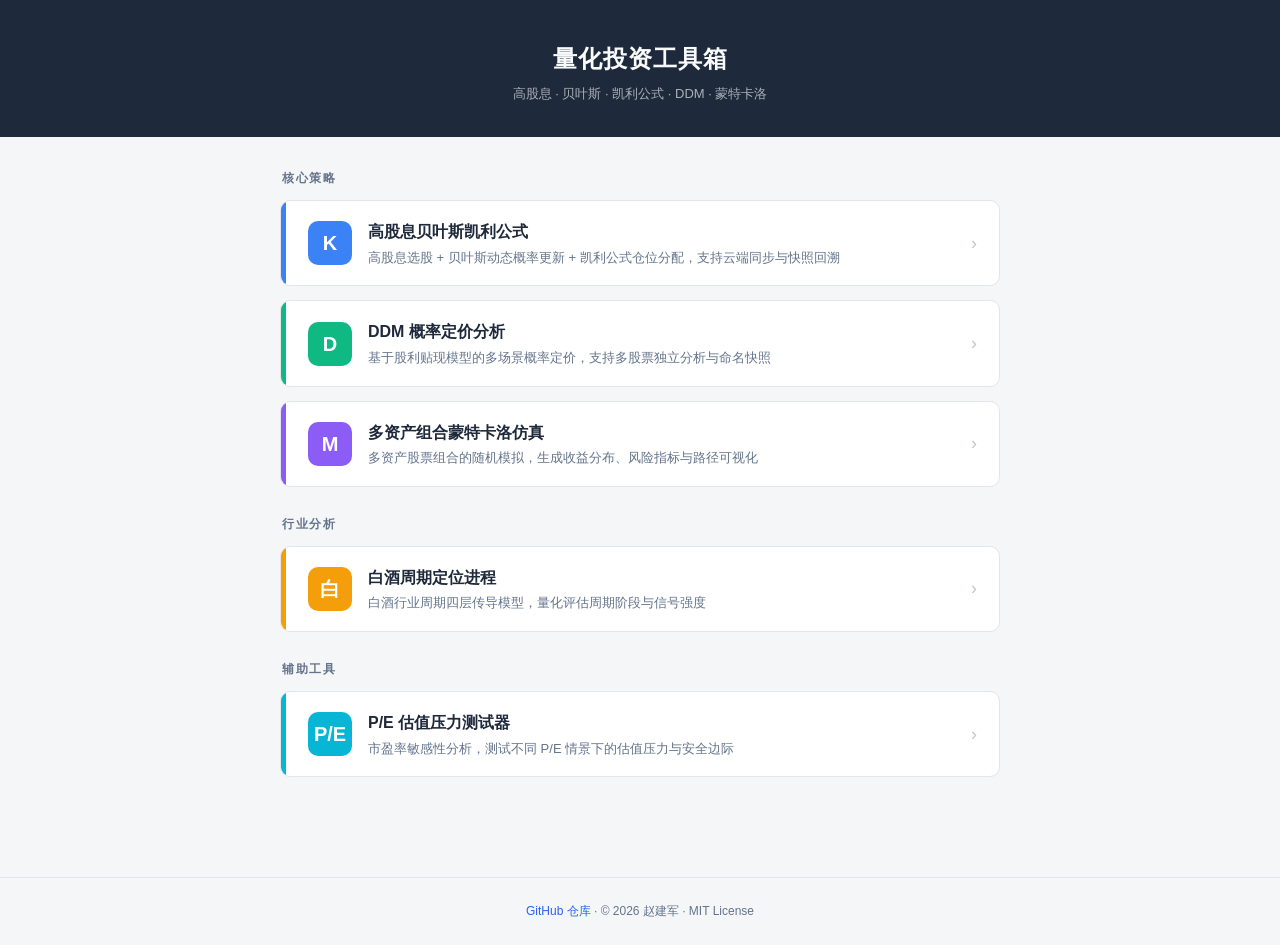
==== commit b4c9bcad: "feat: 添加原创署名 — MIT License + README补全 + 6个HTML meta标签 + footer版权 + Git作者信息" ====
--- a/index.html
+++ b/index.html
@@ -3,6 +3,9 @@
 <head>
 <meta charset="UTF-8">
 <meta name="viewport" content="width=device-width, initial-scale=1.0">
+<meta name="author" content="赵建军">
+<meta name="description" content="量化投资工具箱 — 高股息策略选股 + 贝叶斯定理 + 凯利公式 + DDM定价 + 蒙特卡洛仿真">
+<meta name="copyright" content="© 2026 赵建军">
 <title>量化投资工具箱 · 导航</title>
 <style>
   :root {
@@ -266,7 +269,7 @@
 
 <div class="footer">
   <a href="https://github.com/zhaojasonar-zjj/High-Dividend-Strategy" target="_blank">GitHub 仓库</a>
-  · 量化投资工具箱
+  · © 2026 赵建军 · MIT License
 </div>
 
 </body>
